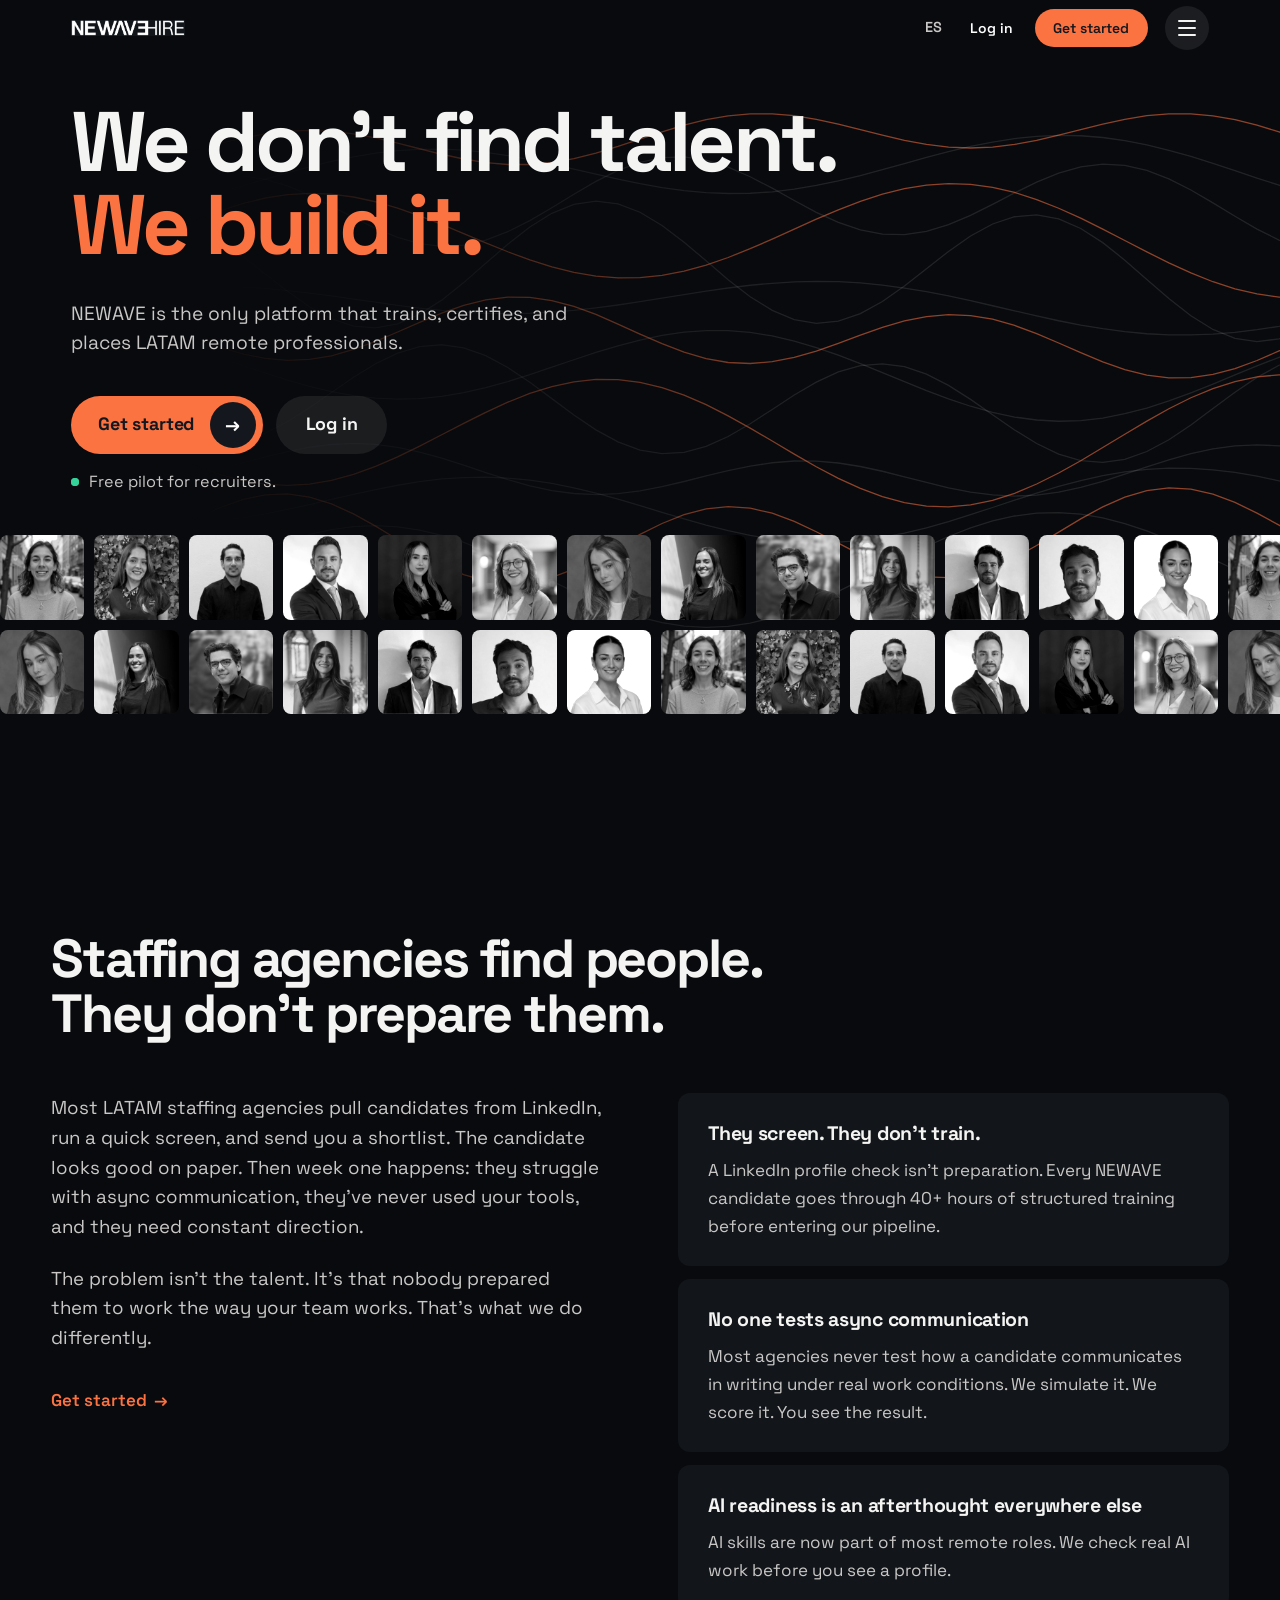
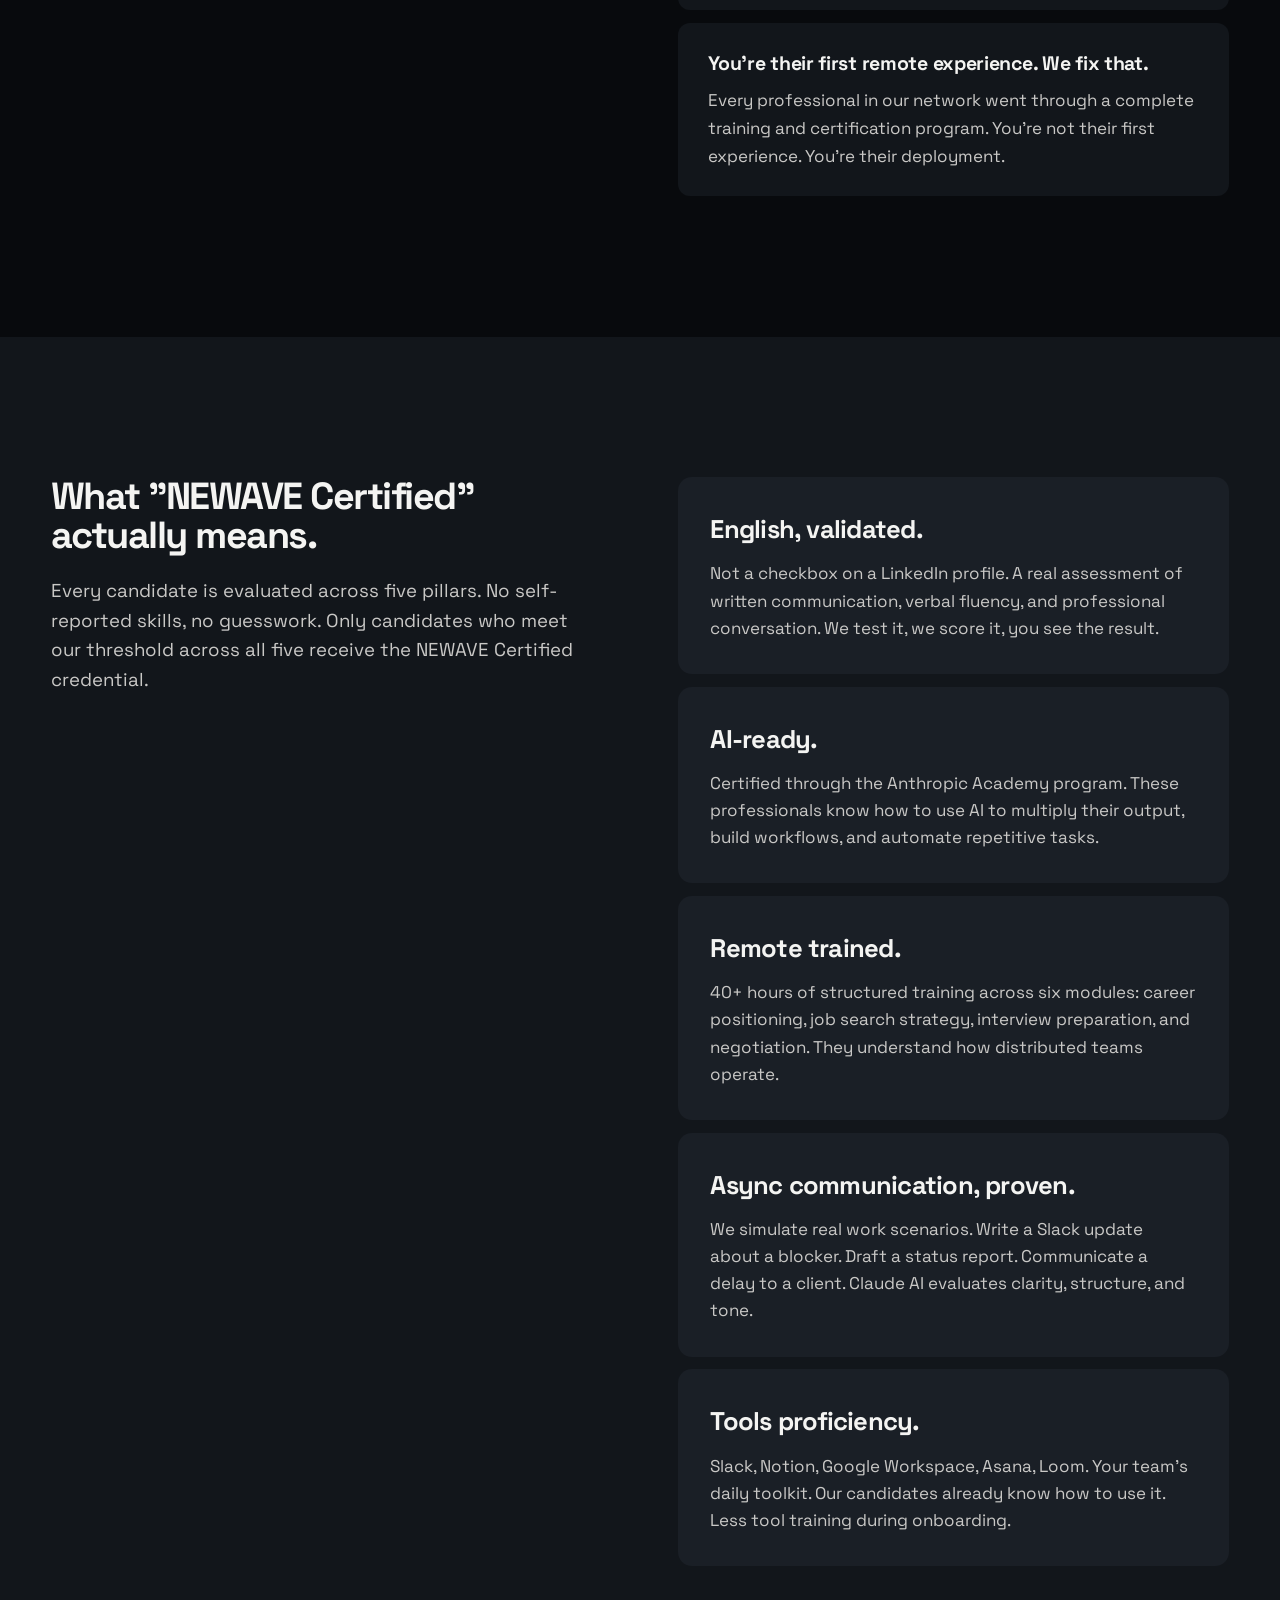
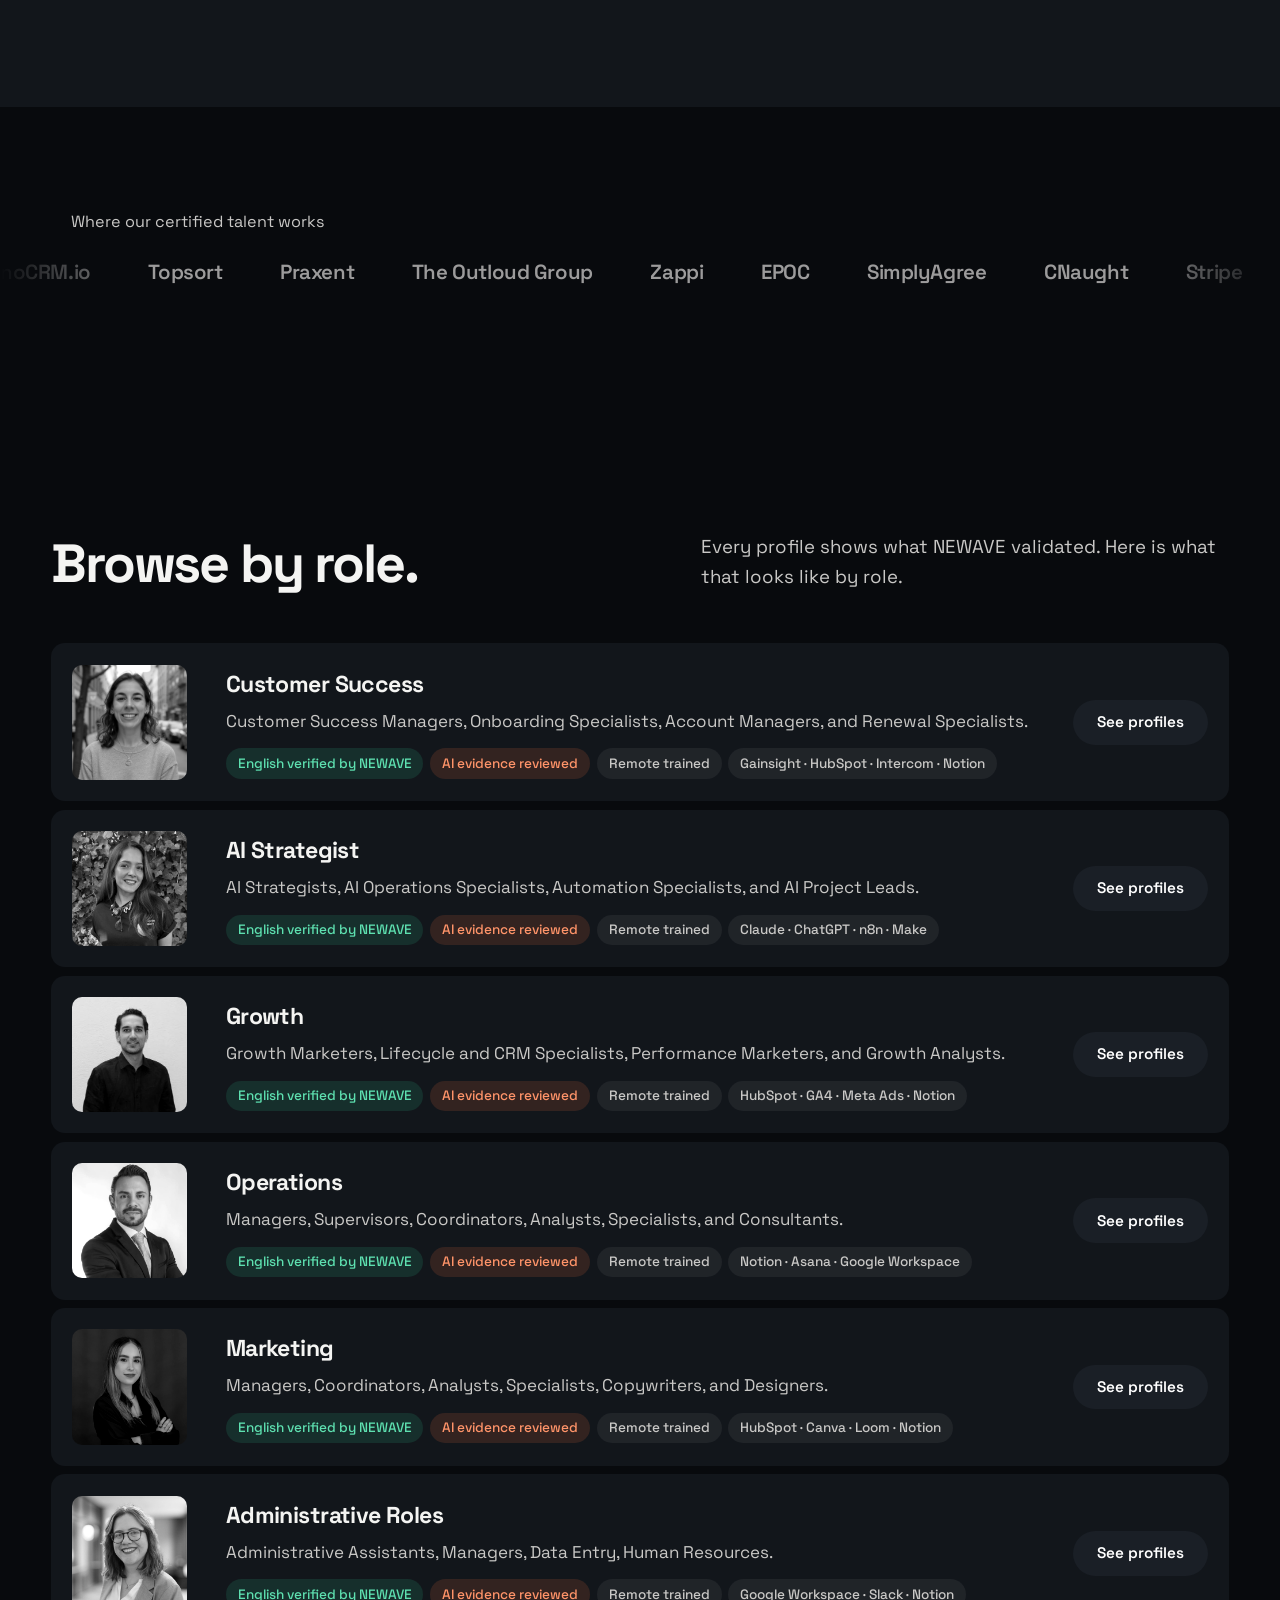
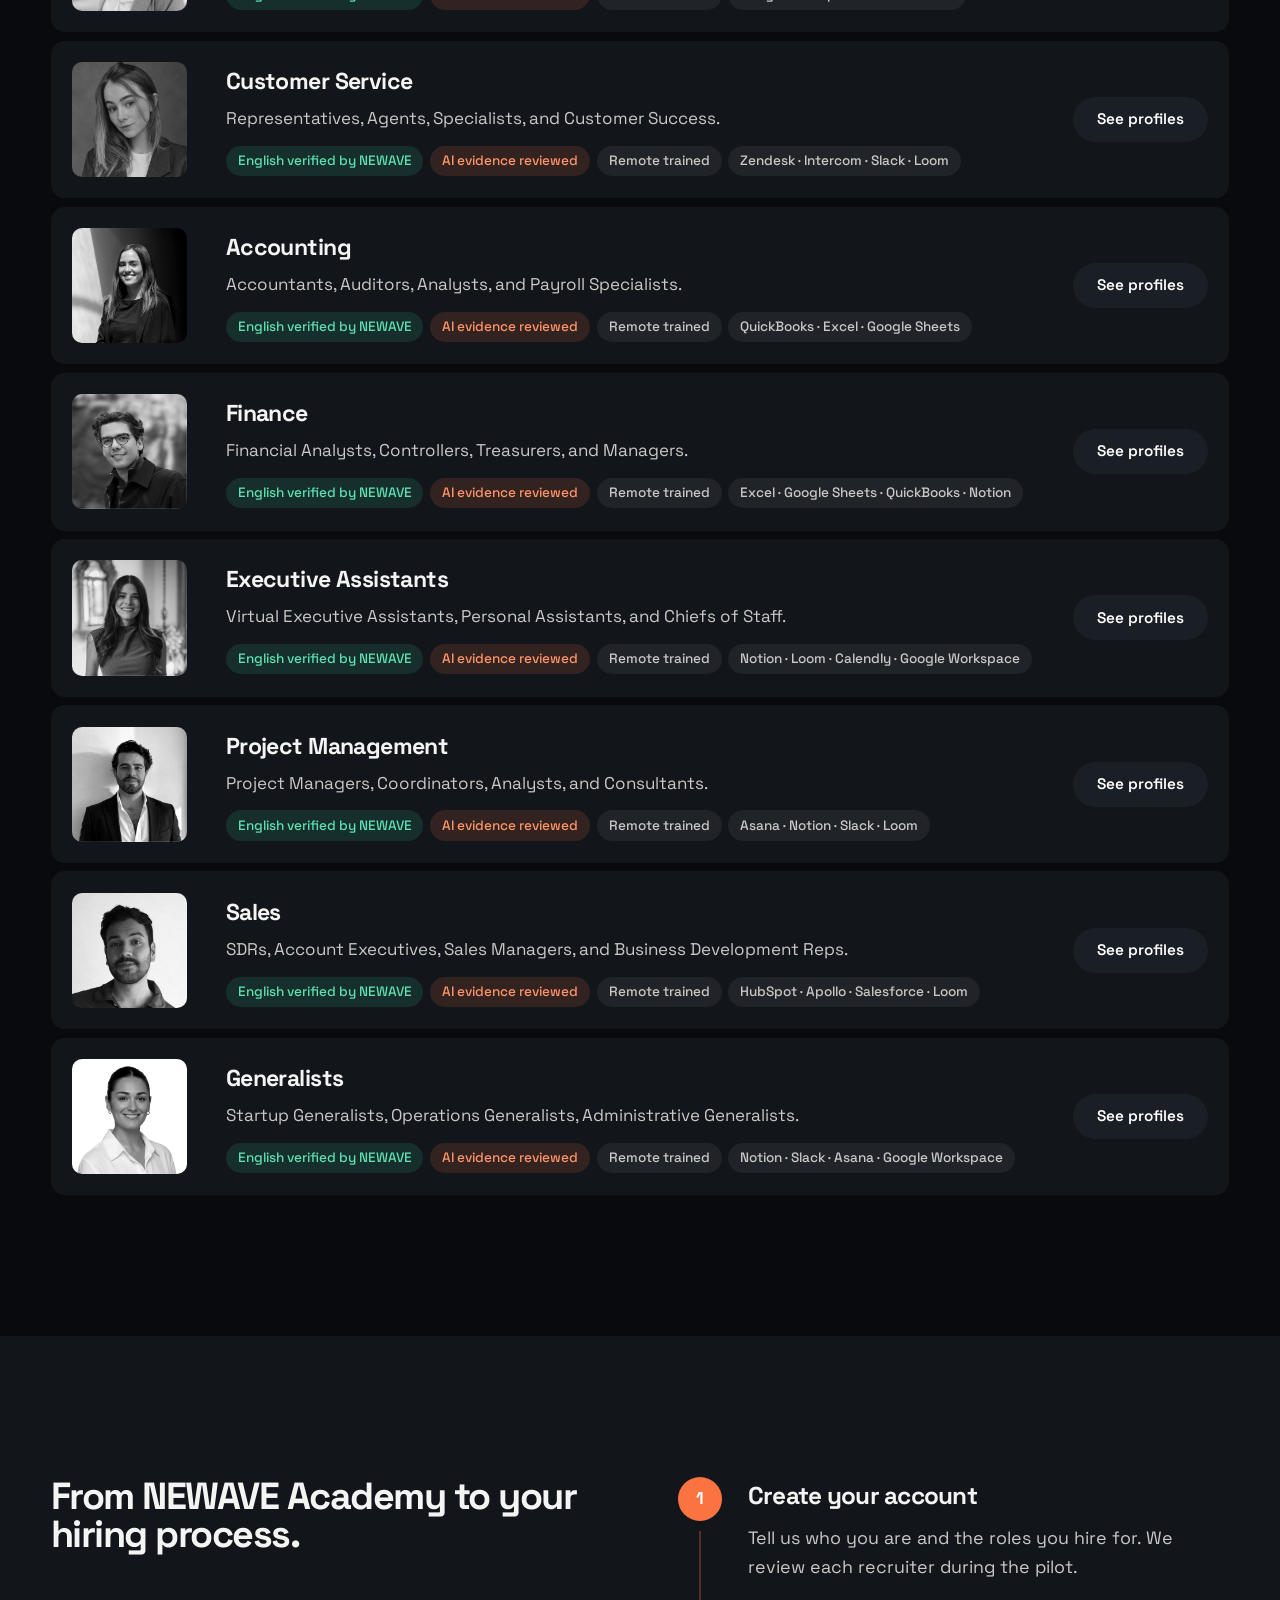
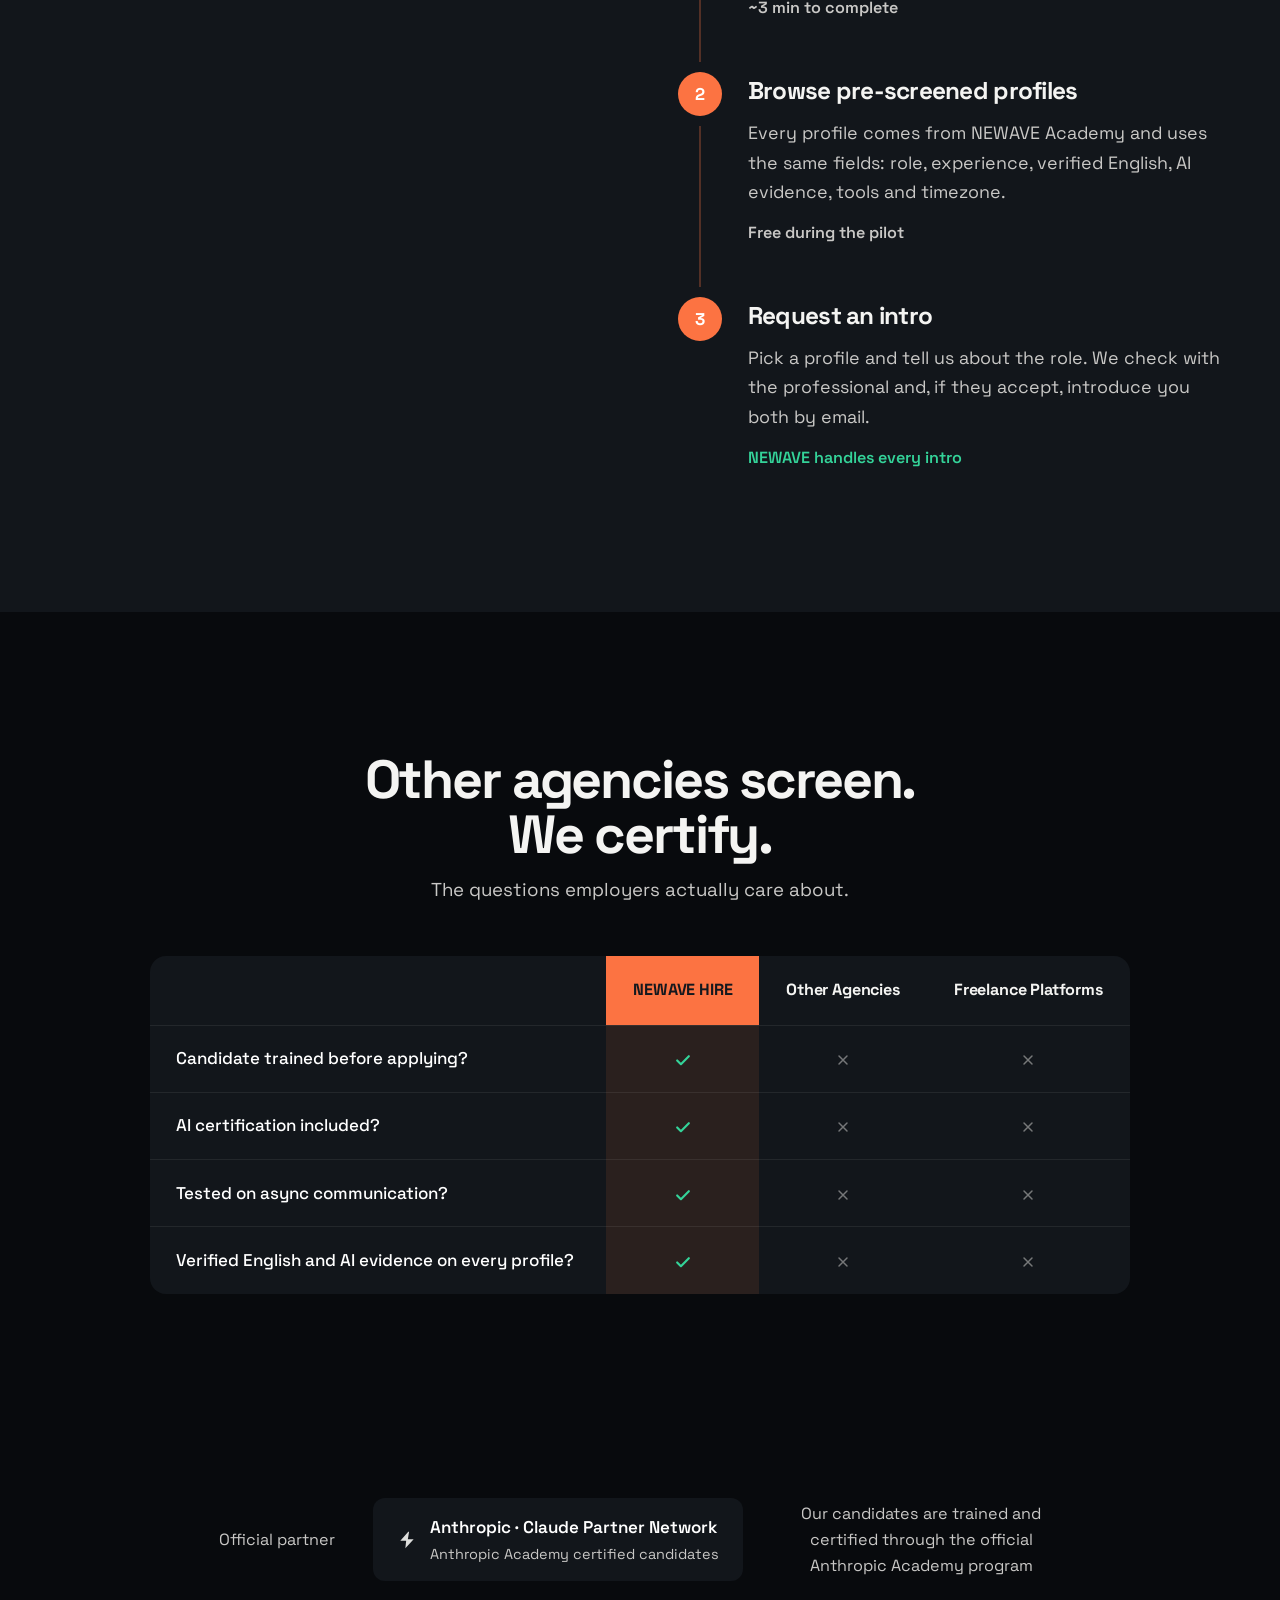
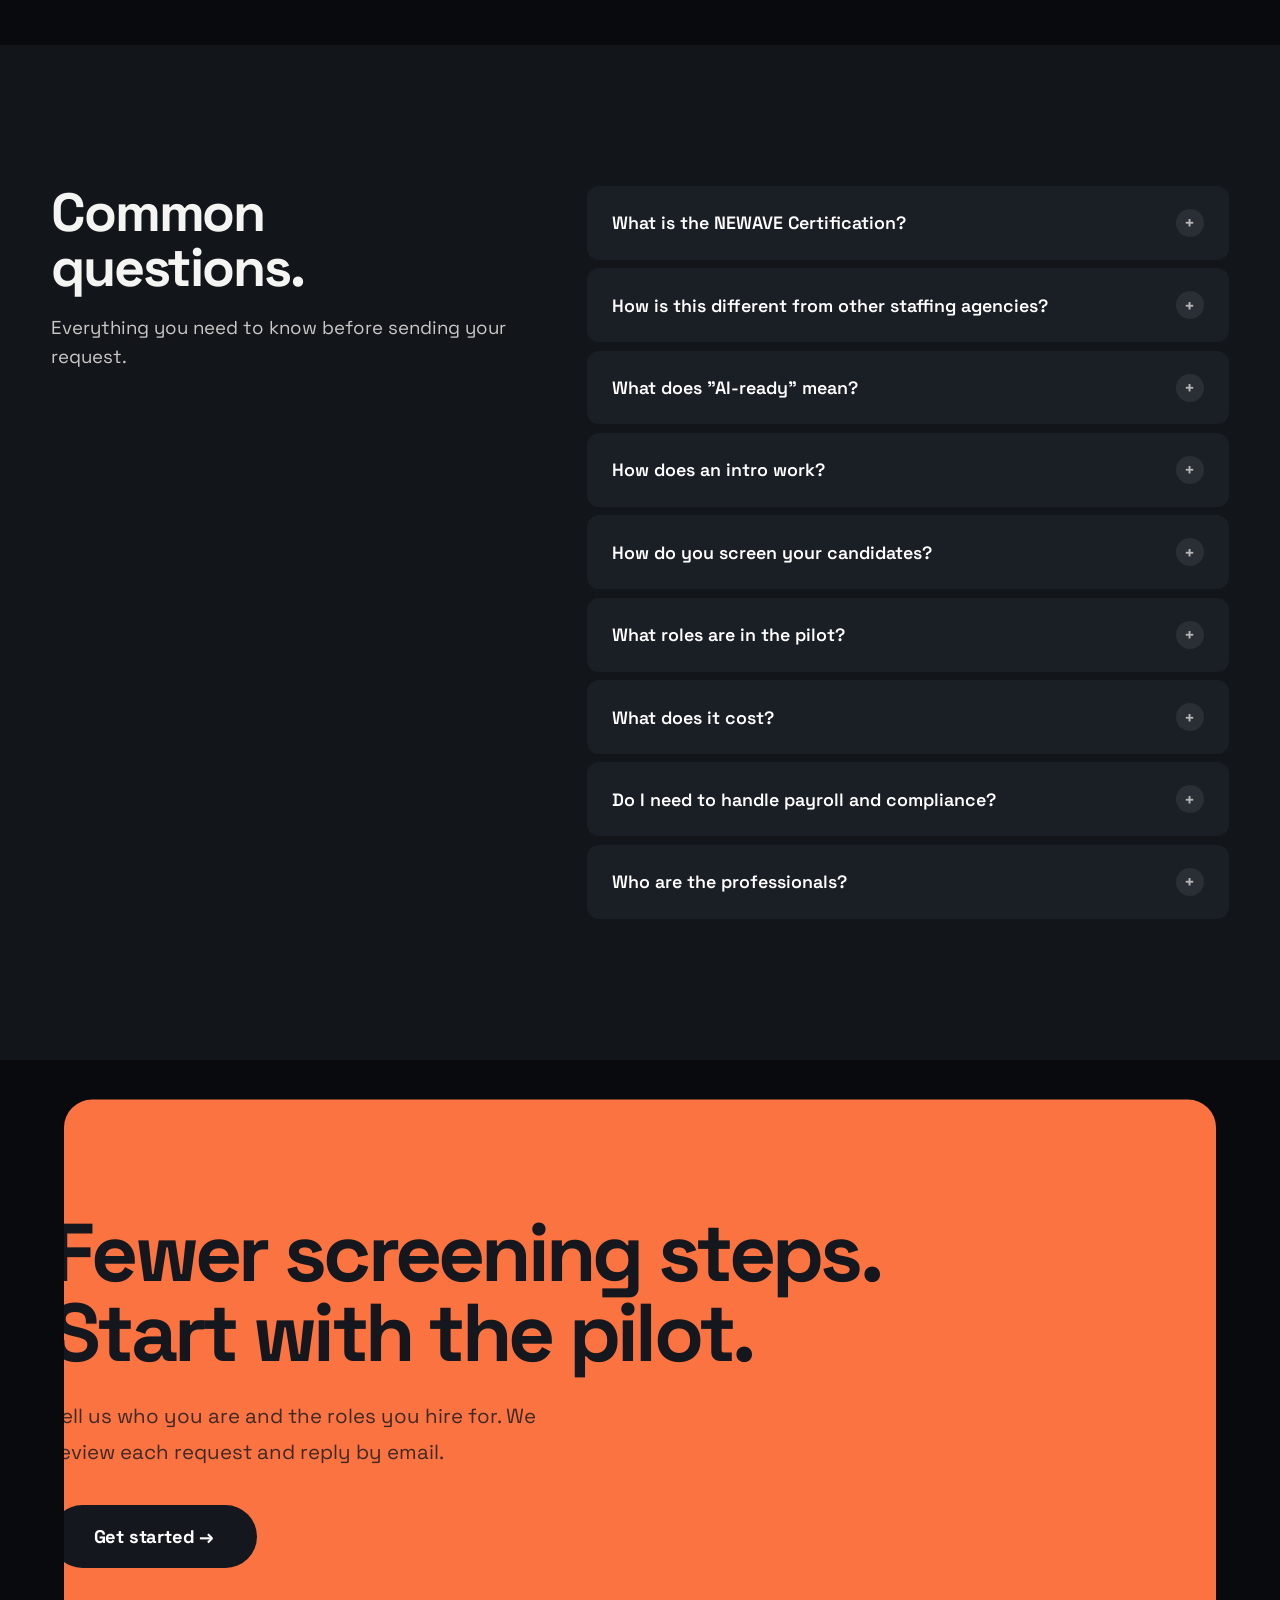
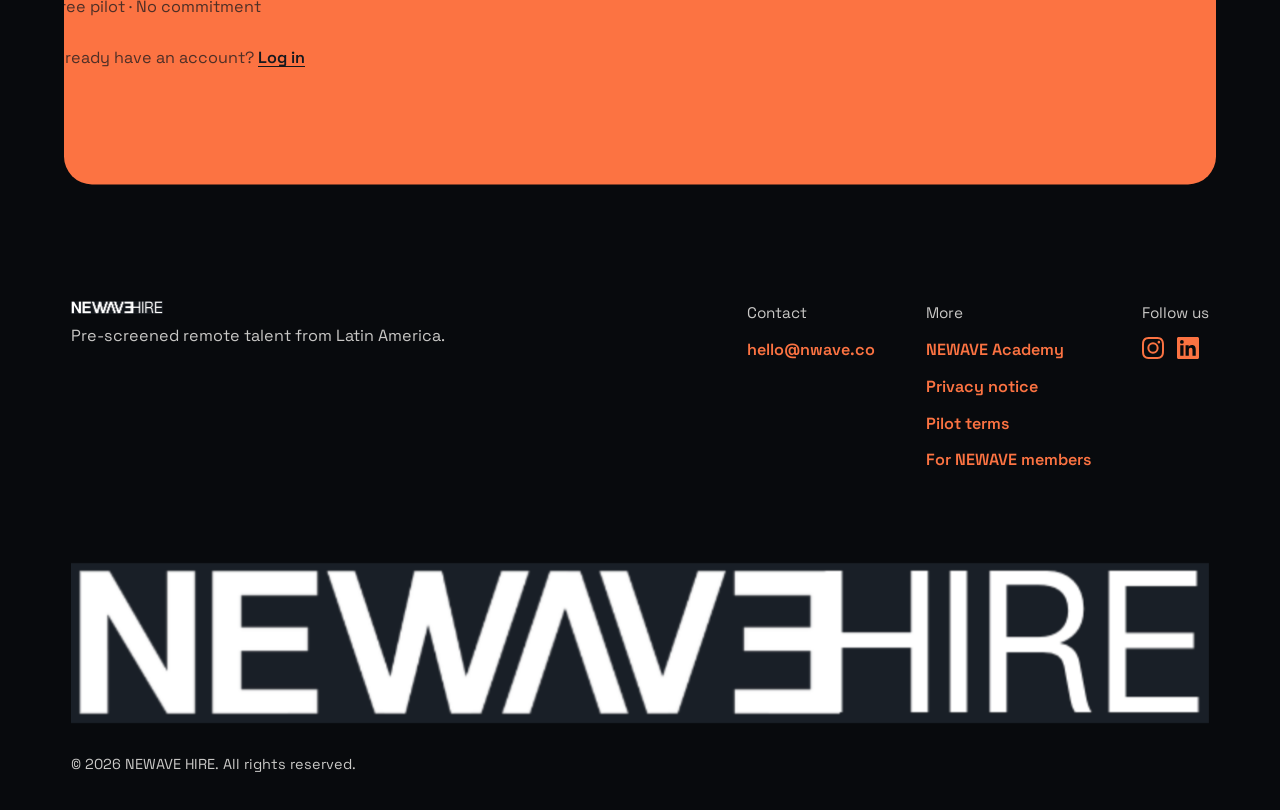
==== index.html @ 56b463b2 "nav: menú hamburguesa con los temas principales de la página - Botón de menú en la barra; despliega " ====
<!DOCTYPE html>
<html lang="en">
<head>
  <meta charset="UTF-8" />
  <meta name="viewport" content="width=device-width, initial-scale=1.0" />
  <title>NEWAVE Hire | Pre-screened remote talent from Latin America</title>
  <meta name="description" content="Browse pre-screened remote professionals from Latin America, trained in NEWAVE Academy, with verified English and real AI skills. Free pilot for recruiters." />
  <link rel="canonical" href="https://newavehire.com/" />
  <link rel="alternate" hreflang="en" href="https://newavehire.com/" />
  <link rel="alternate" hreflang="es" href="https://newavehire.com/index-es.html" />
  <link rel="alternate" hreflang="x-default" href="https://newavehire.com/" />
  <meta property="og:title" content="NEWAVE Hire | Pre-screened remote talent from Latin America" />
  <meta property="og:description" content="Browse pre-screened remote professionals from Latin America, trained in NEWAVE Academy, with verified English and real AI skills. Free pilot for recruiters." />
  <meta property="og:url" content="https://newavehire.com/" />
  <meta property="og:type" content="website" />
  <!-- TODO-CONFIRM-8: temporary og:image (916x118 logo). Replace with a 1200x630 image when available. -->
  <meta property="og:image" content="https://newavehire.com/images/HIREB1.png" />
  <meta property="og:locale" content="en_US" />
  <meta name="twitter:card" content="summary_large_image" />
  <meta name="twitter:title" content="NEWAVE Hire | Pre-screened remote talent from Latin America" />
  <meta name="twitter:description" content="Browse pre-screened remote professionals from Latin America, trained in NEWAVE Academy, with verified English and real AI skills. Free pilot for recruiters." />
  <meta name="twitter:image" content="https://newavehire.com/images/HIREB1.png" />
  <link rel="preconnect" href="https://fonts.googleapis.com" />
  <link rel="preconnect" href="https://fonts.gstatic.com" crossorigin />
  <link href="https://fonts.googleapis.com/css2?family=Space+Grotesk:wght@400;500;700&family=DM+Mono:wght@400;500&display=swap" rel="stylesheet" />
  <link rel="icon" type="image/png" href="images/NEWAVEISO.png" />
  <link rel="stylesheet" href="styles.css" />
  <style>
    .logo-img { }

    /* ── ROLES GRID ── */
    .roles-section {
      padding: var(--section) clamp(1.25rem, 5vw, 2.5rem);
      background: var(--bg); text-align: center;
    }
    .roles-inner { max-width: var(--max-wide); margin: 0 auto; }
    .roles-section h2 {
      font-size: clamp(2rem, 4.5vw, 3.2rem);
      font-weight: 700; letter-spacing: -0.03em; line-height: 1.1;
      margin-bottom: 0.75rem;
    }
    .roles-sub { color: var(--muted); font-size: 1rem; margin-bottom: 3rem; max-width: 500px; margin-left: auto; margin-right: auto; }
    .roles-grid-cards {
      display: grid; grid-template-columns: repeat(3, 1fr); gap: 1px;
      background: var(--border); border: 1px solid var(--border);
      border-radius: var(--r); overflow: hidden; margin-bottom: 2rem;
    }
    .role-card {
      background: var(--bg-3); padding: 2rem 1.75rem; text-align: left;
      transition: background 0.2s;
    }
    .role-card:hover { background: rgba(252,115,66,0.05); }
    .role-card-icon {
      width: 40px; height: 40px;
      background: rgba(252,115,66,0.1); border-radius: 10px;
      display: flex; align-items: center; justify-content: center;
      color: var(--orange); margin-bottom: 1rem;
    }
    .role-card h3 { font-size: 1rem; font-weight: 700; margin-bottom: 0.4rem; }
    .role-card p { font-size: 0.85rem; color: var(--muted); line-height: 1.6; }

    /* ── PAIN SECTION ── */
    .pain-section {
      padding: var(--section) clamp(1.25rem, 5vw, 2.5rem);
      background: var(--bg);
    }
    .pain-section-inner {
      max-width: var(--max-wide); margin: 0 auto;
      display: grid; grid-template-columns: 1fr 1fr; gap: 5rem; align-items: start;
    }
    .pain-left h2 {
      font-size: clamp(2rem, 4vw, 3rem);
      font-weight: 700; letter-spacing: -0.03em; line-height: 1.1;
      margin-bottom: 1rem;
    }
    .pain-left p { color: var(--muted); font-size: 1rem; line-height: 1.75; margin-bottom: 2rem; }
    .pain-right { display: flex; flex-direction: column; gap: 0; }
    .pain-point {
      display: flex; gap: 1.25rem; align-items: flex-start;
      padding: 1.5rem 0; border-bottom: 1px solid var(--border);
    }
    .pain-point:first-child { border-top: 1px solid var(--border); }
    .pain-point-icon {
      width: 28px; height: 28px; border-radius: 50%; flex-shrink: 0;
      background: rgba(255,60,60,0.1); color: #ff4444;
      display: flex; align-items: center; justify-content: center;
      font-size: 0.75rem; font-weight: 700; margin-top: 2px;
    }
    .pain-point h4 { font-size: 0.95rem; font-weight: 700; margin-bottom: 0.35rem; }
    .pain-point p { font-size: 0.875rem; color: var(--muted); line-height: 1.65; margin: 0; }

    @media (max-width: 768px) {
      .pain-section-inner { grid-template-columns: 1fr; gap: 2.5rem; }
      .pain-section { padding: 3.5rem 1.25rem; }
    }

    /* ── TALENT SECTION ── */
    .talent-section {
      padding: var(--section) clamp(1.25rem, 5vw, 2.5rem) calc(var(--section) / 2);
      background: var(--bg-2);
    }
    .talent-inner { max-width: 860px; margin: 0 auto; }
    .talent-header { text-align: center; margin-bottom: 3rem; }
    .talent-header h2 {
      font-size: clamp(2rem, 4.5vw, 3.2rem);
      font-weight: 700; letter-spacing: -0.03em; line-height: 1.1; margin-bottom: 0.75rem;
    }
    .talent-header p { color: var(--muted); font-size: 1rem; max-width: 480px; margin: 0 auto; }

    .talent-list { display: flex; flex-direction: column; }
    .talent-row {
      display: flex; align-items: center; gap: 1.75rem;
      padding: 1.5rem 0; border-bottom: 1px solid var(--border);
      transition: background 0.2s;
    }
    .talent-row:first-child { border-top: 1px solid var(--border); }
    .talent-thumb {
      width: 88px; height: 88px; border-radius: 12px; object-fit: cover;
      flex-shrink: 0; background: var(--bg-3);
      border: 1px solid var(--border);
    }
    .talent-thumb-placeholder {
      width: 88px; height: 88px; border-radius: 12px; flex-shrink: 0;
      background: var(--bg-3); border: 1px solid var(--border);
      display: flex; align-items: center; justify-content: center; color: var(--subtle);
    }
    .talent-text { flex: 1; }
    .talent-text h3 { font-size: 1.1rem; font-weight: 700; margin-bottom: 0.3rem; }
    .talent-text p { font-size: 0.875rem; color: var(--muted); line-height: 1.6; }
    .talent-btn {
      flex-shrink: 0;
      font-size: 0.82rem; font-weight: 600; font-family: var(--sans);
      padding: 0.6rem 1.4rem; border-radius: 980px;
      border: 1px solid var(--border); color: var(--white); background: transparent;
      cursor: pointer; transition: border-color 0.2s, background 0.2s;
      text-decoration: none;
    }
    .talent-btn:hover { border-color: var(--orange); color: var(--orange); }

    /* ── TIMELINE ── */
    .timeline-section {
      padding: var(--section) clamp(1.25rem, 5vw, 2.5rem);
      background: var(--bg-2);
    }
    .timeline-inner { max-width: var(--max-wide); margin: 0 auto; }
    .timeline-header { text-align: center; margin-bottom: 3.5rem; }
    .timeline-header h2 {
      font-size: clamp(2rem, 4.5vw, 3.2rem);
      font-weight: 700; letter-spacing: -0.03em; line-height: 1.1; margin-bottom: 0.75rem;
    }
    .timeline-header p { color: var(--muted); font-size: 1rem; }

    .timeline-chart { position: relative; }
    .tl-axis, .tl-row, .tl-bottom-axis {
      display: flex; align-items: center; gap: 2rem;
    }
    .tl-label-col {
      width: 160px; flex-shrink: 0; display: flex; align-items: center;
    }
    .tl-bars-col { flex: 1; position: relative; }
    .tl-logo { height: 20px; width: auto; }
    .tl-logo-mobile { display: none; }
    .tl-logo-full { display: block; }
    .tl-label-text { font-size: 1rem; font-weight: 600; color: var(--muted); }

    .tl-days {
      display: flex; justify-content: space-between;
      font-family: var(--mono); font-size: 0.68rem; color: var(--subtle);
      padding-bottom: 0.5rem;
    }
    .tl-grid {
      position: absolute; top: 0; left: 0; right: 0; bottom: 0;
      display: flex; justify-content: space-between; pointer-events: none;
    }
    .tl-gridline {
      width: 1px; background: var(--border); height: 100%;
    }

    .tl-row { padding: 1.5rem 0; border-top: 1px solid var(--border); }
    .tl-bar-track {
      position: relative; height: 40px;
      background: rgba(255,255,255,0.03); border-radius: 6px;
    }
    .tl-bar {
      position: absolute; left: 0; top: 0; height: 100%;
      border-radius: 6px; transition: width 1s cubic-bezier(0.16,1,0.3,1);
    }
    .tl-bar-hire { background: var(--orange); opacity: 0.9; }
    .tl-bar-inhouse { background: rgba(183,182,182,0.2); }

    .tl-dot {
      position: absolute; top: 50%; transform: translate(-50%, -50%);
      width: 16px; height: 16px; border-radius: 50%;
      display: flex; align-items: center; justify-content: center;
    }
    .tl-dot-hire { background: var(--orange); box-shadow: 0 0 0 4px rgba(252,115,66,0.2); }
    .tl-dot-inhouse { background: var(--muted); box-shadow: 0 0 0 4px rgba(183,182,182,0.15); }

    .tl-tooltip {
      position: absolute; left: 50%; transform: translateX(-50%);
      background: var(--bg-3); border: 1px solid var(--border);
      color: var(--white); font-size: 0.72rem; font-weight: 600;
      white-space: nowrap; padding: 0.35rem 0.75rem; border-radius: 6px;
    }
    .tl-tooltip-top { bottom: calc(100% + 10px); }
    .tl-tooltip-bottom { top: calc(100% + 10px); }
    .tl-tooltip-top::after {
      content: ''; position: absolute; top: 100%; left: 50%; transform: translateX(-50%);
      border: 5px solid transparent; border-top-color: var(--border);
    }
    .tl-tooltip-bottom::before {
      content: ''; position: absolute; bottom: 100%; left: 50%; transform: translateX(-50%);
      border: 5px solid transparent; border-bottom-color: var(--border);
    }

    .tl-bottom-axis { padding-top: 0.5rem; border-top: 1px solid var(--border); }
    .tl-days-bottom { padding-top: 0.5rem; padding-bottom: 0; }
    .tl-footnote {
      font-family: var(--mono); font-size: 0.68rem; color: var(--subtle);
      text-align: center; margin-top: 2rem; line-height: 1.7; max-width: 560px;
      margin-left: auto; margin-right: auto;
    }

    @media (max-width: 768px) {
      .tl-label-col { width: 76px; }
      .tl-logo-full { display: none; }
      .tl-logo-mobile { display: block; font-size: 0.78rem; font-weight: 700; color: var(--white); letter-spacing: 0.02em; }
      .tl-label-text { font-size: 0.78rem; }
      .tl-axis, .tl-row, .tl-bottom-axis { gap: 0.75rem; }
      .tl-days { font-size: 0.6rem; }
      .tl-bar-track { height: 28px; }
      .timeline-section { padding: 3.5rem 1.25rem; }
      /* hide middle day labels — keep only Day 1 and last */
      .tl-days span:not(:first-child):not(:last-child) { display: none; }
    }

    /* ── COMPARISON ── */
    .comparison-section {
      padding: var(--section) clamp(1.25rem, 5vw, 2.5rem);
      background: var(--bg); text-align: center;
    }
    .comparison-inner { max-width: 900px; margin: 0 auto; }
    .comparison-section h2 {
      font-size: clamp(2rem, 4.5vw, 3.2rem);
      font-weight: 700; letter-spacing: -0.03em; line-height: 1.1; margin-bottom: 0.75rem;
    }
    .comparison-sub { color: var(--muted); font-size: 1rem; margin-bottom: 3rem; }
    .comparison-table {
      width: 100%; border-collapse: collapse;
      border: 1px solid var(--border); border-radius: var(--r); overflow: hidden;
    }
    .comparison-table th {
      padding: 1.1rem 1.5rem; font-size: 0.82rem; font-weight: 700;
      letter-spacing: -0.01em; text-align: center;
      border-bottom: 1px solid var(--border);
    }
    .comparison-table th:first-child { text-align: left; color: var(--muted); font-weight: 500; }
    .comparison-table th.col-hire {
      background: rgba(252,115,66,0.08); color: var(--orange);
      border-left: 1px solid rgba(252,115,66,0.2);
      border-right: 1px solid rgba(252,115,66,0.2);
    }
    .comparison-table td {
      padding: 1rem 1.5rem; font-size: 0.9rem;
      border-bottom: 1px solid var(--border); text-align: center;
      color: var(--muted);
    }
    .comparison-table td:first-child { text-align: left; color: var(--white); font-weight: 500; }
    .comparison-table td.col-hire {
      background: rgba(252,115,66,0.04);
      border-left: 1px solid rgba(252,115,66,0.2);
      border-right: 1px solid rgba(252,115,66,0.2);
      color: var(--white);
    }
    .comparison-table tr:last-child td { border-bottom: none; }
    .check-yes { color: #34d399; font-size: 1.1rem; }
    .check-no  { color: var(--subtle); font-size: 1.1rem; }

    /* ── HOW IT WORKS ── */
    .how-section-dark {
      padding: calc(var(--section) / 2) clamp(1.25rem, 5vw, 2.5rem) var(--section);
      background: var(--bg-2);
    }
    .how-section-dark .how-inner { max-width: 560px; margin: 0 auto; }
    .how-section-dark h2 {
      font-size: clamp(2rem, 4.5vw, 3rem);
      font-weight: 700; letter-spacing: -0.03em; line-height: 1.1; margin-bottom: 0.6rem;
    }
    .how-section-dark .how-sub {
      font-family: var(--mono); font-size: 0.75rem;
      color: var(--subtle); margin-bottom: 3rem; letter-spacing: 0.06em;
    }

    /* ── FAQ ── */
    .faq-section {
      padding: var(--section) clamp(1.25rem, 5vw, 2.5rem);
      background: var(--bg);
    }
    .faq-inner { max-width: 680px; margin: 0 auto; }
    .faq-header { text-align: center; margin-bottom: 3rem; }
    .faq-header h2 {
      font-size: clamp(2rem, 4.5vw, 3rem);
      font-weight: 700; letter-spacing: -0.03em; line-height: 1.1; margin-bottom: 0.75rem;
    }
    .faq-header p { color: var(--muted); font-size: 1rem; }
    .faq-list { display: flex; flex-direction: column; }
    .faq-item {
      border-bottom: 1px solid var(--border);
      padding: 0;
    }
    .faq-item:first-child { border-top: 1px solid var(--border); }
    .faq-q {
      width: 100%; background: none; border: none; color: var(--white);
      font-family: var(--sans); font-size: 1rem; font-weight: 600;
      text-align: left; padding: 1.35rem 0; cursor: pointer;
      display: flex; justify-content: space-between; align-items: center; gap: 1rem;
      transition: color 0.2s;
    }
    .faq-q:hover { color: var(--orange); }
    .faq-icon {
      width: 22px; height: 22px; flex-shrink: 0;
      border: 1px solid var(--border); border-radius: 50%;
      display: flex; align-items: center; justify-content: center;
      font-size: 0.9rem; color: var(--muted); transition: transform 0.25s, border-color 0.25s;
    }
    .faq-item.open .faq-icon { transform: rotate(45deg); border-color: var(--orange); color: var(--orange); }
    .faq-a {
      font-size: 0.95rem; color: var(--muted); line-height: 1.75;
      max-height: 0; overflow: hidden; transition: max-height 0.35s ease, padding 0.25s ease;
    }
    .faq-item.open .faq-a { max-height: 300px; padding-bottom: 1.35rem; }

    /* ── CERTIFICATION SECTION ── */
    .cert-section {
      padding: var(--section) clamp(1.25rem, 5vw, 2.5rem);
      background: var(--bg);
    }
    .cert-inner { max-width: var(--max-wide); margin: 0 auto; }
    .cert-header { text-align: center; margin-bottom: 3.5rem; }
    .cert-header h2 { font-size: clamp(2rem, 4.5vw, 3.2rem); font-weight: 700; letter-spacing: -0.03em; line-height: 1.1; margin-bottom: 0.75rem; }
    .cert-header p { color: var(--muted); font-size: 1rem; max-width: 580px; margin: 0 auto; }
    .cert-pillars {
      display: grid; grid-template-columns: repeat(5, 1fr); gap: 1px;
      background: var(--border); border: 1px solid var(--border);
      border-radius: var(--r); overflow: hidden;
    }
    .cert-pillar { background: var(--bg-2); padding: 2rem 1.5rem; text-align: left; transition: background 0.2s; }
    .cert-pillar:hover { background: rgba(252,115,66,0.05); }
    .cert-pillar-num {
      font-family: var(--mono); font-size: 0.65rem; letter-spacing: 0.12em;
      color: var(--orange); margin-bottom: 1rem; display: block;
    }
    .cert-pillar h3 { font-size: 1rem; font-weight: 700; margin-bottom: 0.5rem; }
    .cert-pillar p { font-size: 0.82rem; color: var(--muted); line-height: 1.6; }

    /* ── CERT BADGES ── */
    .cert-badges { display: flex; flex-wrap: wrap; gap: 0.35rem; margin-top: 0.6rem; }
    .cert-badge {
      font-family: var(--mono); font-size: 0.62rem; letter-spacing: 0.05em;
      padding: 0.18rem 0.55rem; border-radius: 980px;
      border: 1px solid var(--border); color: var(--subtle);
    }
    .cert-badge-en { border-color: rgba(52,211,153,0.35); color: #34d399; }
    .cert-badge-ai { border-color: rgba(252,115,66,0.35); color: var(--orange); }

    /* ── ANTHROPIC PARTNER ── */
    .partner-section {
      padding: 2.5rem clamp(1.25rem, 5vw, 2.5rem);
      background: var(--bg-2);
      border-top: 1px solid var(--border);
      border-bottom: 1px solid var(--border);
    }
    .partner-inner {
      max-width: var(--max-wide); margin: 0 auto;
      display: flex; align-items: center; justify-content: center;
      gap: 2rem; flex-wrap: wrap;
    }
    .partner-label { font-family: var(--mono); font-size: 0.65rem; letter-spacing: 0.12em; color: var(--subtle); text-transform: uppercase; }
    .partner-divider { width: 1px; height: 24px; background: var(--border); }
    .partner-badge {
      display: flex; align-items: center; gap: 0.75rem;
      padding: 0.6rem 1.25rem; border-radius: var(--r-sm);
      border: 1px solid var(--border); background: var(--bg-3);
      transition: border-color 0.2s;
    }
    .partner-badge:hover { border-color: rgba(255,255,255,0.2); }
    .partner-badge-text { font-size: 0.82rem; font-weight: 600; color: var(--white); }
    .partner-badge-sub { font-family: var(--mono); font-size: 0.6rem; color: var(--subtle); display: block; margin-top: 0.1rem; }

    /* ── RESPONSIVE ── */
    @media (max-width: 1024px) {
      .talent-grid { grid-template-columns: repeat(3, 1fr); }
    }
    @media (max-width: 768px) {
      .roles-grid-cards { grid-template-columns: 1fr 1fr; }
      .talent-grid { grid-template-columns: repeat(2, 1fr); }
      .comparison-table { min-width: 560px; }
      .hero h1 { font-size: 5.5vw !important; }
      h1 span { white-space: nowrap; }
      .comparison-table th, .comparison-table td { padding: 0.8rem 0.65rem; font-size: 0.8rem; }
      .faq-section { padding: 3.5rem 1.25rem; }
      .how-section-dark { padding: 3.5rem 1.25rem; }
      .roles-section { padding: 3.5rem 1.25rem; }
      .talent-section { padding: 3.5rem 1.25rem; }
      .talent-btn { display: none; }
      .talent-thumb-placeholder, .talent-thumb { width: 60px; height: 60px; border-radius: 10px; }
      .talent-row { gap: 1rem; padding: 1.25rem 0; }
      .talent-text h3 { font-size: 0.95rem; }
      .talent-text p { font-size: 0.8rem; }
      .comparison-section { padding: 3.5rem 1.25rem; }
      .roles-section h2 { font-size: 1.75rem; }
      .faq-q { font-size: 0.95rem; }
    }
    @media (max-width: 768px) {
      .cert-pillars { grid-template-columns: 1fr 1fr; }
      .cert-pillar:last-child { grid-column: 1 / -1; }
      .cert-section { padding: 3.5rem 1.25rem; }
      .partner-inner { gap: 1rem; flex-direction: column; text-align: center; }
      .partner-divider { width: 40px; height: 1px; }
    }
    @media (max-width: 480px) {
      .roles-grid-cards { grid-template-columns: 1fr; }
      .talent-grid { grid-template-columns: repeat(2, 1fr); }
      .cert-pillars { grid-template-columns: 1fr; }
      .cert-pillar:last-child { grid-column: auto; }
    }

    .nav-login { font-size: 0.82rem; font-weight: 600; color: var(--white); padding: 0.45rem 0.5rem; transition: opacity 0.2s; }
    .nav-login:hover { opacity: 0.7; }
    .nav-login, .nav-right .nav-cta { white-space: nowrap; }
    @media (max-width: 480px) { .nav-login { display: none; } }
  </style>
  <link rel="stylesheet" href="landing.css" />
  <noscript><style>[data-animate]{opacity:1 !important;transform:none !important}</style></noscript>
</head>
<body>

  <!-- NAV -->
  <nav class="nav">
    <a href="/" class="logo">
      <img src="images/nwhirelogofooter.png" alt="NEWAVƎ HIRE" class="logo-img" width="1476" height="208" />
    </a>
    <div class="nav-right">
      <a href="index-es.html" class="lang-toggle">ES</a>
      <!-- TODO-CONFIRM-9: URL de inicio de sesión de la app. /login/ es temporal y hoy no existe. -->
      <a href="/login/" class="nav-login">Log in</a>
      <a href="/start/" class="nav-cta">Get started</a>
      <button type="button" class="menu-btn" aria-expanded="false" aria-controls="site-menu" aria-label="Menu" data-close-label="Close menu"><span></span><span></span><span></span></button>
    </div>
  </nav>

  <!-- MENÚ -->
  <div class="menu-panel" id="site-menu" aria-hidden="true">
    <nav class="menu-inner" aria-label="Menu">
      <ul class="menu-links">
        <li><a href="#certification">Certification<span aria-hidden="true">→</span></a></li>
        <li><a href="#roles">Roles<span aria-hidden="true">→</span></a></li>
        <li><a href="#how">How it works<span aria-hidden="true">→</span></a></li>
        <li><a href="#comparison">Comparison<span aria-hidden="true">→</span></a></li>
        <li><a href="#faq">FAQ<span aria-hidden="true">→</span></a></li>
      </ul>
      <div class="menu-actions">
        <a href="/start/" class="hero-btn hero-btn-main">Get started<span class="hero-btn-arrow" aria-hidden="true">→</span></a>
        <a href="/login/" class="hero-btn hero-btn-alt">Log in</a>
      </div>
    </nav>
  </div>
  <div class="menu-backdrop" aria-hidden="true"></div>

  <!-- HERO -->
  <section class="hero">
    <svg class="hero-waves" aria-hidden="true" focusable="false" viewBox="0 0 1200 560" preserveAspectRatio="xMidYMid slice"><g class="waves-a"><path class="w-o" d="M0,90.0 L20,96.6 L40,102.7 L60,107.7 L80,111.2 L100,113.0 L120,113.0 L140,111.3 L160,108.0 L180,103.7 L200,98.7 L220,93.6 L240,88.9 L260,85.2 L280,82.8 L300,82.0 L320,82.8 L340,85.2 L360,88.9 L380,93.6 L400,98.7 L420,103.7 L440,108.0 L460,111.3 L480,113.0 L500,113.0 L520,111.2 L540,107.7 L560,102.7 L580,96.6 L600,90.0 L620,83.4 L640,77.3 L660,72.3 L680,68.8 L700,67.0 L720,67.0 L740,68.7 L760,72.0 L780,76.3 L800,81.3 L820,86.4 L840,91.1 L860,94.8 L880,97.2 L900,98.0 L920,97.2 L940,94.8 L960,91.1 L980,86.4 L1000,81.3 L1020,76.3 L1040,72.0 L1060,68.7 L1080,67.0 L1100,67.0 L1120,68.8 L1140,72.3 L1160,77.3 L1180,83.4 L1200,90.0 L1220,96.6 L1240,102.7 L1260,107.7 L1280,111.2 L1300,113.0 L1320,113.0 L1340,111.3 L1360,108.0 L1380,103.7 L1400,98.7 L1420,93.6 L1440,88.9 L1460,85.2 L1480,82.8 L1500,82.0 L1520,82.8 L1540,85.2 L1560,88.9 L1580,93.6 L1600,98.7 L1620,103.7 L1640,108.0 L1660,111.3 L1680,113.0 L1700,113.0 L1720,111.2 L1740,107.7 L1760,102.7 L1780,96.6 L1800,90.0 L1820,83.4 L1840,77.3 L1860,72.3 L1880,68.8 L1900,67.0 L1920,67.0 L1940,68.7 L1960,72.0 L1980,76.3 L2000,81.3 L2020,86.4 L2040,91.1 L2060,94.8 L2080,97.2 L2100,98.0 L2120,97.2 L2140,94.8 L2160,91.1 L2180,86.4 L2200,81.3 L2220,76.3 L2240,72.0 L2260,68.7 L2280,67.0 L2300,67.0 L2320,68.8 L2340,72.3 L2360,77.3 L2380,83.4 L2400,90.0"/><path class="w-w" d="M0,189.0 L20,193.2 L40,193.9 L60,190.9 L80,184.7 L100,175.9 L120,165.5 L140,154.3 L160,143.6 L180,134.4 L200,127.6 L220,123.8 L240,123.4 L260,126.4 L280,132.4 L300,140.8 L320,150.8 L340,161.2 L360,171.0 L380,179.2 L400,184.8 L420,187.3 L440,186.2 L460,181.7 L480,174.0 L500,163.9 L520,152.2 L540,140.0 L560,128.3 L580,118.4 L600,111.0 L620,106.8 L640,106.1 L660,109.1 L680,115.3 L700,124.1 L720,134.5 L740,145.7 L760,156.4 L780,165.6 L800,172.4 L820,176.2 L840,176.6 L860,173.6 L880,167.6 L900,159.2 L920,149.2 L940,138.8 L960,129.0 L980,120.8 L1000,115.2 L1020,112.7 L1040,113.8 L1060,118.3 L1080,126.0 L1100,136.1 L1120,147.8 L1140,160.0 L1160,171.7 L1180,181.6 L1200,189.0 L1220,193.2 L1240,193.9 L1260,190.9 L1280,184.7 L1300,175.9 L1320,165.5 L1340,154.3 L1360,143.6 L1380,134.4 L1400,127.6 L1420,123.8 L1440,123.4 L1460,126.4 L1480,132.4 L1500,140.8 L1520,150.8 L1540,161.2 L1560,171.0 L1580,179.2 L1600,184.8 L1620,187.3 L1640,186.2 L1660,181.7 L1680,174.0 L1700,163.9 L1720,152.2 L1740,140.0 L1760,128.3 L1780,118.4 L1800,111.0 L1820,106.8 L1840,106.1 L1860,109.1 L1880,115.3 L1900,124.1 L1920,134.5 L1940,145.7 L1960,156.4 L1980,165.6 L2000,172.4 L2020,176.2 L2040,176.6 L2060,173.6 L2080,167.6 L2100,159.2 L2120,149.2 L2140,138.8 L2160,129.0 L2180,120.8 L2200,115.2 L2220,112.7 L2240,113.8 L2260,118.3 L2280,126.0 L2300,136.1 L2320,147.8 L2340,160.0 L2360,171.7 L2380,181.6 L2400,189.0"/><path class="w-w" d="M0,263.7 L20,251.7 L40,236.5 L60,219.6 L80,202.5 L100,187.0 L120,174.6 L140,166.3 L160,162.9 L180,164.8 L200,171.6 L220,182.6 L240,196.7 L260,212.4 L280,228.1 L300,242.1 L320,253.0 L340,259.6 L360,261.2 L380,257.6 L400,248.9 L420,236.1 L440,220.2 L460,202.7 L480,185.4 L500,169.7 L520,157.3 L540,149.2 L560,146.3 L580,148.7 L600,156.3 L620,168.3 L640,183.5 L660,200.4 L680,217.5 L700,233.0 L720,245.4 L740,253.7 L760,257.1 L780,255.2 L800,248.4 L820,237.4 L840,223.3 L860,207.6 L880,191.9 L900,177.9 L920,167.0 L940,160.4 L960,158.8 L980,162.4 L1000,171.1 L1020,183.9 L1040,199.8 L1060,217.3 L1080,234.6 L1100,250.3 L1120,262.7 L1140,270.8 L1160,273.7 L1180,271.3 L1200,263.7 L1220,251.7 L1240,236.5 L1260,219.6 L1280,202.5 L1300,187.0 L1320,174.6 L1340,166.3 L1360,162.9 L1380,164.8 L1400,171.6 L1420,182.6 L1440,196.7 L1460,212.4 L1480,228.1 L1500,242.1 L1520,253.0 L1540,259.6 L1560,261.2 L1580,257.6 L1600,248.9 L1620,236.1 L1640,220.2 L1660,202.7 L1680,185.4 L1700,169.7 L1720,157.3 L1740,149.2 L1760,146.3 L1780,148.7 L1800,156.3 L1820,168.3 L1840,183.5 L1860,200.4 L1880,217.5 L1900,233.0 L1920,245.4 L1940,253.7 L1960,257.1 L1980,255.2 L2000,248.4 L2020,237.4 L2040,223.3 L2060,207.6 L2080,191.9 L2100,177.9 L2120,167.0 L2140,160.4 L2160,158.8 L2180,162.4 L2200,171.1 L2220,183.9 L2240,199.8 L2260,217.3 L2280,234.6 L2300,250.3 L2320,262.7 L2340,270.8 L2360,273.7 L2380,271.3 L2400,263.7"/><path class="w-o" d="M0,273.1 L20,264.4 L40,256.7 L60,250.9 L80,247.3 L100,246.4 L120,248.0 L140,251.9 L160,257.7 L180,264.7 L200,272.1 L220,279.1 L240,285.0 L260,289.0 L280,290.7 L300,289.9 L320,286.6 L340,280.9 L360,273.5 L380,265.0 L400,256.2 L420,247.9 L440,240.9 L460,235.9 L480,233.4 L500,233.6 L520,236.5 L540,241.8 L560,249.1 L580,257.8 L600,266.9 L620,275.6 L640,283.3 L660,289.1 L680,292.7 L700,293.6 L720,292.0 L740,288.1 L760,282.3 L780,275.3 L800,267.9 L820,260.9 L840,255.0 L860,251.0 L880,249.3 L900,250.1 L920,253.4 L940,259.1 L960,266.5 L980,275.0 L1000,283.8 L1020,292.1 L1040,299.1 L1060,304.1 L1080,306.6 L1100,306.4 L1120,303.5 L1140,298.2 L1160,290.9 L1180,282.2 L1200,273.1 L1220,264.4 L1240,256.7 L1260,250.9 L1280,247.3 L1300,246.4 L1320,248.0 L1340,251.9 L1360,257.7 L1380,264.7 L1400,272.1 L1420,279.1 L1440,285.0 L1460,289.0 L1480,290.7 L1500,289.9 L1520,286.6 L1540,280.9 L1560,273.5 L1580,265.0 L1600,256.2 L1620,247.9 L1640,240.9 L1660,235.9 L1680,233.4 L1700,233.6 L1720,236.5 L1740,241.8 L1760,249.1 L1780,257.8 L1800,266.9 L1820,275.6 L1840,283.3 L1860,289.1 L1880,292.7 L1900,293.6 L1920,292.0 L1940,288.1 L1960,282.3 L1980,275.3 L2000,267.9 L2020,260.9 L2040,255.0 L2060,251.0 L2080,249.3 L2100,250.1 L2120,253.4 L2140,259.1 L2160,266.5 L2180,275.0 L2200,283.8 L2220,292.1 L2240,299.1 L2260,304.1 L2280,306.6 L2300,306.4 L2320,303.5 L2340,298.2 L2360,290.9 L2380,282.2 L2400,273.1"/><path class="w-w" d="M0,287.8 L20,284.6 L40,285.8 L60,291.1 L80,300.1 L100,311.7 L120,324.7 L140,337.8 L160,349.5 L180,358.7 L200,364.5 L220,366.1 L240,363.5 L260,356.7 L280,346.5 L300,333.8 L320,319.9 L340,306.1 L360,293.8 L380,284.2 L400,278.2 L420,276.6 L440,279.4 L460,286.5 L480,297.2 L500,310.6 L520,325.5 L540,340.3 L560,353.8 L580,364.8 L600,372.2 L620,375.4 L640,374.2 L660,368.9 L680,359.9 L700,348.3 L720,335.3 L740,322.2 L760,310.5 L780,301.3 L800,295.5 L820,293.9 L840,296.5 L860,303.3 L880,313.5 L900,326.2 L920,340.1 L940,353.9 L960,366.2 L980,375.8 L1000,381.8 L1020,383.4 L1040,380.6 L1060,373.5 L1080,362.8 L1100,349.4 L1120,334.5 L1140,319.7 L1160,306.2 L1180,295.2 L1200,287.8 L1220,284.6 L1240,285.8 L1260,291.1 L1280,300.1 L1300,311.7 L1320,324.7 L1340,337.8 L1360,349.5 L1380,358.7 L1400,364.5 L1420,366.1 L1440,363.5 L1460,356.7 L1480,346.5 L1500,333.8 L1520,319.9 L1540,306.1 L1560,293.8 L1580,284.2 L1600,278.2 L1620,276.6 L1640,279.4 L1660,286.5 L1680,297.2 L1700,310.6 L1720,325.5 L1740,340.3 L1760,353.8 L1780,364.8 L1800,372.2 L1820,375.4 L1840,374.2 L1860,368.9 L1880,359.9 L1900,348.3 L1920,335.3 L1940,322.2 L1960,310.5 L1980,301.3 L2000,295.5 L2020,293.9 L2040,296.5 L2060,303.3 L2080,313.5 L2100,326.2 L2120,340.1 L2140,353.9 L2160,366.2 L2180,375.8 L2200,381.8 L2220,383.4 L2240,380.6 L2260,373.5 L2280,362.8 L2300,349.4 L2320,334.5 L2340,319.7 L2360,306.2 L2380,295.2 L2400,287.8"/><path class="w-w" d="M0,370.8 L20,374.6 L40,379.3 L60,384.3 L80,389.2 L100,393.3 L120,396.3 L140,397.9 L160,397.8 L180,396.1 L200,392.9 L220,388.6 L240,383.5 L260,378.4 L280,373.6 L300,369.6 L320,367.1 L340,366.1 L360,367.0 L380,369.7 L400,374.0 L420,379.5 L440,385.9 L460,392.6 L480,399.0 L500,404.6 L520,408.9 L540,411.6 L560,412.6 L580,411.7 L600,409.2 L620,405.4 L640,400.7 L660,395.7 L680,390.8 L700,386.7 L720,383.7 L740,382.1 L760,382.2 L780,383.9 L800,387.1 L820,391.4 L840,396.5 L860,401.6 L880,406.4 L900,410.4 L920,412.9 L940,413.9 L960,413.0 L980,410.3 L1000,406.0 L1020,400.5 L1040,394.1 L1060,387.4 L1080,381.0 L1100,375.4 L1120,371.1 L1140,368.4 L1160,367.4 L1180,368.3 L1200,370.8 L1220,374.6 L1240,379.3 L1260,384.3 L1280,389.2 L1300,393.3 L1320,396.3 L1340,397.9 L1360,397.8 L1380,396.1 L1400,392.9 L1420,388.6 L1440,383.5 L1460,378.4 L1480,373.6 L1500,369.6 L1520,367.1 L1540,366.1 L1560,367.0 L1580,369.7 L1600,374.0 L1620,379.5 L1640,385.9 L1660,392.6 L1680,399.0 L1700,404.6 L1720,408.9 L1740,411.6 L1760,412.6 L1780,411.7 L1800,409.2 L1820,405.4 L1840,400.7 L1860,395.7 L1880,390.8 L1900,386.7 L1920,383.7 L1940,382.1 L1960,382.2 L1980,383.9 L2000,387.1 L2020,391.4 L2040,396.5 L2060,401.6 L2080,406.4 L2100,410.4 L2120,412.9 L2140,413.9 L2160,413.0 L2180,410.3 L2200,406.0 L2220,400.5 L2240,394.1 L2260,387.4 L2280,381.0 L2300,375.4 L2320,371.1 L2340,368.4 L2360,367.4 L2380,368.3 L2400,370.8"/><path class="w-o" d="M0,451.3 L20,461.2 L40,469.2 L60,474.5 L80,476.5 L100,475.1 L120,470.5 L140,463.1 L160,453.7 L180,443.3 L200,433.0 L220,423.9 L240,416.9 L260,412.8 L280,412.0 L300,414.9 L320,421.1 L340,430.1 L360,441.2 L380,453.3 L400,465.4 L420,476.3 L440,485.2 L460,491.0 L480,493.5 L500,492.4 L520,487.8 L540,480.3 L560,470.6 L580,459.7 L600,448.7 L620,438.8 L640,430.8 L660,425.5 L680,423.5 L700,424.9 L720,429.5 L740,436.9 L760,446.3 L780,456.7 L800,467.0 L820,476.1 L840,483.1 L860,487.2 L880,488.0 L900,485.1 L920,478.9 L940,469.9 L960,458.8 L980,446.7 L1000,434.6 L1020,423.7 L1040,414.8 L1060,409.0 L1080,406.5 L1100,407.6 L1120,412.2 L1140,419.7 L1160,429.4 L1180,440.3 L1200,451.3 L1220,461.2 L1240,469.2 L1260,474.5 L1280,476.5 L1300,475.1 L1320,470.5 L1340,463.1 L1360,453.7 L1380,443.3 L1400,433.0 L1420,423.9 L1440,416.9 L1460,412.8 L1480,412.0 L1500,414.9 L1520,421.1 L1540,430.1 L1560,441.2 L1580,453.3 L1600,465.4 L1620,476.3 L1640,485.2 L1660,491.0 L1680,493.5 L1700,492.4 L1720,487.8 L1740,480.3 L1760,470.6 L1780,459.7 L1800,448.7 L1820,438.8 L1840,430.8 L1860,425.5 L1880,423.5 L1900,424.9 L1920,429.5 L1940,436.9 L1960,446.3 L1980,456.7 L2000,467.0 L2020,476.1 L2040,483.1 L2060,487.2 L2080,488.0 L2100,485.1 L2120,478.9 L2140,469.9 L2160,458.8 L2180,446.7 L2200,434.6 L2220,423.7 L2240,414.8 L2260,409.0 L2280,406.5 L2300,407.6 L2320,412.2 L2340,419.7 L2360,429.4 L2380,440.3 L2400,451.3"/></g><g class="waves-b"><path class="w-w" d="M0,137.9 L20,143.3 L40,147.9 L60,151.4 L80,153.7 L100,154.9 L120,154.7 L140,153.4 L160,150.8 L180,147.2 L200,142.8 L220,137.7 L240,132.1 L260,126.3 L280,120.6 L300,115.2 L320,110.2 L340,106.0 L360,102.7 L380,100.4 L400,99.2 L420,99.0 L440,100.0 L460,102.0 L480,104.9 L500,108.5 L520,112.7 L540,117.2 L560,121.8 L580,126.3 L600,130.4 L620,133.9 L640,136.7 L660,138.5 L680,139.3 L700,139.1 L720,137.8 L740,135.4 L760,132.0 L780,127.8 L800,123.0 L820,117.7 L840,112.1 L860,106.6 L880,101.4 L900,96.6 L920,92.6 L940,89.5 L960,87.4 L980,86.5 L1000,86.9 L1020,88.5 L1040,91.3 L1060,95.2 L1080,100.1 L1100,105.7 L1120,112.0 L1140,118.6 L1160,125.3 L1180,131.8 L1200,137.9 L1220,143.3 L1240,147.9 L1260,151.4 L1280,153.7 L1300,154.9 L1320,154.7 L1340,153.4 L1360,150.8 L1380,147.2 L1400,142.8 L1420,137.7 L1440,132.1 L1460,126.3 L1480,120.6 L1500,115.2 L1520,110.2 L1540,106.0 L1560,102.7 L1580,100.4 L1600,99.2 L1620,99.0 L1640,100.0 L1660,102.0 L1680,104.9 L1700,108.5 L1720,112.7 L1740,117.2 L1760,121.8 L1780,126.3 L1800,130.4 L1820,133.9 L1840,136.7 L1860,138.5 L1880,139.3 L1900,139.1 L1920,137.8 L1940,135.4 L1960,132.0 L1980,127.8 L2000,123.0 L2020,117.7 L2040,112.1 L2060,106.6 L2080,101.4 L2100,96.6 L2120,92.6 L2140,89.5 L2160,87.4 L2180,86.5 L2200,86.9 L2220,88.5 L2240,91.3 L2260,95.2 L2280,100.1 L2300,105.7 L2320,112.0 L2340,118.6 L2360,125.3 L2380,131.8 L2400,137.9"/><path class="w-o" d="M0,234.0 L20,232.7 L40,229.3 L60,224.1 L80,217.4 L100,209.3 L120,200.3 L140,190.6 L160,180.9 L180,171.4 L200,162.6 L220,154.7 L240,148.3 L260,143.4 L280,140.4 L300,139.2 L320,139.9 L340,142.5 L360,146.8 L380,152.6 L400,159.6 L420,167.4 L440,175.7 L460,184.1 L480,192.2 L500,199.6 L520,205.9 L540,210.9 L560,214.3 L580,215.9 L600,215.7 L620,213.6 L640,209.7 L660,204.3 L680,197.4 L700,189.4 L720,180.7 L740,171.6 L760,162.6 L780,154.1 L800,146.4 L820,139.9 L840,134.9 L860,131.7 L880,130.4 L900,131.1 L920,133.8 L940,138.4 L960,144.8 L980,152.7 L1000,161.7 L1020,171.6 L1040,182.0 L1060,192.3 L1080,202.3 L1100,211.4 L1120,219.4 L1140,225.8 L1160,230.5 L1180,233.3 L1200,234.0 L1220,232.7 L1240,229.3 L1260,224.1 L1280,217.4 L1300,209.3 L1320,200.3 L1340,190.6 L1360,180.9 L1380,171.4 L1400,162.6 L1420,154.7 L1440,148.3 L1460,143.4 L1480,140.4 L1500,139.2 L1520,139.9 L1540,142.5 L1560,146.8 L1580,152.6 L1600,159.6 L1620,167.4 L1640,175.7 L1660,184.1 L1680,192.2 L1700,199.6 L1720,205.9 L1740,210.9 L1760,214.3 L1780,215.9 L1800,215.7 L1820,213.6 L1840,209.7 L1860,204.3 L1880,197.4 L1900,189.4 L1920,180.7 L1940,171.6 L1960,162.6 L1980,154.1 L2000,146.4 L2020,139.9 L2040,134.9 L2060,131.7 L2080,130.4 L2100,131.1 L2120,133.8 L2140,138.4 L2160,144.8 L2180,152.7 L2200,161.7 L2220,171.6 L2240,182.0 L2260,192.3 L2280,202.3 L2300,211.4 L2320,219.4 L2340,225.8 L2360,230.5 L2380,233.3 L2400,234.0"/><path class="w-w" d="M0,256.2 L20,252.2 L40,248.0 L60,243.6 L80,239.4 L100,235.4 L120,231.8 L140,228.8 L160,226.4 L180,224.8 L200,223.8 L220,223.7 L240,224.3 L260,225.5 L280,227.4 L300,229.7 L320,232.3 L340,235.1 L360,238.0 L380,240.8 L400,243.3 L420,245.4 L440,247.0 L460,248.0 L480,248.3 L500,248.0 L520,247.0 L540,245.3 L560,243.1 L580,240.5 L600,237.5 L620,234.3 L640,231.1 L660,227.9 L680,225.1 L700,222.6 L720,220.8 L740,219.5 L760,219.0 L780,219.3 L800,220.5 L820,222.4 L840,225.1 L860,228.4 L880,232.3 L900,236.6 L920,241.2 L940,245.8 L960,250.4 L980,254.8 L1000,258.7 L1020,262.0 L1040,264.7 L1060,266.6 L1080,267.6 L1100,267.7 L1120,266.9 L1140,265.3 L1160,262.9 L1180,259.9 L1200,256.2 L1220,252.2 L1240,248.0 L1260,243.6 L1280,239.4 L1300,235.4 L1320,231.8 L1340,228.8 L1360,226.4 L1380,224.8 L1400,223.8 L1420,223.7 L1440,224.3 L1460,225.5 L1480,227.4 L1500,229.7 L1520,232.3 L1540,235.1 L1560,238.0 L1580,240.8 L1600,243.3 L1620,245.4 L1640,247.0 L1660,248.0 L1680,248.3 L1700,248.0 L1720,247.0 L1740,245.3 L1760,243.1 L1780,240.5 L1800,237.5 L1820,234.3 L1840,231.1 L1860,227.9 L1880,225.1 L1900,222.6 L1920,220.8 L1940,219.5 L1960,219.0 L1980,219.3 L2000,220.5 L2020,222.4 L2040,225.1 L2060,228.4 L2080,232.3 L2100,236.6 L2120,241.2 L2140,245.8 L2160,250.4 L2180,254.8 L2200,258.7 L2220,262.0 L2240,264.7 L2260,266.6 L2280,267.6 L2300,267.7 L2320,266.9 L2340,265.3 L2360,262.9 L2380,259.9 L2400,256.2"/><path class="w-w" d="M0,280.9 L20,274.8 L40,269.8 L60,266.3 L80,264.3 L100,263.8 L120,265.0 L140,267.5 L160,271.4 L180,276.5 L200,282.4 L220,288.9 L240,295.6 L260,302.4 L280,308.7 L300,314.4 L320,319.2 L340,322.8 L360,325.1 L380,326.0 L400,325.4 L420,323.4 L440,320.0 L460,315.5 L480,310.0 L500,303.7 L520,297.0 L540,290.2 L560,283.6 L580,277.5 L600,272.3 L620,268.1 L640,265.1 L660,263.7 L680,263.7 L700,265.4 L720,268.6 L740,273.2 L760,279.1 L780,286.0 L800,293.7 L820,301.8 L840,310.1 L860,318.2 L880,325.7 L900,332.4 L920,338.0 L940,342.2 L960,344.9 L980,346.0 L1000,345.4 L1020,343.1 L1040,339.2 L1060,334.0 L1080,327.6 L1100,320.2 L1120,312.3 L1140,304.0 L1160,295.8 L1180,288.0 L1200,280.9 L1220,274.8 L1240,269.8 L1260,266.3 L1280,264.3 L1300,263.8 L1320,265.0 L1340,267.5 L1360,271.4 L1380,276.5 L1400,282.4 L1420,288.9 L1440,295.6 L1460,302.4 L1480,308.7 L1500,314.4 L1520,319.2 L1540,322.8 L1560,325.1 L1580,326.0 L1600,325.4 L1620,323.4 L1640,320.0 L1660,315.5 L1680,310.0 L1700,303.7 L1720,297.0 L1740,290.2 L1760,283.6 L1780,277.5 L1800,272.3 L1820,268.1 L1840,265.1 L1860,263.7 L1880,263.7 L1900,265.4 L1920,268.6 L1940,273.2 L1960,279.1 L1980,286.0 L2000,293.7 L2020,301.8 L2040,310.1 L2060,318.2 L2080,325.7 L2100,332.4 L2120,338.0 L2140,342.2 L2160,344.9 L2180,346.0 L2200,345.4 L2220,343.1 L2240,339.2 L2260,334.0 L2280,327.6 L2300,320.2 L2320,312.3 L2340,304.0 L2360,295.8 L2380,288.0 L2400,280.9"/><path class="w-o" d="M0,304.3 L20,307.2 L40,312.1 L60,319.1 L80,327.6 L100,337.3 L120,347.7 L140,358.4 L160,369.0 L180,378.8 L200,387.4 L220,394.6 L240,399.9 L260,403.2 L280,404.2 L300,403.0 L320,399.6 L340,394.2 L360,387.0 L380,378.3 L400,368.6 L420,358.3 L440,347.9 L460,337.9 L480,328.7 L500,320.8 L520,314.5 L540,310.2 L560,308.0 L580,308.2 L600,310.7 L620,315.5 L640,322.3 L660,331.0 L680,341.1 L700,352.3 L720,364.0 L740,375.9 L760,387.3 L780,397.8 L800,407.0 L820,414.5 L840,419.9 L860,423.1 L880,423.7 L900,422.0 L920,417.8 L940,411.4 L960,403.0 L980,393.0 L1000,381.9 L1020,369.9 L1040,357.8 L1060,345.9 L1080,334.7 L1100,324.7 L1120,316.4 L1140,310.0 L1160,305.7 L1180,303.9 L1200,304.3 L1220,307.2 L1240,312.1 L1260,319.1 L1280,327.6 L1300,337.3 L1320,347.7 L1340,358.4 L1360,369.0 L1380,378.8 L1400,387.4 L1420,394.6 L1440,399.9 L1460,403.2 L1480,404.2 L1500,403.0 L1520,399.6 L1540,394.2 L1560,387.0 L1580,378.3 L1600,368.6 L1620,358.3 L1640,347.9 L1660,337.9 L1680,328.7 L1700,320.8 L1720,314.5 L1740,310.2 L1760,308.0 L1780,308.2 L1800,310.7 L1820,315.5 L1840,322.3 L1860,331.0 L1880,341.1 L1900,352.3 L1920,364.0 L1940,375.9 L1960,387.3 L1980,397.8 L2000,407.0 L2020,414.5 L2040,419.9 L2060,423.1 L2080,423.7 L2100,422.0 L2120,417.8 L2140,411.4 L2160,403.0 L2180,393.0 L2200,381.9 L2220,369.9 L2240,357.8 L2260,345.9 L2280,334.7 L2300,324.7 L2320,316.4 L2340,310.0 L2360,305.7 L2380,303.9 L2400,304.3"/><path class="w-w" d="M0,404.9 L20,410.0 L40,415.3 L60,420.5 L80,425.4 L100,429.6 L120,433.2 L140,435.8 L160,437.4 L180,438.0 L200,437.4 L220,435.9 L240,433.4 L260,430.0 L280,426.1 L300,421.6 L320,417.0 L340,412.4 L360,408.0 L380,404.1 L400,400.8 L420,398.4 L440,397.1 L460,396.7 L480,397.6 L500,399.5 L520,402.5 L540,406.5 L560,411.3 L580,416.8 L600,422.6 L620,428.7 L640,434.6 L660,440.3 L680,445.3 L700,449.6 L720,452.9 L740,455.1 L760,456.1 L780,455.8 L800,454.3 L820,451.5 L840,447.6 L860,442.7 L880,437.1 L900,430.8 L920,424.3 L940,417.7 L960,411.2 L980,405.2 L1000,399.9 L1020,395.4 L1040,392.0 L1060,389.7 L1080,388.6 L1100,388.7 L1120,390.1 L1140,392.5 L1160,395.9 L1180,400.1 L1200,404.9 L1220,410.0 L1240,415.3 L1260,420.5 L1280,425.4 L1300,429.6 L1320,433.2 L1340,435.8 L1360,437.4 L1380,438.0 L1400,437.4 L1420,435.9 L1440,433.4 L1460,430.0 L1480,426.1 L1500,421.6 L1520,417.0 L1540,412.4 L1560,408.0 L1580,404.1 L1600,400.8 L1620,398.4 L1640,397.1 L1660,396.7 L1680,397.6 L1700,399.5 L1720,402.5 L1740,406.5 L1760,411.3 L1780,416.8 L1800,422.6 L1820,428.7 L1840,434.6 L1860,440.3 L1880,445.3 L1900,449.6 L1920,452.9 L1940,455.1 L1960,456.1 L1980,455.8 L2000,454.3 L2020,451.5 L2040,447.6 L2060,442.7 L2080,437.1 L2100,430.8 L2120,424.3 L2140,417.7 L2160,411.2 L2180,405.2 L2200,399.9 L2220,395.4 L2240,392.0 L2260,389.7 L2280,388.6 L2300,388.7 L2320,390.1 L2340,392.5 L2360,395.9 L2380,400.1 L2400,404.9"/><path class="w-w" d="M0,504.7 L20,510.4 L40,514.4 L60,516.7 L80,517.0 L100,515.5 L120,512.3 L140,507.4 L160,501.1 L180,493.8 L200,485.8 L220,477.4 L240,469.2 L260,461.3 L280,454.4 L300,448.6 L320,444.3 L340,441.6 L360,440.8 L380,441.9 L400,444.9 L420,449.7 L440,456.0 L460,463.7 L480,472.3 L500,481.7 L520,491.2 L540,500.6 L560,509.5 L580,517.3 L600,523.9 L620,528.8 L640,531.9 L660,533.1 L680,532.2 L700,529.2 L720,524.4 L740,517.7 L760,509.6 L780,500.4 L800,490.4 L820,480.0 L840,469.6 L860,459.7 L880,450.6 L900,442.8 L920,436.5 L940,432.0 L960,429.4 L980,428.9 L1000,430.3 L1020,433.7 L1040,438.9 L1060,445.6 L1080,453.5 L1100,462.2 L1120,471.4 L1140,480.6 L1160,489.5 L1180,497.7 L1200,504.7 L1220,510.4 L1240,514.4 L1260,516.7 L1280,517.0 L1300,515.5 L1320,512.3 L1340,507.4 L1360,501.1 L1380,493.8 L1400,485.8 L1420,477.4 L1440,469.2 L1460,461.3 L1480,454.4 L1500,448.6 L1520,444.3 L1540,441.6 L1560,440.8 L1580,441.9 L1600,444.9 L1620,449.7 L1640,456.0 L1660,463.7 L1680,472.3 L1700,481.7 L1720,491.2 L1740,500.6 L1760,509.5 L1780,517.3 L1800,523.9 L1820,528.8 L1840,531.9 L1860,533.1 L1880,532.2 L1900,529.2 L1920,524.4 L1940,517.7 L1960,509.6 L1980,500.4 L2000,490.4 L2020,480.0 L2040,469.6 L2060,459.7 L2080,450.6 L2100,442.8 L2120,436.5 L2140,432.0 L2160,429.4 L2180,428.9 L2200,430.3 L2220,433.7 L2240,438.9 L2260,445.6 L2280,453.5 L2300,462.2 L2320,471.4 L2340,480.6 L2360,489.5 L2380,497.7 L2400,504.7"/></g></svg>
    <div class="hero-content">
      <h1 data-animate data-delay="1">
        <span class="h1-line">We don't find talent.</span> <br>
        <span class="h1-accent">We build it.</span>
      </h1>
      <!-- TODO-CONFIRM-3: "the only platform" claim. Proposed replacement, apply only after Santiago confirms: "Every professional here trained in NEWAVE Academy. Browse pre-screened profiles with verified English and real AI skills, request an intro, and our team connects you." -->
      <p class="hero-sub" data-animate data-delay="2">
        NEWAVE is the only platform that trains, certifies, and places LATAM remote professionals.
      </p>
      <div class="hero-actions" data-animate data-delay="3">
        <a href="/start/" class="hero-btn hero-btn-main">Get started<span class="hero-btn-arrow" aria-hidden="true">→</span></a>
        <a href="/login/" class="hero-btn hero-btn-alt">Log in</a>
      </div>
      <p class="hero-note" data-animate data-delay="4"><span class="live-dot" aria-hidden="true"></span>Free pilot for recruiters.</p>
    </div>
    <div class="hero-band" data-animate data-delay="4">
      <div class="band-track">
        <div class="band-group">
          <figure class="band-tile"><img src="images/band/customer-success.jpg" alt="Customer Success" width="480" height="480" decoding="async" /><figcaption>Customer Success</figcaption></figure>
          <figure class="band-tile"><img src="images/band/diana.jpg" alt="AI Strategist" width="480" height="480" decoding="async" /><figcaption>AI Strategist</figcaption></figure>
          <figure class="band-tile"><img src="images/band/growth.jpg" alt="Growth" width="480" height="480" decoding="async" /><figcaption>Growth</figcaption></figure>
          <figure class="band-tile"><img src="images/band/operations.jpg" alt="Operations" width="480" height="480" decoding="async" /><figcaption>Operations</figcaption></figure>
          <figure class="band-tile"><img src="images/band/pamela.jpg" alt="Marketing" width="480" height="480" decoding="async" /><figcaption>Marketing</figcaption></figure>
          <figure class="band-tile"><img src="images/band/customer1.jpg" alt="Administrative Roles" width="480" height="480" decoding="async" /><figcaption>Administrative Roles</figcaption></figure>
          <figure class="band-tile"><img src="images/band/customer-service.jpg" alt="Customer Service" width="480" height="480" decoding="async" /><figcaption>Customer Service</figcaption></figure>
          <figure class="band-tile"><img src="images/band/accounting1.jpg" alt="Accounting" width="480" height="480" decoding="async" /><figcaption>Accounting</figcaption></figure>
          <figure class="band-tile"><img src="images/band/finance.jpg" alt="Finance" width="480" height="480" decoding="async" /><figcaption>Finance</figcaption></figure>
          <figure class="band-tile"><img src="images/band/ximena.jpg" alt="Executive Assistants" width="480" height="480" decoding="async" /><figcaption>Executive Assistants</figcaption></figure>
          <figure class="band-tile"><img src="images/band/pm.jpg" alt="Project Management" width="480" height="480" decoding="async" /><figcaption>Project Management</figcaption></figure>
          <figure class="band-tile"><img src="images/band/sales.jpg" alt="Sales" width="480" height="480" decoding="async" /><figcaption>Sales</figcaption></figure>
          <figure class="band-tile"><img src="images/band/generalist.jpg" alt="Generalists" width="480" height="480" decoding="async" /><figcaption>Generalists</figcaption></figure>
        </div>
        <div class="band-group" aria-hidden="true">
          <figure class="band-tile"><img src="images/band/customer-success.jpg" alt="" width="480" height="480" decoding="async" /><figcaption>Customer Success</figcaption></figure>
          <figure class="band-tile"><img src="images/band/diana.jpg" alt="" width="480" height="480" decoding="async" /><figcaption>AI Strategist</figcaption></figure>
          <figure class="band-tile"><img src="images/band/growth.jpg" alt="" width="480" height="480" decoding="async" /><figcaption>Growth</figcaption></figure>
          <figure class="band-tile"><img src="images/band/operations.jpg" alt="" width="480" height="480" decoding="async" /><figcaption>Operations</figcaption></figure>
          <figure class="band-tile"><img src="images/band/pamela.jpg" alt="" width="480" height="480" decoding="async" /><figcaption>Marketing</figcaption></figure>
          <figure class="band-tile"><img src="images/band/customer1.jpg" alt="" width="480" height="480" decoding="async" /><figcaption>Administrative Roles</figcaption></figure>
          <figure class="band-tile"><img src="images/band/customer-service.jpg" alt="" width="480" height="480" decoding="async" /><figcaption>Customer Service</figcaption></figure>
          <figure class="band-tile"><img src="images/band/accounting1.jpg" alt="" width="480" height="480" decoding="async" /><figcaption>Accounting</figcaption></figure>
          <figure class="band-tile"><img src="images/band/finance.jpg" alt="" width="480" height="480" decoding="async" /><figcaption>Finance</figcaption></figure>
          <figure class="band-tile"><img src="images/band/ximena.jpg" alt="" width="480" height="480" decoding="async" /><figcaption>Executive Assistants</figcaption></figure>
          <figure class="band-tile"><img src="images/band/pm.jpg" alt="" width="480" height="480" decoding="async" /><figcaption>Project Management</figcaption></figure>
          <figure class="band-tile"><img src="images/band/sales.jpg" alt="" width="480" height="480" decoding="async" /><figcaption>Sales</figcaption></figure>
          <figure class="band-tile"><img src="images/band/generalist.jpg" alt="" width="480" height="480" decoding="async" /><figcaption>Generalists</figcaption></figure>
        </div>
        <div class="band-group" aria-hidden="true">
          <figure class="band-tile"><img src="images/band/customer-success.jpg" alt="" width="480" height="480" decoding="async" /><figcaption>Customer Success</figcaption></figure>
          <figure class="band-tile"><img src="images/band/diana.jpg" alt="" width="480" height="480" decoding="async" /><figcaption>AI Strategist</figcaption></figure>
          <figure class="band-tile"><img src="images/band/growth.jpg" alt="" width="480" height="480" decoding="async" /><figcaption>Growth</figcaption></figure>
          <figure class="band-tile"><img src="images/band/operations.jpg" alt="" width="480" height="480" decoding="async" /><figcaption>Operations</figcaption></figure>
          <figure class="band-tile"><img src="images/band/pamela.jpg" alt="" width="480" height="480" decoding="async" /><figcaption>Marketing</figcaption></figure>
          <figure class="band-tile"><img src="images/band/customer1.jpg" alt="" width="480" height="480" decoding="async" /><figcaption>Administrative Roles</figcaption></figure>
          <figure class="band-tile"><img src="images/band/customer-service.jpg" alt="" width="480" height="480" decoding="async" /><figcaption>Customer Service</figcaption></figure>
          <figure class="band-tile"><img src="images/band/accounting1.jpg" alt="" width="480" height="480" decoding="async" /><figcaption>Accounting</figcaption></figure>
          <figure class="band-tile"><img src="images/band/finance.jpg" alt="" width="480" height="480" decoding="async" /><figcaption>Finance</figcaption></figure>
          <figure class="band-tile"><img src="images/band/ximena.jpg" alt="" width="480" height="480" decoding="async" /><figcaption>Executive Assistants</figcaption></figure>
          <figure class="band-tile"><img src="images/band/pm.jpg" alt="" width="480" height="480" decoding="async" /><figcaption>Project Management</figcaption></figure>
          <figure class="band-tile"><img src="images/band/sales.jpg" alt="" width="480" height="480" decoding="async" /><figcaption>Sales</figcaption></figure>
          <figure class="band-tile"><img src="images/band/generalist.jpg" alt="" width="480" height="480" decoding="async" /><figcaption>Generalists</figcaption></figure>
        </div>
        <div class="band-group" aria-hidden="true">
          <figure class="band-tile"><img src="images/band/customer-success.jpg" alt="" width="480" height="480" decoding="async" /><figcaption>Customer Success</figcaption></figure>
          <figure class="band-tile"><img src="images/band/diana.jpg" alt="" width="480" height="480" decoding="async" /><figcaption>AI Strategist</figcaption></figure>
          <figure class="band-tile"><img src="images/band/growth.jpg" alt="" width="480" height="480" decoding="async" /><figcaption>Growth</figcaption></figure>
          <figure class="band-tile"><img src="images/band/operations.jpg" alt="" width="480" height="480" decoding="async" /><figcaption>Operations</figcaption></figure>
          <figure class="band-tile"><img src="images/band/pamela.jpg" alt="" width="480" height="480" decoding="async" /><figcaption>Marketing</figcaption></figure>
          <figure class="band-tile"><img src="images/band/customer1.jpg" alt="" width="480" height="480" decoding="async" /><figcaption>Administrative Roles</figcaption></figure>
          <figure class="band-tile"><img src="images/band/customer-service.jpg" alt="" width="480" height="480" decoding="async" /><figcaption>Customer Service</figcaption></figure>
          <figure class="band-tile"><img src="images/band/accounting1.jpg" alt="" width="480" height="480" decoding="async" /><figcaption>Accounting</figcaption></figure>
          <figure class="band-tile"><img src="images/band/finance.jpg" alt="" width="480" height="480" decoding="async" /><figcaption>Finance</figcaption></figure>
          <figure class="band-tile"><img src="images/band/ximena.jpg" alt="" width="480" height="480" decoding="async" /><figcaption>Executive Assistants</figcaption></figure>
          <figure class="band-tile"><img src="images/band/pm.jpg" alt="" width="480" height="480" decoding="async" /><figcaption>Project Management</figcaption></figure>
          <figure class="band-tile"><img src="images/band/sales.jpg" alt="" width="480" height="480" decoding="async" /><figcaption>Sales</figcaption></figure>
          <figure class="band-tile"><img src="images/band/generalist.jpg" alt="" width="480" height="480" decoding="async" /><figcaption>Generalists</figcaption></figure>
        </div>
      </div>
    </div>
    <div class="hero-band band-alt" aria-hidden="true" data-animate data-delay="4">
      <div class="band-track">
        <div class="band-group">
          <figure class="band-tile"><img src="images/band/customer-service.jpg" alt="" width="480" height="480" decoding="async" /><figcaption>Customer Service</figcaption></figure>
          <figure class="band-tile"><img src="images/band/accounting1.jpg" alt="" width="480" height="480" decoding="async" /><figcaption>Accounting</figcaption></figure>
          <figure class="band-tile"><img src="images/band/finance.jpg" alt="" width="480" height="480" decoding="async" /><figcaption>Finance</figcaption></figure>
          <figure class="band-tile"><img src="images/band/ximena.jpg" alt="" width="480" height="480" decoding="async" /><figcaption>Executive Assistants</figcaption></figure>
          <figure class="band-tile"><img src="images/band/pm.jpg" alt="" width="480" height="480" decoding="async" /><figcaption>Project Management</figcaption></figure>
          <figure class="band-tile"><img src="images/band/sales.jpg" alt="" width="480" height="480" decoding="async" /><figcaption>Sales</figcaption></figure>
          <figure class="band-tile"><img src="images/band/generalist.jpg" alt="" width="480" height="480" decoding="async" /><figcaption>Generalists</figcaption></figure>
          <figure class="band-tile"><img src="images/band/customer-success.jpg" alt="" width="480" height="480" decoding="async" /><figcaption>Customer Success</figcaption></figure>
          <figure class="band-tile"><img src="images/band/diana.jpg" alt="" width="480" height="480" decoding="async" /><figcaption>AI Strategist</figcaption></figure>
          <figure class="band-tile"><img src="images/band/growth.jpg" alt="" width="480" height="480" decoding="async" /><figcaption>Growth</figcaption></figure>
          <figure class="band-tile"><img src="images/band/operations.jpg" alt="" width="480" height="480" decoding="async" /><figcaption>Operations</figcaption></figure>
          <figure class="band-tile"><img src="images/band/pamela.jpg" alt="" width="480" height="480" decoding="async" /><figcaption>Marketing</figcaption></figure>
          <figure class="band-tile"><img src="images/band/customer1.jpg" alt="" width="480" height="480" decoding="async" /><figcaption>Administrative Roles</figcaption></figure>
        </div>
        <div class="band-group" aria-hidden="true">
          <figure class="band-tile"><img src="images/band/customer-service.jpg" alt="" width="480" height="480" decoding="async" /><figcaption>Customer Service</figcaption></figure>
          <figure class="band-tile"><img src="images/band/accounting1.jpg" alt="" width="480" height="480" decoding="async" /><figcaption>Accounting</figcaption></figure>
          <figure class="band-tile"><img src="images/band/finance.jpg" alt="" width="480" height="480" decoding="async" /><figcaption>Finance</figcaption></figure>
          <figure class="band-tile"><img src="images/band/ximena.jpg" alt="" width="480" height="480" decoding="async" /><figcaption>Executive Assistants</figcaption></figure>
          <figure class="band-tile"><img src="images/band/pm.jpg" alt="" width="480" height="480" decoding="async" /><figcaption>Project Management</figcaption></figure>
          <figure class="band-tile"><img src="images/band/sales.jpg" alt="" width="480" height="480" decoding="async" /><figcaption>Sales</figcaption></figure>
          <figure class="band-tile"><img src="images/band/generalist.jpg" alt="" width="480" height="480" decoding="async" /><figcaption>Generalists</figcaption></figure>
          <figure class="band-tile"><img src="images/band/customer-success.jpg" alt="" width="480" height="480" decoding="async" /><figcaption>Customer Success</figcaption></figure>
          <figure class="band-tile"><img src="images/band/diana.jpg" alt="" width="480" height="480" decoding="async" /><figcaption>AI Strategist</figcaption></figure>
          <figure class="band-tile"><img src="images/band/growth.jpg" alt="" width="480" height="480" decoding="async" /><figcaption>Growth</figcaption></figure>
          <figure class="band-tile"><img src="images/band/operations.jpg" alt="" width="480" height="480" decoding="async" /><figcaption>Operations</figcaption></figure>
          <figure class="band-tile"><img src="images/band/pamela.jpg" alt="" width="480" height="480" decoding="async" /><figcaption>Marketing</figcaption></figure>
          <figure class="band-tile"><img src="images/band/customer1.jpg" alt="" width="480" height="480" decoding="async" /><figcaption>Administrative Roles</figcaption></figure>
        </div>
        <div class="band-group" aria-hidden="true">
          <figure class="band-tile"><img src="images/band/customer-service.jpg" alt="" width="480" height="480" decoding="async" /><figcaption>Customer Service</figcaption></figure>
          <figure class="band-tile"><img src="images/band/accounting1.jpg" alt="" width="480" height="480" decoding="async" /><figcaption>Accounting</figcaption></figure>
          <figure class="band-tile"><img src="images/band/finance.jpg" alt="" width="480" height="480" decoding="async" /><figcaption>Finance</figcaption></figure>
          <figure class="band-tile"><img src="images/band/ximena.jpg" alt="" width="480" height="480" decoding="async" /><figcaption>Executive Assistants</figcaption></figure>
          <figure class="band-tile"><img src="images/band/pm.jpg" alt="" width="480" height="480" decoding="async" /><figcaption>Project Management</figcaption></figure>
          <figure class="band-tile"><img src="images/band/sales.jpg" alt="" width="480" height="480" decoding="async" /><figcaption>Sales</figcaption></figure>
          <figure class="band-tile"><img src="images/band/generalist.jpg" alt="" width="480" height="480" decoding="async" /><figcaption>Generalists</figcaption></figure>
          <figure class="band-tile"><img src="images/band/customer-success.jpg" alt="" width="480" height="480" decoding="async" /><figcaption>Customer Success</figcaption></figure>
          <figure class="band-tile"><img src="images/band/diana.jpg" alt="" width="480" height="480" decoding="async" /><figcaption>AI Strategist</figcaption></figure>
          <figure class="band-tile"><img src="images/band/growth.jpg" alt="" width="480" height="480" decoding="async" /><figcaption>Growth</figcaption></figure>
          <figure class="band-tile"><img src="images/band/operations.jpg" alt="" width="480" height="480" decoding="async" /><figcaption>Operations</figcaption></figure>
          <figure class="band-tile"><img src="images/band/pamela.jpg" alt="" width="480" height="480" decoding="async" /><figcaption>Marketing</figcaption></figure>
          <figure class="band-tile"><img src="images/band/customer1.jpg" alt="" width="480" height="480" decoding="async" /><figcaption>Administrative Roles</figcaption></figure>
        </div>
        <div class="band-group">
          <figure class="band-tile"><img src="images/band/customer-service.jpg" alt="" width="480" height="480" decoding="async" /><figcaption>Customer Service</figcaption></figure>
          <figure class="band-tile"><img src="images/band/accounting1.jpg" alt="" width="480" height="480" decoding="async" /><figcaption>Accounting</figcaption></figure>
          <figure class="band-tile"><img src="images/band/finance.jpg" alt="" width="480" height="480" decoding="async" /><figcaption>Finance</figcaption></figure>
          <figure class="band-tile"><img src="images/band/ximena.jpg" alt="" width="480" height="480" decoding="async" /><figcaption>Executive Assistants</figcaption></figure>
          <figure class="band-tile"><img src="images/band/pm.jpg" alt="" width="480" height="480" decoding="async" /><figcaption>Project Management</figcaption></figure>
          <figure class="band-tile"><img src="images/band/sales.jpg" alt="" width="480" height="480" decoding="async" /><figcaption>Sales</figcaption></figure>
          <figure class="band-tile"><img src="images/band/generalist.jpg" alt="" width="480" height="480" decoding="async" /><figcaption>Generalists</figcaption></figure>
          <figure class="band-tile"><img src="images/band/customer-success.jpg" alt="" width="480" height="480" decoding="async" /><figcaption>Customer Success</figcaption></figure>
          <figure class="band-tile"><img src="images/band/diana.jpg" alt="" width="480" height="480" decoding="async" /><figcaption>AI Strategist</figcaption></figure>
          <figure class="band-tile"><img src="images/band/growth.jpg" alt="" width="480" height="480" decoding="async" /><figcaption>Growth</figcaption></figure>
          <figure class="band-tile"><img src="images/band/operations.jpg" alt="" width="480" height="480" decoding="async" /><figcaption>Operations</figcaption></figure>
          <figure class="band-tile"><img src="images/band/pamela.jpg" alt="" width="480" height="480" decoding="async" /><figcaption>Marketing</figcaption></figure>
          <figure class="band-tile"><img src="images/band/customer1.jpg" alt="" width="480" height="480" decoding="async" /><figcaption>Administrative Roles</figcaption></figure>
        </div>
        <div class="band-group" aria-hidden="true">
          <figure class="band-tile"><img src="images/band/customer-service.jpg" alt="" width="480" height="480" decoding="async" /><figcaption>Customer Service</figcaption></figure>
          <figure class="band-tile"><img src="images/band/accounting1.jpg" alt="" width="480" height="480" decoding="async" /><figcaption>Accounting</figcaption></figure>
          <figure class="band-tile"><img src="images/band/finance.jpg" alt="" width="480" height="480" decoding="async" /><figcaption>Finance</figcaption></figure>
          <figure class="band-tile"><img src="images/band/ximena.jpg" alt="" width="480" height="480" decoding="async" /><figcaption>Executive Assistants</figcaption></figure>
          <figure class="band-tile"><img src="images/band/pm.jpg" alt="" width="480" height="480" decoding="async" /><figcaption>Project Management</figcaption></figure>
          <figure class="band-tile"><img src="images/band/sales.jpg" alt="" width="480" height="480" decoding="async" /><figcaption>Sales</figcaption></figure>
          <figure class="band-tile"><img src="images/band/generalist.jpg" alt="" width="480" height="480" decoding="async" /><figcaption>Generalists</figcaption></figure>
          <figure class="band-tile"><img src="images/band/customer-success.jpg" alt="" width="480" height="480" decoding="async" /><figcaption>Customer Success</figcaption></figure>
          <figure class="band-tile"><img src="images/band/diana.jpg" alt="" width="480" height="480" decoding="async" /><figcaption>AI Strategist</figcaption></figure>
          <figure class="band-tile"><img src="images/band/growth.jpg" alt="" width="480" height="480" decoding="async" /><figcaption>Growth</figcaption></figure>
          <figure class="band-tile"><img src="images/band/operations.jpg" alt="" width="480" height="480" decoding="async" /><figcaption>Operations</figcaption></figure>
          <figure class="band-tile"><img src="images/band/pamela.jpg" alt="" width="480" height="480" decoding="async" /><figcaption>Marketing</figcaption></figure>
          <figure class="band-tile"><img src="images/band/customer1.jpg" alt="" width="480" height="480" decoding="async" /><figcaption>Administrative Roles</figcaption></figure>
        </div>
        <div class="band-group" aria-hidden="true">
          <figure class="band-tile"><img src="images/band/customer-service.jpg" alt="" width="480" height="480" decoding="async" /><figcaption>Customer Service</figcaption></figure>
          <figure class="band-tile"><img src="images/band/accounting1.jpg" alt="" width="480" height="480" decoding="async" /><figcaption>Accounting</figcaption></figure>
          <figure class="band-tile"><img src="images/band/finance.jpg" alt="" width="480" height="480" decoding="async" /><figcaption>Finance</figcaption></figure>
          <figure class="band-tile"><img src="images/band/ximena.jpg" alt="" width="480" height="480" decoding="async" /><figcaption>Executive Assistants</figcaption></figure>
          <figure class="band-tile"><img src="images/band/pm.jpg" alt="" width="480" height="480" decoding="async" /><figcaption>Project Management</figcaption></figure>
          <figure class="band-tile"><img src="images/band/sales.jpg" alt="" width="480" height="480" decoding="async" /><figcaption>Sales</figcaption></figure>
          <figure class="band-tile"><img src="images/band/generalist.jpg" alt="" width="480" height="480" decoding="async" /><figcaption>Generalists</figcaption></figure>
          <figure class="band-tile"><img src="images/band/customer-success.jpg" alt="" width="480" height="480" decoding="async" /><figcaption>Customer Success</figcaption></figure>
          <figure class="band-tile"><img src="images/band/diana.jpg" alt="" width="480" height="480" decoding="async" /><figcaption>AI Strategist</figcaption></figure>
          <figure class="band-tile"><img src="images/band/growth.jpg" alt="" width="480" height="480" decoding="async" /><figcaption>Growth</figcaption></figure>
          <figure class="band-tile"><img src="images/band/operations.jpg" alt="" width="480" height="480" decoding="async" /><figcaption>Operations</figcaption></figure>
          <figure class="band-tile"><img src="images/band/pamela.jpg" alt="" width="480" height="480" decoding="async" /><figcaption>Marketing</figcaption></figure>
          <figure class="band-tile"><img src="images/band/customer1.jpg" alt="" width="480" height="480" decoding="async" /><figcaption>Administrative Roles</figcaption></figure>
        </div>
      </div>
    </div>
  </section>

  <!-- PAIN POINTS -->
  <section class="pain-section">
    <div class="pain-section-inner">
      <div class="pain-left" data-animate>
        <h2>Staffing agencies find people. <br>They don't prepare them.</h2>
        <p>Most LATAM staffing agencies pull candidates from LinkedIn, run a quick screen, and send you a shortlist. The candidate looks good on paper. Then week one happens: they struggle with async communication, they've never used your tools, and they need constant direction.</p>
        <p>The problem isn't the talent. It's that nobody prepared them to work the way your team works. That's what we do differently.</p>
        <a href="/start/" class="btn-ghost">Get started</a>
      </div>
      <div class="pain-right">
        <div class="pain-point" data-animate data-delay="1">
          <div>
            <h4>They screen. They don't train.</h4>
            <p>A LinkedIn profile check isn't preparation. Every NEWAVE candidate goes through 40+ hours of structured training before entering our pipeline.</p>
          </div>
        </div>
        <div class="pain-point" data-animate data-delay="2">
          <div>
            <h4>No one tests async communication</h4>
            <p>Most agencies never test how a candidate communicates in writing under real work conditions. We simulate it. We score it. You see the result.</p>
          </div>
        </div>
        <div class="pain-point" data-animate data-delay="3">
          <div>
            <h4>AI readiness is an afterthought everywhere else</h4>
            <p>AI skills are now part of most remote roles. We check real AI work before you see a profile.</p>
          </div>
        </div>
        <div class="pain-point" data-animate data-delay="4">
          <div>
            <h4>You're their first remote experience. We fix that.</h4>
            <p>Every professional in our network went through a complete training and certification program. You're not their first experience. You're their deployment.</p>
          </div>
        </div>
      </div>
    </div>
  </section>

  <!-- CERTIFICATION SECTION -->
  <section class="cert-section" id="certification">
    <div class="cert-inner">
      <div class="cert-header" data-animate>
        <h2>What "NEWAVE Certified" <br>actually means.</h2>
        <p>Every candidate is evaluated across five pillars. No self-reported skills, no guesswork. Only candidates who meet our threshold across all five receive the NEWAVE Certified credential.</p>
      </div>
      <div class="cert-pillars">
        <div class="cert-pillar" data-animate>
          <h3>English, validated.</h3>
          <p>Not a checkbox on a LinkedIn profile. A real assessment of written communication, verbal fluency, and professional conversation. We test it, we score it, you see the result.</p>
        </div>
        <div class="cert-pillar" data-animate data-delay="1">
          <!-- TODO-CONFIRM-2: confirm the Anthropic Academy wording in this pillar is accurate. -->
          <h3>AI-ready.</h3>
          <p>Certified through the Anthropic Academy program. These professionals know how to use AI to multiply their output, build workflows, and automate repetitive tasks.</p>
        </div>
        <div class="cert-pillar" data-animate data-delay="2">
          <h3>Remote trained.</h3>
          <p>40+ hours of structured training across six modules: career positioning, job search strategy, interview preparation, and negotiation. They understand how distributed teams operate.</p>
        </div>
        <div class="cert-pillar" data-animate data-delay="3">
          <h3>Async communication, proven.</h3>
          <p>We simulate real work scenarios. Write a Slack update about a blocker. Draft a status report. Communicate a delay to a client. Claude AI evaluates clarity, structure, and tone.</p>
        </div>
        <div class="cert-pillar" data-animate data-delay="4">
          <h3>Tools proficiency.</h3>
          <p>Slack, Notion, Google Workspace, Asana, Loom. Your team's daily toolkit. Our candidates already know how to use it. Less tool training during onboarding.</p>
        </div>
      </div>
    </div>
  </section>

  <!-- EMPRESAS -->
  <!-- TODO-CONFIRM-1: confirm each company below is verified and allowed to be shown. If not, remove the whole strip. -->
  <div class="logos-strip">
    <p class="logos-label">Where our certified talent works</p>
    <div class="logos-viewport">
      <div class="logos-track">
        <div class="logos-group">
          <span class="logo-name">noCRM.io</span>
          <span class="logo-name">Topsort</span>
          <span class="logo-name">Praxent</span>
          <span class="logo-name">The Outloud Group</span>
          <span class="logo-name">Zappi</span>
          <span class="logo-name">EPOC</span>
          <span class="logo-name">SimplyAgree</span>
          <span class="logo-name">CNaught</span>
          <span class="logo-name">Stripe</span>
          <span class="logo-name">Pulse Protocol</span>
          <span class="logo-name">BairesDev</span>
        </div>
        <div class="logos-group" aria-hidden="true">
          <span class="logo-name">noCRM.io</span>
          <span class="logo-name">Topsort</span>
          <span class="logo-name">Praxent</span>
          <span class="logo-name">The Outloud Group</span>
          <span class="logo-name">Zappi</span>
          <span class="logo-name">EPOC</span>
          <span class="logo-name">SimplyAgree</span>
          <span class="logo-name">CNaught</span>
          <span class="logo-name">Stripe</span>
          <span class="logo-name">Pulse Protocol</span>
          <span class="logo-name">BairesDev</span>
        </div>
      </div>
    </div>
  </div>

  <!-- TALENT SHOWCASE -->
  <section class="talent-section" id="roles">
    <div class="talent-inner">
      <div class="talent-header" data-animate>
        <h2>Browse by role.</h2>
        <p>Every profile shows what NEWAVE validated. Here is what that looks like by role.</p>
      </div>
      <div class="talent-list">
        <!-- TODO-CONFIRM-4: every role photo below appears to show a real person. Confirm consent for each, not only pamela/diana/ximena. -->

        <div class="talent-row" data-animate>
          <img src="images/customer-success.jpg" alt="Customer Success" class="talent-thumb" width="593" height="593" loading="lazy" decoding="async" />
          <div class="talent-text">
            <h3>Customer Success</h3>
            <p>Customer Success Managers, Onboarding Specialists, Account Managers, and Renewal Specialists.</p>
            <div class="cert-badges">
              <span class="cert-badge cert-badge-en">English verified by NEWAVE</span>
              <span class="cert-badge cert-badge-ai">AI evidence reviewed</span>
              <span class="cert-badge">Remote trained</span>
              <span class="cert-badge">Gainsight · HubSpot · Intercom · Notion</span>
            </div>
          </div>
          <a href="/start/" class="talent-btn">See profiles</a>
        </div>

        <div class="talent-row" data-animate data-delay="1">
          <img src="images/diana.jpg" alt="AI Strategist" class="talent-thumb" width="800" height="800" loading="lazy" decoding="async" />
          <div class="talent-text">
            <h3>AI Strategist</h3>
            <p>AI Strategists, AI Operations Specialists, Automation Specialists, and AI Project Leads.</p>
            <div class="cert-badges">
              <span class="cert-badge cert-badge-en">English verified by NEWAVE</span>
              <span class="cert-badge cert-badge-ai">AI evidence reviewed</span>
              <span class="cert-badge">Remote trained</span>
              <span class="cert-badge">Claude · ChatGPT · n8n · Make</span>
            </div>
          </div>
          <a href="/start/" class="talent-btn">See profiles</a>
        </div>

        <div class="talent-row" data-animate data-delay="2">
          <img src="images/growth.jpg" alt="Growth" class="talent-thumb" width="339" height="339" loading="lazy" decoding="async" />
          <div class="talent-text">
            <h3>Growth</h3>
            <p>Growth Marketers, Lifecycle and CRM Specialists, Performance Marketers, and Growth Analysts.</p>
            <div class="cert-badges">
              <span class="cert-badge cert-badge-en">English verified by NEWAVE</span>
              <span class="cert-badge cert-badge-ai">AI evidence reviewed</span>
              <span class="cert-badge">Remote trained</span>
              <span class="cert-badge">HubSpot · GA4 · Meta Ads · Notion</span>
            </div>
          </div>
          <a href="/start/" class="talent-btn">See profiles</a>
        </div>

        <div class="talent-row" data-animate data-delay="3">
          <img src="images/operations.jpeg" alt="Operations" class="talent-thumb" width="800" height="800" loading="lazy" decoding="async" />
          <div class="talent-text">
            <h3>Operations</h3>
            <p>Managers, Supervisors, Coordinators, Analysts, Specialists, and Consultants.</p>
            <div class="cert-badges">
              <span class="cert-badge cert-badge-en">English verified by NEWAVE</span>
              <span class="cert-badge cert-badge-ai">AI evidence reviewed</span>
              <span class="cert-badge">Remote trained</span>
              <span class="cert-badge">Notion · Asana · Google Workspace</span>
            </div>
          </div>
          <a href="/start/" class="talent-btn">See profiles</a>
        </div>

        <div class="talent-row" data-animate data-delay="1">
          <!-- TODO-CONFIRM-4: if this is a real person, confirm consent. Do not swap the image. -->
          <img src="images/pamela.jpg" alt="Marketing" class="talent-thumb" width="800" height="800" loading="lazy" decoding="async" />
          <div class="talent-text">
            <h3>Marketing</h3>
            <p>Managers, Coordinators, Analysts, Specialists, Copywriters, and Designers.</p>
            <div class="cert-badges">
              <span class="cert-badge cert-badge-en">English verified by NEWAVE</span>
              <span class="cert-badge cert-badge-ai">AI evidence reviewed</span>
              <span class="cert-badge">Remote trained</span>
              <span class="cert-badge">HubSpot · Canva · Loom · Notion</span>
            </div>
          </div>
          <a href="/start/" class="talent-btn">See profiles</a>
        </div>

        <div class="talent-row" data-animate data-delay="2">
          <img src="images/customer1.jpeg" alt="Administrative Roles" class="talent-thumb" width="800" height="800" loading="lazy" decoding="async" />
          <div class="talent-text">
            <h3>Administrative Roles</h3>
            <p>Administrative Assistants, Managers, Data Entry, Human Resources.</p>
            <div class="cert-badges">
              <span class="cert-badge cert-badge-en">English verified by NEWAVE</span>
              <span class="cert-badge cert-badge-ai">AI evidence reviewed</span>
              <span class="cert-badge">Remote trained</span>
              <span class="cert-badge">Google Workspace · Slack · Notion</span>
            </div>
          </div>
          <a href="/start/" class="talent-btn">See profiles</a>
        </div>

        <div class="talent-row" data-animate data-delay="3">
          <img src="images/customer-service.jpg" alt="Customer Service" class="talent-thumb" width="400" height="400" loading="lazy" decoding="async" />
          <div class="talent-text">
            <h3>Customer Service</h3>
            <p>Representatives, Agents, Specialists, and Customer Success.</p>
            <div class="cert-badges">
              <span class="cert-badge cert-badge-en">English verified by NEWAVE</span>
              <span class="cert-badge cert-badge-ai">AI evidence reviewed</span>
              <span class="cert-badge">Remote trained</span>
              <span class="cert-badge">Zendesk · Intercom · Slack · Loom</span>
            </div>
          </div>
          <a href="/start/" class="talent-btn">See profiles</a>
        </div>

        <div class="talent-row" data-animate data-delay="1">
          <img src="images/accounting1.jpeg" alt="Accounting" class="talent-thumb" width="800" height="800" loading="lazy" decoding="async" />
          <div class="talent-text">
            <h3>Accounting</h3>
            <p>Accountants, Auditors, Analysts, and Payroll Specialists.</p>
            <div class="cert-badges">
              <span class="cert-badge cert-badge-en">English verified by NEWAVE</span>
              <span class="cert-badge cert-badge-ai">AI evidence reviewed</span>
              <span class="cert-badge">Remote trained</span>
              <span class="cert-badge">QuickBooks · Excel · Google Sheets</span>
            </div>
          </div>
          <a href="/start/" class="talent-btn">See profiles</a>
        </div>

        <div class="talent-row" data-animate data-delay="2">
          <img src="images/finance.jpeg" alt="Finance" class="talent-thumb" width="800" height="800" loading="lazy" decoding="async" />
          <div class="talent-text">
            <h3>Finance</h3>
            <p>Financial Analysts, Controllers, Treasurers, and Managers.</p>
            <div class="cert-badges">
              <span class="cert-badge cert-badge-en">English verified by NEWAVE</span>
              <span class="cert-badge cert-badge-ai">AI evidence reviewed</span>
              <span class="cert-badge">Remote trained</span>
              <span class="cert-badge">Excel · Google Sheets · QuickBooks · Notion</span>
            </div>
          </div>
          <a href="/start/" class="talent-btn">See profiles</a>
        </div>

        <div class="talent-row" data-animate data-delay="3">
          <!-- TODO-CONFIRM-4: if this is a real person, confirm consent. Do not swap the image. -->
          <img src="images/ximena.jpg" alt="Executive Assistants" class="talent-thumb" width="800" height="800" loading="lazy" decoding="async" />
          <div class="talent-text">
            <h3>Executive Assistants</h3>
            <p>Virtual Executive Assistants, Personal Assistants, and Chiefs of Staff.</p>
            <div class="cert-badges">
              <span class="cert-badge cert-badge-en">English verified by NEWAVE</span>
              <span class="cert-badge cert-badge-ai">AI evidence reviewed</span>
              <span class="cert-badge">Remote trained</span>
              <span class="cert-badge">Notion · Loom · Calendly · Google Workspace</span>
            </div>
          </div>
          <a href="/start/" class="talent-btn">See profiles</a>
        </div>

        <div class="talent-row" data-animate data-delay="1">
          <img src="images/pm.jpeg" alt="Project Management" class="talent-thumb" width="800" height="800" loading="lazy" decoding="async" />
          <div class="talent-text">
            <h3>Project Management</h3>
            <p>Project Managers, Coordinators, Analysts, and Consultants.</p>
            <div class="cert-badges">
              <span class="cert-badge cert-badge-en">English verified by NEWAVE</span>
              <span class="cert-badge cert-badge-ai">AI evidence reviewed</span>
              <span class="cert-badge">Remote trained</span>
              <span class="cert-badge">Asana · Notion · Slack · Loom</span>
            </div>
          </div>
          <a href="/start/" class="talent-btn">See profiles</a>
        </div>

        <div class="talent-row" data-animate data-delay="2">
          <img src="images/sales.jpg" alt="Sales" class="talent-thumb" width="800" height="800" loading="lazy" decoding="async" />
          <div class="talent-text">
            <h3>Sales</h3>
            <p>SDRs, Account Executives, Sales Managers, and Business Development Reps.</p>
            <div class="cert-badges">
              <span class="cert-badge cert-badge-en">English verified by NEWAVE</span>
              <span class="cert-badge cert-badge-ai">AI evidence reviewed</span>
              <span class="cert-badge">Remote trained</span>
              <span class="cert-badge">HubSpot · Apollo · Salesforce · Loom</span>
            </div>
          </div>
          <a href="/start/" class="talent-btn">See profiles</a>
        </div>

        <div class="talent-row" data-animate data-delay="3">
          <img src="images/generalist.jpeg" alt="Generalists" class="talent-thumb" width="400" height="400" loading="lazy" decoding="async" />
          <div class="talent-text">
            <h3>Generalists</h3>
            <p>Startup Generalists, Operations Generalists, Administrative Generalists.</p>
            <div class="cert-badges">
              <span class="cert-badge cert-badge-en">English verified by NEWAVE</span>
              <span class="cert-badge cert-badge-ai">AI evidence reviewed</span>
              <span class="cert-badge">Remote trained</span>
              <span class="cert-badge">Notion · Slack · Asana · Google Workspace</span>
            </div>
          </div>
          <a href="/start/" class="talent-btn">See profiles</a>
        </div>

      </div>
    </div>
  </section>

  <!-- HOW IT WORKS -->
  <section class="how-section-dark" id="how">
    <div class="how-inner">
      <h2 data-animate data-delay="1">From NEWAVE Academy <br>to your hiring process.</h2>

      <div class="how-steps">
        <div class="how-step" data-animate data-delay="2">
          <div class="step-indicator">
            <div class="step-num">1</div>
            <div class="step-line"></div>
          </div>
          <div class="step-content">
            <h3>Create your account</h3>
            <p>Tell us who you are and the roles you hire for. We review each recruiter during the pilot.</p>
            <span class="step-note step-note-time">~3 min to complete</span>
          </div>
        </div>

        <div class="how-step" data-animate data-delay="3">
          <div class="step-indicator">
            <div class="step-num">2</div>
            <div class="step-line"></div>
          </div>
          <div class="step-content">
            <h3>Browse pre-screened profiles</h3>
            <p>Every profile comes from NEWAVE Academy and uses the same fields: role, experience, verified English, AI evidence, tools and timezone.</p>
            <span class="step-note step-note-time">Free during the pilot</span>
          </div>
        </div>

        <div class="how-step how-step-last" data-animate data-delay="4">
          <div class="step-indicator">
            <div class="step-num">3</div>
          </div>
          <div class="step-content">
            <h3>Request an intro</h3>
            <p>Pick a profile and tell us about the role. We check with the professional and, if they accept, introduce you both by email.</p>
            <span class="step-note step-note-check">NEWAVE handles every intro</span>
          </div>
        </div>
      </div>
    </div>
  </section>

  <!-- COMPARISON -->
  <section class="comparison-section" id="comparison">
    <div class="comparison-inner">
      <h2 data-animate data-delay="1">Other agencies screen. <br>We certify.</h2>
      <p class="comparison-sub" data-animate data-delay="2">The questions employers actually care about.</p>
      <div style="overflow-x: auto;">
        <table class="comparison-table" data-animate data-delay="3">
          <thead>
            <tr>
              <th></th>
              <th class="col-hire">NEWAVE HIRE</th>
              <th>Other Agencies</th>
              <th>Freelance Platforms</th>
            </tr>
          </thead>
          <tbody>
            <tr>
              <td>Candidate trained before applying?</td>
              <td class="col-hire"><span class="check-yes" role="img" aria-label="Yes"><svg width="20" height="20" viewBox="0 0 24 24" fill="none" aria-hidden="true"><path d="M5 12.5l4.5 4.5L19 7.5" stroke="currentColor" stroke-width="2.6" stroke-linecap="round" stroke-linejoin="round"/></svg></span></td>
              <td><span class="check-no" role="img" aria-label="No"><svg width="16" height="16" viewBox="0 0 24 24" fill="none" aria-hidden="true"><path d="M6 6l12 12M18 6L6 18" stroke="currentColor" stroke-width="2.2" stroke-linecap="round"/></svg></span></td>
              <td><span class="check-no" role="img" aria-label="No"><svg width="16" height="16" viewBox="0 0 24 24" fill="none" aria-hidden="true"><path d="M6 6l12 12M18 6L6 18" stroke="currentColor" stroke-width="2.2" stroke-linecap="round"/></svg></span></td>
            </tr>
            <tr>
              <td>AI certification included?</td>
              <td class="col-hire"><span class="check-yes" role="img" aria-label="Yes"><svg width="20" height="20" viewBox="0 0 24 24" fill="none" aria-hidden="true"><path d="M5 12.5l4.5 4.5L19 7.5" stroke="currentColor" stroke-width="2.6" stroke-linecap="round" stroke-linejoin="round"/></svg></span></td>
              <td><span class="check-no" role="img" aria-label="No"><svg width="16" height="16" viewBox="0 0 24 24" fill="none" aria-hidden="true"><path d="M6 6l12 12M18 6L6 18" stroke="currentColor" stroke-width="2.2" stroke-linecap="round"/></svg></span></td>
              <td><span class="check-no" role="img" aria-label="No"><svg width="16" height="16" viewBox="0 0 24 24" fill="none" aria-hidden="true"><path d="M6 6l12 12M18 6L6 18" stroke="currentColor" stroke-width="2.2" stroke-linecap="round"/></svg></span></td>
            </tr>
            <tr>
              <td>Tested on async communication?</td>
              <td class="col-hire"><span class="check-yes" role="img" aria-label="Yes"><svg width="20" height="20" viewBox="0 0 24 24" fill="none" aria-hidden="true"><path d="M5 12.5l4.5 4.5L19 7.5" stroke="currentColor" stroke-width="2.6" stroke-linecap="round" stroke-linejoin="round"/></svg></span></td>
              <td><span class="check-no" role="img" aria-label="No"><svg width="16" height="16" viewBox="0 0 24 24" fill="none" aria-hidden="true"><path d="M6 6l12 12M18 6L6 18" stroke="currentColor" stroke-width="2.2" stroke-linecap="round"/></svg></span></td>
              <td><span class="check-no" role="img" aria-label="No"><svg width="16" height="16" viewBox="0 0 24 24" fill="none" aria-hidden="true"><path d="M6 6l12 12M18 6L6 18" stroke="currentColor" stroke-width="2.2" stroke-linecap="round"/></svg></span></td>
            </tr>
            <tr>
              <td>Verified English and AI evidence on every profile?</td>
              <td class="col-hire"><span class="check-yes" role="img" aria-label="Yes"><svg width="20" height="20" viewBox="0 0 24 24" fill="none" aria-hidden="true"><path d="M5 12.5l4.5 4.5L19 7.5" stroke="currentColor" stroke-width="2.6" stroke-linecap="round" stroke-linejoin="round"/></svg></span></td>
              <td><span class="check-no" role="img" aria-label="No"><svg width="16" height="16" viewBox="0 0 24 24" fill="none" aria-hidden="true"><path d="M6 6l12 12M18 6L6 18" stroke="currentColor" stroke-width="2.2" stroke-linecap="round"/></svg></span></td>
              <td><span class="check-no" role="img" aria-label="No"><svg width="16" height="16" viewBox="0 0 24 24" fill="none" aria-hidden="true"><path d="M6 6l12 12M18 6L6 18" stroke="currentColor" stroke-width="2.2" stroke-linecap="round"/></svg></span></td>
            </tr>
          </tbody>
        </table>
      </div>
    </div>
  </section>

  <!-- ANTHROPIC PARTNER -->
  <!-- TODO-CONFIRM-2: confirm the Anthropic partnership wording ("Official partner", "Claude Partner Network", "Anthropic Academy certified") is accurate before keeping this block. -->
  <section class="partner-section">
    <div class="partner-inner">
      <span class="partner-label">Official partner</span>
      <div class="partner-divider"></div>
      <div class="partner-badge" data-animate>
        <svg width="20" height="20" viewBox="0 0 24 24" fill="none"><path d="M13.5 2L4 13h7l-1 9 10-11h-7l1.5-9z" fill="currentColor" opacity="0.9"/></svg>
        <div>
          <span class="partner-badge-text">Anthropic · Claude Partner Network</span>
          <span class="partner-badge-sub">Anthropic Academy certified candidates</span>
        </div>
      </div>
      <div class="partner-divider"></div>
      <span class="partner-label" style="max-width: 280px; text-align: center;">Our candidates are trained and certified through the official Anthropic Academy program</span>
    </div>
  </section>

  <!-- FAQ -->
  <section class="faq-section" id="faq">
    <div class="faq-inner">
      <div class="faq-header" data-animate>
        <h2>Common questions.</h2>
        <p>Everything you need to know before sending your request.</p>
      </div>
      <div class="faq-list">

        <div class="faq-item">
          <button class="faq-q">
            What is the NEWAVE Certification?
            <span class="faq-icon">+</span>
          </button>
          <div class="faq-a">Every candidate in our pipeline completes a structured training program and passes a five-pillar evaluation: English proficiency, AI readiness, remote-work training, async communication, and tools proficiency. Only candidates who meet our threshold across all five pillars receive the NEWAVE Certified credential.</div>
        </div>

        <div class="faq-item">
          <button class="faq-q">
            How is this different from other staffing agencies?
            <span class="faq-icon">+</span>
          </button>
          <div class="faq-a">Most agencies source candidates and screen for skills. Every NEWAVE profile comes from NEWAVE Academy, where members train for remote work, and we validate English and AI skills before a recruiter sees the profile.</div>
        </div>

        <!-- TODO-CONFIRM-2: answer below mentions the Anthropic Academy program. -->
        <div class="faq-item">
          <button class="faq-q">
            What does "AI-ready" mean?
            <span class="faq-icon">+</span>
          </button>
          <div class="faq-a">Our candidates have completed certifications through the Anthropic Academy program. They know how to use AI tools to automate tasks, build workflows, and increase their productivity. For employers, this means hiring someone who operates at a different level from day one.</div>
        </div>

        <div class="faq-item">
          <button class="faq-q">
            How does an intro work?
            <span class="faq-icon">+</span>
          </button>
          <div class="faq-a">You request contact from a profile and tell us about the role. We check with the professional. If they accept, we introduce you both by email. Recruiters do not contact candidates directly.</div>
        </div>

        <div class="faq-item">
          <button class="faq-q">
            How do you screen your candidates?
            <span class="faq-icon">+</span>
          </button>
          <div class="faq-a">Every candidate in our network goes through our full coaching program, where we train them on how to work remotely at a professional level, communication, async workflows, time management, and client expectations. By the time they reach you, they're not just qualified for the role, they're already the ideal remote professional for your company.</div>
        </div>

        <div class="faq-item">
          <button class="faq-q">
            What roles are in the pilot?
            <span class="faq-icon">+</span>
          </button>
          <div class="faq-a">Business and operations roles, including Customer Success, AI Strategy, Growth, Operations, Sales, Executive Assistants, Project Management and Finance. If you need another role, tell us in the form.</div>
        </div>

        <div class="faq-item">
          <button class="faq-q">
            What does it cost?
            <span class="faq-icon">+</span>
          </button>
          <div class="faq-a">The pilot is free for recruiters and companies. Candidates never pay.</div>
        </div>


        <div class="faq-item">
          <button class="faq-q">
            Do I need to handle payroll and compliance?
            <span class="faq-icon">+</span>
          </button>
          <div class="faq-a">Hiring terms, payroll and compliance are agreed between you and the professional. NEWAVE makes the intro.</div>
        </div>

        <div class="faq-item">
          <button class="faq-q">
            Who are the professionals?
            <span class="faq-icon">+</span>
          </button>
          <div class="faq-a">Members of NEWAVE Academy who asked to be considered and agreed to share their profile. Names are visible. Contact details stay with NEWAVE until an intro.</div>
        </div>

      </div>
    </div>
  </section>

  <!-- FORMULARIO -->
  <section class="form-section cta-field" id="contact">
    <div class="form-inner">
      <div class="form-head">
        <h2 data-animate data-delay="1">Fewer screening steps. <br>Start with the pilot.</h2>
        <p data-animate data-delay="2">Tell us who you are and the roles you hire for. We review each request and reply by email.</p>
        <a href="/start/" class="btn-primary btn-large" data-animate data-delay="3">Get started →</a>
        <span class="form-note">Free pilot · No commitment</span>
        <span class="form-note">Already have an account? <a href="/login/" class="footer-email">Log in</a></span>
      </div>
    </div>
  </section>

  <!-- FOOTER -->
  <footer class="footer">
    <div class="footer-inner">
      <div class="footer-top">
        <div class="footer-brand">
          <img src="images/nwhirelogofooter.png" alt="NEWAVƎ HIRE" class="footer-logo-img" width="1476" height="208" loading="lazy" decoding="async" />
          <p class="footer-tag">Pre-screened remote talent from Latin America.</p>
        </div>
        <div class="footer-links">
          <div class="footer-col">
            <span class="footer-col-label">Contact</span>
            <!-- TODO-CONFIRM-5: confirm contact address. -->
            <a href="mailto:hello@nwave.co" class="footer-email">hello@nwave.co</a>
          </div>
          <div class="footer-col">
            <span class="footer-col-label">More</span>
            <a href="https://newaveacademy.com" target="_blank" rel="noopener" class="footer-email">NEWAVE Academy</a>
            <a href="/privacy/" class="footer-email">Privacy notice</a>
            <a href="/terms/" class="footer-email">Pilot terms</a>
            <a href="/aiready/" class="footer-email">For NEWAVE members</a>
          </div>
          <div class="footer-col">
            <span class="footer-col-label">Follow us</span>
            <div class="footer-social-icons">
              <a href="https://www.instagram.com/newave.academy/" target="_blank" rel="noopener" class="footer-social-icon" aria-label="Instagram">
                <svg width="22" height="22" viewBox="0 0 24 24" fill="currentColor"><path d="M12 2.163c3.204 0 3.584.012 4.85.07 3.252.148 4.771 1.691 4.919 4.919.058 1.265.069 1.645.069 4.849 0 3.205-.012 3.584-.069 4.849-.149 3.225-1.664 4.771-4.919 4.919-1.266.058-1.644.07-4.85.07-3.204 0-3.584-.012-4.849-.07-3.26-.149-4.771-1.699-4.919-4.92-.058-1.265-.07-1.644-.07-4.849 0-3.204.013-3.583.07-4.849.149-3.227 1.664-4.771 4.919-4.919 1.266-.057 1.645-.069 4.849-.069zM12 0C8.741 0 8.333.014 7.053.072 2.695.272.273 2.69.073 7.052.014 8.333 0 8.741 0 12c0 3.259.014 3.668.072 4.948.2 4.358 2.618 6.78 6.98 6.98C8.333 23.986 8.741 24 12 24c3.259 0 3.668-.014 4.948-.072 4.354-.2 6.782-2.618 6.979-6.98.059-1.28.073-1.689.073-4.948 0-3.259-.014-3.667-.072-4.947-.196-4.354-2.617-6.78-6.979-6.98C15.668.014 15.259 0 12 0zm0 5.838a6.162 6.162 0 1 0 0 12.324 6.162 6.162 0 0 0 0-12.324zM12 16a4 4 0 1 1 0-8 4 4 0 0 1 0 8zm6.406-11.845a1.44 1.44 0 1 0 0 2.881 1.44 1.44 0 0 0 0-2.881z"/></svg>
              </a>
              <a href="https://www.linkedin.com/company/newave-group" target="_blank" rel="noopener" class="footer-social-icon" aria-label="LinkedIn">
                <svg width="22" height="22" viewBox="0 0 24 24" fill="currentColor"><path d="M20.447 20.452h-3.554v-5.569c0-1.328-.027-3.037-1.852-3.037-1.853 0-2.136 1.445-2.136 2.939v5.667H9.351V9h3.414v1.561h.046c.477-.9 1.637-1.85 3.37-1.85 3.601 0 4.267 2.37 4.267 5.455v6.286zM5.337 7.433a2.062 2.062 0 0 1-2.063-2.065 2.064 2.064 0 1 1 2.063 2.065zm1.782 13.019H3.555V9h3.564v11.452zM22.225 0H1.771C.792 0 0 .774 0 1.729v20.542C0 23.227.792 24 1.771 24h20.451C23.2 24 24 23.227 24 22.271V1.729C24 .774 23.2 0 22.222 0h.003z"/></svg>
              </a>
            </div>
          </div>
        </div>
      </div>
      <img src="images/nwhirelogofooter.png" alt="" aria-hidden="true" class="footer-giant" width="1476" height="208" loading="lazy" decoding="async" />
      <div class="footer-bottom">
        <span class="copyright">© 2026 NEWAVE HIRE. All rights reserved.</span>
      </div>
    </div>
  </footer>

  <script>

    /* Nav scroll hide */
    let lastY = 0;
    window.addEventListener('scroll', () => {
      const nav = document.querySelector('.nav');
      const y = window.scrollY;
      nav.style.transform = y > lastY && y > 80 ? 'translateY(-100%)' : 'translateY(0)';
      lastY = y;
    });

    /* Scroll animations */
    const observer = new IntersectionObserver((entries) => {
      entries.forEach(el => {
        if (el.isIntersecting) { el.target.classList.add('visible'); observer.unobserve(el.target); }
      });
    }, { threshold: 0.1 });
    document.querySelectorAll('[data-animate]').forEach(el => observer.observe(el));
    // Salvaguarda: sin IntersectionObserver, mostramos todo en vez de dejarlo invisible
    if (!('IntersectionObserver' in window)) {
      document.querySelectorAll('[data-animate]').forEach(el => el.classList.add('visible'));
    }

    /* FAQ accordion */
    document.querySelectorAll('.faq-q').forEach(btn => {
      btn.addEventListener('click', () => {
        const item = btn.parentElement;
        const isOpen = item.classList.contains('open');
        document.querySelectorAll('.faq-item').forEach(i => i.classList.remove('open'));
        if (!isOpen) item.classList.add('open');
      });
    });


  </script>

  <script src="landing.js" defer></script>
</body>
</html>
---- styles.css ----
/* ============================================================
   NEWAVE ACADEMY — styles.css v11
   Apple-inspired minimal dark · Mobile-first · Conversion-optimized
   ============================================================ */

*, *::before, *::after { box-sizing: border-box; margin: 0; padding: 0; -webkit-tap-highlight-color: transparent; }

:root {
  --brand-black:  #14181E;
  --brand-gray:   #B7B6B6;
  --brand-orange: #FC7342;
  --brand-white:  #ffffff;

  --bg:        #080a0d;
  --bg-2:      #12161b;
  --bg-3:      #1a1f26;
  --white:     var(--brand-white);
  --muted:     var(--brand-gray);
  --subtle:    rgba(183, 182, 182, 0.4);
  --orange:    var(--brand-orange);
  --orange-h:  #d95b28;
  --border:    rgba(183, 182, 182, 0.1);
  --sans:      'Helvena', 'Space Grotesk', -apple-system, BlinkMacSystemFont, sans-serif;
  --mono:      'Alice Mono', 'DM Mono', monospace;
  --r:         18px;
  --r-sm:      10px;
  --max:       680px;
  --max-wide:  1020px;
  --section:   clamp(5rem, 10vw, 9rem);
}

html { scroll-behavior: smooth; font-size: 17px; -webkit-text-size-adjust: 100%; text-size-adjust: 100%; overflow-x: hidden; }

body {
  font-family: var(--sans);
  background: var(--bg);
  color: var(--white);
  line-height: 1.6;
  -webkit-font-smoothing: antialiased;
  -moz-osx-font-smoothing: grayscale;
  overflow-x: hidden;
}

img { max-width: 100%; display: block; }
a   { text-decoration: none; color: inherit; }

/* ── BRAND LIGHT THEME ── */
.theme-light {
  --bg:        var(--brand-white);
  --bg-2:      #f5f5f9;
  --bg-3:      var(--brand-white);
  --white:     var(--brand-black);
  --muted:     rgba(20, 24, 30, 0.65);
  --subtle:    rgba(20, 24, 30, 0.45);
  --border:    rgba(20, 24, 30, 0.12);
  color: var(--white);
  background: var(--bg);
}

.theme-light .btn-primary {
  background: var(--brand-black); color: var(--brand-white);
}
.theme-light .btn-primary:hover {
  background: #000; box-shadow: 0 4px 20px rgba(0,0,0,0.15);
}

.theme-light .btn-pricing {
  border-color: rgba(20, 24, 30, 0.2);
  color: var(--brand-black);
}
.theme-light .btn-pricing:hover {
  background: rgba(20, 24, 30, 0.04); border-color: rgba(20, 24, 30, 0.5);
}
.theme-light .btn-pricing-featured {
  background: var(--orange); border-color: var(--orange); color: var(--brand-white);
}

/* ── ANIMATION ── */
[data-animate] {
  opacity: 0;
  transform: translateY(28px);
  transition: opacity 0.72s cubic-bezier(0.16,1,0.3,1), transform 0.72s cubic-bezier(0.16,1,0.3,1);
}
[data-animate].visible {
  opacity: 1;
  transform: translateY(0);
}
[data-animate][data-delay="1"] { transition-delay: 0.08s; }
[data-animate][data-delay="2"] { transition-delay: 0.16s; }
[data-animate][data-delay="3"] { transition-delay: 0.24s; }
[data-animate][data-delay="4"] { transition-delay: 0.32s; }

/* ── MONO LABEL ── */
.mono-tag {
  display: inline-block;
  font-family: var(--mono);
  font-size: 0.78rem;
  font-weight: 600;
  letter-spacing: 0.16em;
  text-transform: uppercase;
  color: var(--orange);
  margin-bottom: 1.1rem;
}
.mono-tag.dark { color: var(--subtle); }

/* ── NAV ── */
.nav {
  position: fixed; top: 0; left: 0; right: 0; z-index: 100;
  display: flex; align-items: center; justify-content: space-between;
  padding: 0 clamp(1.25rem, 5vw, 3rem);
  height: 56px;
  background: rgba(8,8,8,0.72);
  backdrop-filter: saturate(180%) blur(20px);
  -webkit-backdrop-filter: saturate(180%) blur(20px);
  border-bottom: 1px solid var(--border);
  transition: transform 0.35s ease;
}
.logo-img { height: 16px; width: auto; }
.nav-right { display: flex; align-items: center; gap: 0.75rem; }

.lang-toggle {
  font-family: var(--mono); font-size: 0.65rem; letter-spacing: 0.14em;
  background: none; border: none; color: var(--subtle);
  padding: 0.3rem 0.4rem; cursor: pointer; transition: color 0.2s;
}
.lang-toggle:hover { color: var(--white); }

.nav-cta {
  font-weight: 600; font-size: 0.82rem;
  background: var(--orange); color: #fff;
  padding: 0.45rem 1.1rem; border-radius: 20px;
  transition: background 0.2s, transform 0.15s;
}
.nav-cta:hover { background: var(--orange-h); transform: translateY(-1px); }

/* ── BUTTONS ── */
.btn-primary {
  display: inline-flex; align-items: center; justify-content: center;
  background: var(--white); color: #000;
  font-weight: 700; font-size: 1rem; letter-spacing: -0.01em;
  padding: 0.9rem 2.2rem; border-radius: 980px;
  transition: background 0.2s, transform 0.15s, box-shadow 0.2s;
  box-shadow: 0 1px 3px rgba(0,0,0,0.3);
}
.btn-primary:hover { background: rgba(245,245,247,0.88); transform: translateY(-1px); box-shadow: 0 4px 20px rgba(255,255,255,0.12); }
.btn-large { font-size: 1.075rem; padding: 1rem 2.5rem; }

.btn-ghost {
  display: inline-flex; align-items: center; gap: 0.4rem;
  font-size: 1rem; font-weight: 600; color: var(--orange);
  transition: gap 0.2s;
}
.btn-ghost:hover { gap: 0.65rem; }
.btn-ghost::after { content: '→'; }

/* ── HERO ── */
.hero {
  position: relative;
  min-height: 100svh;
  display: flex; align-items: center; justify-content: center;
  padding: 7rem 1.5rem 5rem;
  text-align: center;
  overflow: hidden;
  background: radial-gradient(circle at 50% 0%, var(--bg-3), var(--bg) 80%);
}
.hero::before {
  content: '';
  position: absolute; inset: 0;
  background:
    radial-gradient(ellipse 70% 50% at 50% 10%, rgba(252,115,66,0.14) 0%, transparent 65%),
    radial-gradient(ellipse 50% 30% at 20% 90%, rgba(252,115,66,0.04) 0%, transparent 60%);
  pointer-events: none;
}
.hero-eyebrow {
  display: inline-flex; align-items: center; gap: 0.5rem;
  font-family: var(--mono); font-size: 0.72rem; letter-spacing: 0.14em;
  color: var(--orange); margin-bottom: 1.75rem;
  border: 1px solid rgba(252,115,66,0.25);
  padding: 0.35rem 0.9rem; border-radius: 20px;
  background: rgba(252,115,66,0.06);
}
.hero-corner-isotipo {
  position: absolute;
  bottom: 0;
  left: 0;
  width: clamp(200px, 28vw, 380px);
  height: auto;
  opacity: 0.08;
  z-index: 5;
  transform: translate(-45%, 45%);
  filter: brightness(0) invert(1);
  pointer-events: none;
  transition: opacity 0.4s ease;
}
.hero-corner-isotipo.hidden { opacity: 0; }
.hero-content {
  position: relative; z-index: 10;
  max-width: 760px;
  display: flex; flex-direction: column; align-items: center; gap: 0;
}
.hero h1 {
  font-size: clamp(2rem, 5.5vw, 3.7rem);
  font-weight: 700; line-height: 1.04;
  letter-spacing: -0.04em;
  margin-bottom: 1.35rem;
}
.h1-accent { color: var(--orange); display: block; }
.hero-sub {
  color: var(--muted); font-size: clamp(1.05rem, 2.5vw, 1.25rem);
  max-width: 800px; line-height: 1.65;
  margin-bottom: 2.5rem;
}
.hero-actions { display: flex; align-items: center; gap: 1.25rem; flex-wrap: wrap; justify-content: center; margin-bottom: 2.5rem; }
.proof-dot { width: 6px; height: 6px; border-radius: 50%; background: var(--orange); flex-shrink: 0; }

/* ── PAIN STRIP ── */
.pain-strip {
  background: var(--white);
  padding: 0.85rem 1.5rem;
  overflow: hidden;
}
.pain-inner {
  max-width: 900px; margin: 0 auto;
  display: flex; align-items: center; justify-content: center;
  gap: 1.25rem; flex-wrap: wrap;
}
.pain-item { font-family: var(--mono); font-size: 0.75rem; font-weight: 500; letter-spacing: 0.05em; color: var(--brand-black); white-space: nowrap; }
.pain-sep  { color: rgba(0,0,0,0.15); }

/* ── SECTION BASE ── */
.section {
  padding: var(--section) clamp(1.25rem, 5vw, 2.5rem);
}

/* ── WHY ── */
.why-section {
  padding: var(--section) clamp(1.25rem, 5vw, 2.5rem);
  background: var(--bg-2);
  text-align: center;
}
.why-inner { max-width: var(--max-wide); margin: 0 auto; }
.section-label { margin-bottom: 0.75rem; }
.why-section h2 {
  font-size: clamp(2.4rem, 6vw, 4rem);
  font-weight: 700; line-height: 1.05; letter-spacing: -0.03em;
  margin-bottom: 3.5rem;
}
.why-grid {
  display: grid;
  grid-template-columns: repeat(4, 1fr);
  gap: 1px;
  border: 1px solid var(--border);
  border-radius: var(--r);
  overflow: hidden;
  background: var(--border);
}
.why-card {
  background: var(--bg-3);
  padding: 2.25rem 2rem;
  text-align: left;
  transition: transform 0.3s ease;
}
.why-card:hover { transform: scale(1.02); }
.why-icon {
  width: 44px; height: 44px;
  background: rgba(252,115,66,0.1);
  border-radius: 10px;
  display: flex; align-items: center; justify-content: center;
  color: var(--orange); margin-bottom: 1.25rem;
}
.why-card h3 { font-size: 1.05rem; font-weight: 700; margin-bottom: 0.55rem; letter-spacing: -0.01em; }
.why-card p  { font-size: 0.9rem; color: var(--muted); line-height: 1.65; }

/* ── VIDEO ── */
.video-section {
  padding: var(--section) clamp(1.25rem, 5vw, 2.5rem);
  background: var(--bg);
  text-align: center;
}
.video-inner { max-width: 900px; margin: 0 auto; }
.video-inner h2 {
  font-size: clamp(1.8rem, 4vw, 2.75rem);
  font-weight: 700; letter-spacing: -0.03em;
  margin-bottom: 0.75rem;
}
.video-sub {
  color: var(--muted); font-size: 1.05rem; margin-bottom: 2.5rem;
}
.video-wrapper {
  position: relative; width: 100%; padding-bottom: 56.25%;
  border-radius: var(--r); overflow: hidden;
  background: #000;
  box-shadow: 0 40px 80px rgba(0,0,0,0.7), 0 0 0 1px var(--border);
}
.video-wrapper iframe { position: absolute; top: 0; left: 0; width: 100%; height: 100%; border: 0; }

/* ── METHODOLOGY ── */
.methodology {
  padding: var(--section) clamp(1.25rem, 5vw, 2.5rem);
  background-color: var(--bg);
  background-image: linear-gradient(to bottom, rgba(255, 255, 255, 0.88), rgba(255, 255, 255, 0.97)), url('images/hero-new-2.png');
  background-size: cover;
  background-position: center;
}
.method-inner { max-width: var(--max); margin: 0 auto; }
.method-inner h2 {
  font-size: clamp(2rem, 4.5vw, 3rem);
  font-weight: 700; line-height: 1.1; letter-spacing: -0.03em;
  margin-bottom: 2.5rem;
}
.method-list { list-style: none; display: flex; flex-direction: column; gap: 0; }
.method-list li {
  display: flex; align-items: center; gap: 1rem;
  padding: 1.1rem 0;
  border-bottom: 1px solid var(--border);
  font-size: 1rem; font-weight: 500;
  transition: color 0.2s;
}
.method-list li:first-child { border-top: 1px solid var(--border); }
.method-list li:hover { color: var(--orange); }
.check { color: var(--orange); font-size: 0.9rem; flex-shrink: 0; }
.method-ai { border-top: none !important; margin-top: 0.5rem; }
.method-ai .check { font-size: 1.4rem; }
.method-ai span:last-child { color: var(--orange); font-weight: 700; font-style: italic; }

/* ── TESTIMONIALS ── */
.testimonials-section {
  padding: var(--section) 0;
  background: var(--bg);
  overflow: hidden;
  text-align: center;
}
.testimonials-header {
  padding: 0 clamp(1.25rem, 5vw, 2.5rem);
  margin-bottom: 3rem;
}
.testimonials-section h2 {
  font-size: clamp(2rem, 5vw, 3.25rem);
  font-weight: 700; letter-spacing: -0.03em; line-height: 1.1;
}

/* Desktop grid / Mobile carousel */
.testimonials-grid {
  display: flex; gap: 1.25rem;
  padding: 0 clamp(1.25rem, 5vw, 2.5rem); margin-bottom: 2.5rem;
  overflow-x: auto; scroll-snap-type: x mandatory;
  background: transparent; border: none; scrollbar-width: none;
  -webkit-overflow-scrolling: touch;
}
.testimonials-grid::-webkit-scrollbar { display: none; }

.tcard {
  background: var(--bg);
  padding: 1.75rem 1.5rem;
  text-align: left;
  display: flex; flex-direction: column; gap: 0.875rem;
  width: 85vw; min-width: 320px; max-width: 400px; flex-shrink: 0;
  scroll-snap-align: center; border: 1px solid var(--border); border-radius: var(--r);
}
.tcard-quote { font-size: 2rem; line-height: 1; color: var(--orange); font-family: Georgia, serif; opacity: 0.5; }
.tcard p { font-size: 0.875rem; color: var(--muted); line-height: 1.7; flex: 1; }
.tcard-author { display: flex; align-items: center; gap: 0.7rem; margin-top: auto; padding-top: 0.5rem; border-top: 1px solid var(--border); }
.tcard-author div:last-child { display: flex; flex-direction: column; }
.tcard-author strong { font-size: 0.82rem; font-weight: 600; color: var(--white); }
.tcard-author span  { font-size: 0.72rem; color: var(--subtle); }
.avatar-photo { width: 36px; height: 36px; border-radius: 50%; object-fit: cover; flex-shrink: 0; border: 1.5px solid rgba(255,255,255,0.1); }

.testimonials-footer { font-size: 0.925rem; color: var(--subtle); }
.testimonials-footer strong { color: var(--white); font-weight: 600; }

/* ── HOW TO JOIN ── */
.how-section {
  padding: var(--section) clamp(1.25rem, 5vw, 2.5rem);
  background-color: var(--bg);
  background-image: linear-gradient(to bottom, rgba(255, 255, 255, 0.90), rgba(255, 255, 255, 0.98)), url('images/hero-new-2.png');
  background-size: cover; background-position: center;
}
.how-inner { max-width: 560px; margin: 0 auto; }
.how-section h2 {
  font-size: clamp(2rem, 4.5vw, 3rem);
  font-weight: 700; letter-spacing: -0.03em; line-height: 1.1;
  margin-bottom: 0.6rem;
}
.how-sub {
  font-family: var(--mono); font-size: 0.75rem;
  color: var(--subtle); margin-bottom: 3rem;
  letter-spacing: 0.06em;
}
.how-steps { display: flex; flex-direction: column; }
.how-step { display: flex; gap: 1.5rem; }

.step-indicator { display: flex; flex-direction: column; align-items: center; }
.step-num {
  width: 38px; height: 38px; border-radius: 50%; flex-shrink: 0;
  background: var(--orange); color: #fff;
  display: flex; align-items: center; justify-content: center;
  font-weight: 700; font-size: 0.875rem;
  box-shadow: 0 0 0 5px rgba(252,115,66,0.1);
}
.step-line { width: 1px; flex: 1; min-height: 20px; background: var(--border); margin: 8px 0; }
.step-content { padding-bottom: 2.5rem; flex: 1; }
.how-step-last .step-content { padding-bottom: 0; }
.step-content h3 { font-size: 1.15rem; font-weight: 700; letter-spacing: -0.015em; margin-bottom: 0.4rem; }
.step-content p  { font-size: 0.925rem; color: var(--muted); line-height: 1.65; margin-bottom: 0.75rem; }
.step-note { font-family: var(--mono); font-size: 0.7rem; color: var(--orange); letter-spacing: 0.05em; }
.step-note-time { color: var(--subtle); }
.step-note-check { color: #34d399; }

.skool-card {
  background: rgba(255,255,255,0.04);
  border: 1px solid var(--border);
  border-radius: var(--r-sm); padding: 1rem 1.1rem; margin-top: 1rem;
}
.skool-header { display: flex; align-items: center; gap: 0.55rem; margin-bottom: 0.8rem; }
.skool-header span { font-size: 0.8rem; font-weight: 600; color: var(--muted); }
.skool-features { list-style: none; display: flex; flex-direction: column; gap: 0.4rem; }
.skool-features li {
  font-size: 0.85rem; color: var(--muted);
  display: flex; align-items: center; gap: 0.4rem;
}
.skool-features li::before { content: '✓'; color: var(--orange); font-size: 0.75rem; flex-shrink: 0; }

/* ── PRICING ── */
.pricing-section {
  padding: var(--section) clamp(1.25rem, 5vw, 2.5rem);
  background-color: var(--bg);
  text-align: center;
}
.pricing-inner { max-width: 640px; margin: 0 auto; }
.pricing-section h2 {
  font-size: clamp(2rem, 4.5vw, 3rem);
  font-weight: 700; letter-spacing: -0.03em; margin-bottom: 0.75rem;
}
.pricing-sub { color: var(--muted); font-size: 1rem; margin-bottom: 3rem; }
.pricing-grid { display: grid; grid-template-columns: repeat(2, 1fr); gap: 1.25rem; align-items: stretch; }

.pricing-card {
  background: var(--bg-3);
  border: 1px solid var(--border);
  border-radius: var(--r);
  padding: 2rem 1.75rem;
  text-align: left;
  position: relative;
  transition: border-color 0.25s, transform 0.2s;
  display: flex;
  flex-direction: column;
}
.pricing-card .btn-pricing,
.pricing-card .btn-pricing-featured { margin-top: auto; }
.pricing-card:hover { transform: translateY(-3px); }
.pricing-featured {
  border-color: rgba(252,115,66,0.4);
  background: rgba(252,115,66,0.04);
  box-shadow: 0 0 0 1px rgba(252,115,66,0.15), 0 32px 64px rgba(0,0,0,0.4);
}
.pricing-featured:hover { border-color: rgba(252,115,66,0.6); }
.pricing-badge {
  display: block; font-family: var(--mono);
  font-size: 0.6rem; letter-spacing: 0.12em;
  background: var(--orange); color: #fff;
  padding: 0.2rem 0.65rem; border-radius: 4px; margin-bottom: 1.25rem;
  width: fit-content; margin-left: auto; margin-right: auto;
  text-align: center;
}
.pricing-header { margin-bottom: 1.75rem; }
.pricing-header h3  { font-size: 1.15rem; font-weight: 700; letter-spacing: -0.015em; margin-bottom: 0.6rem; }
.price-wrap { display: flex; align-items: baseline; gap: 0.2rem; }
.price-amount { font-size: 2.75rem; font-weight: 700; letter-spacing: -0.04em; }
.price-period { font-size: 0.9rem; color: var(--subtle); }
.pricing-features { list-style: none; display: flex; flex-direction: column; gap: 0.65rem; margin-bottom: 2rem; }
.pricing-features li { display: flex; align-items: flex-start; gap: 0.65rem; font-size: 0.9rem; color: var(--muted); line-height: 1.5; }
.pcheck   { color: var(--subtle); flex-shrink: 0; font-size: 0.8rem; margin-top: 2px; }
.pcheck-o { color: var(--orange); }

.btn-pricing {
  display: block; width: 100%; text-align: center;
  font-weight: 700; font-size: 0.95rem; letter-spacing: -0.01em;
  padding: 0.875rem 1.5rem; border-radius: 980px;
  border: 1px solid var(--border);
  color: var(--white); background: transparent;
  transition: background 0.2s, border-color 0.2s, transform 0.15s;
}
.btn-pricing:hover { background: var(--border); border-color: var(--subtle); transform: translateY(-1px); }
.btn-pricing-featured {
  background: var(--orange); border-color: var(--orange); color: #fff;
  box-shadow: 0 4px 16px rgba(252,115,66,0.3);
}
.btn-pricing-featured:hover { background: var(--orange-h); border-color: var(--orange-h); box-shadow: 0 6px 24px rgba(252,115,66,0.5); }

/* ── CTA SECTION ── */
.cta-section {
  padding: var(--section) clamp(1.25rem, 5vw, 2.5rem);
  background: var(--bg-2);
  text-align: center;
}
.cta-inner { max-width: var(--max); margin: 0 auto; display: flex; flex-direction: column; align-items: center; gap: 1.5rem; }
.cta-section h2 { font-size: clamp(1.8rem, 4.5vw, 3rem); font-weight: 700; line-height: 1.1; letter-spacing: -0.03em; }
.cta-section p { font-size: 1rem; color: var(--muted); max-width: 440px; line-height: 1.75; }
.cta-note { font-family: var(--mono); font-size: 0.68rem; color: var(--subtle); letter-spacing: 0.06em; }

/* ── FOOTER ── */
.footer { background: var(--bg); border-top: 1px solid var(--border); }
.footer-inner { max-width: 1100px; margin: 0 auto; padding: 3.5rem clamp(1.25rem, 5vw, 2.5rem) 2rem; }
.footer-top {
  display: flex; align-items: flex-start; justify-content: space-between;
  gap: 2rem; flex-wrap: wrap;
  padding-bottom: 2rem; border-bottom: 1px solid var(--border);
}
.footer-brand { display: flex; flex-direction: column; gap: 0.5rem; }
.footer-logo-img { height: 13px; width: auto; align-self: flex-start; }
.footer-tag { font-size: 0.82rem; color: var(--subtle); }
.footer-links { display: flex; gap: 3rem; flex-wrap: wrap; }
.footer-col { display: flex; flex-direction: column; gap: 0.65rem; }
.footer-col-label { font-family: var(--mono); font-size: 0.65rem; letter-spacing: 0.12em; text-transform: uppercase; color: var(--subtle); }
.footer-email { color: var(--orange); font-size: 0.875rem; font-weight: 600; transition: opacity 0.2s; }
.footer-email:hover { opacity: 0.7; }
.footer-social-icons { display: flex; gap: 0.75rem; align-items: center; }
.footer-social-icon { color: var(--orange); display: flex; align-items: center; transition: opacity 0.2s; }
.footer-social-icon:hover { opacity: 0.7; }
.footer-bottom { display: flex; align-items: center; justify-content: space-between; padding-top: 1.75rem; flex-wrap: wrap; gap: 1rem; }
.copyright { font-family: var(--mono); font-size: 0.68rem; color: var(--subtle); }
.footer-isotipo { width: 32px; height: 32px; color: var(--border); }
.footer-isotipo-img { width: 34px; height: 34px; object-fit: contain; opacity: 0.4; mix-blend-mode: screen; }
.footer-wordmark-img { height: 12px; width: auto; object-fit: contain; opacity: 0.85; }

/* ── MARQUESINA DE EMPRESAS ── */
.logos-strip {
  padding: 2rem 0;
  background: var(--bg);
  border-top: 1px solid var(--border);
  border-bottom: 1px solid var(--border);
  overflow: hidden;
}
.logos-label {
  font-family: var(--mono); font-size: 0.65rem;
  letter-spacing: 0.14em; text-transform: uppercase;
  color: var(--subtle); text-align: center;
  margin-bottom: 1.25rem;
  padding: 0 clamp(1.25rem, 5vw, 2.5rem);
}
/* Máscara: los nombres se desvanecen en los bordes en vez de cortarse */
.logos-viewport {
  position: relative;
  -webkit-mask-image: linear-gradient(to right, transparent, #000 12%, #000 88%, transparent);
  mask-image: linear-gradient(to right, transparent, #000 12%, #000 88%, transparent);
}
.logos-track {
  display: flex;
  width: max-content;
  animation: logos-scroll 46s linear infinite;
}
.logos-track:hover { animation-play-state: paused; }
.logos-group {
  display: flex; align-items: center;
  gap: clamp(2rem, 4.5vw, 3.5rem);
  padding-right: clamp(2rem, 4.5vw, 3.5rem);
  flex-shrink: 0;
}
.logo-name {
  font-size: clamp(0.8rem, 1.4vw, 1rem);
  font-weight: 600;
  letter-spacing: -0.02em;
  color: var(--muted);
  white-space: nowrap;
  opacity: 0.75;
  transition: opacity 0.25s, color 0.25s;
}
.logo-name:hover { opacity: 1; color: var(--white); }

@keyframes logos-scroll {
  from { transform: translateX(0); }
  to   { transform: translateX(-50%); }
}

/* Respeta a quien pidió menos movimiento: sin bucle, nombres centrados */
@media (prefers-reduced-motion: reduce) {
  .logos-track { animation: none; width: 100%; justify-content: center; flex-wrap: wrap; }
  .logos-group:last-child { display: none; }
  .logos-group { flex-wrap: wrap; justify-content: center; gap: 1.5rem 2.5rem; padding-right: 0; }
  .logos-viewport { -webkit-mask-image: none; mask-image: none; }
}

/* ── FORMULARIO DE CONTACTO ── */
.form-section {
  padding: var(--section) clamp(1.25rem, 5vw, 2.5rem);
  background: var(--bg-2);
  scroll-margin-top: 80px;
}
.form-inner { max-width: 620px; margin: 0 auto; }
.form-head { text-align: center; display: flex; flex-direction: column; align-items: center; gap: 1.25rem; margin-bottom: 3rem; }
.form-head h2 { font-size: clamp(1.8rem, 4.5vw, 3rem); font-weight: 700; line-height: 1.1; letter-spacing: -0.03em; }
.form-head p { font-size: 1rem; color: var(--muted); max-width: 460px; line-height: 1.75; }

.lead-form { display: flex; flex-direction: column; gap: 1.5rem; }
.form-row { display: grid; grid-template-columns: 1fr 1fr; gap: 1.5rem; }
.form-field { display: flex; flex-direction: column; gap: 0.5rem; }
.form-field label {
  font-family: var(--mono); font-size: 0.68rem; letter-spacing: 0.1em;
  text-transform: uppercase; color: var(--subtle);
}
.form-field .req { color: var(--orange); }

.lead-form input,
.lead-form select,
.lead-form textarea {
  width: 100%;
  font-family: var(--sans);
  font-size: 0.95rem;
  color: var(--white);
  background: var(--bg-3);
  border: 1px solid var(--border);
  border-radius: var(--r-sm);
  padding: 0.85rem 1rem;
  transition: border-color 0.2s, background 0.2s;
  appearance: none;
  -webkit-appearance: none;
}
.lead-form textarea { resize: vertical; min-height: 110px; line-height: 1.6; }
.lead-form input::placeholder,
.lead-form textarea::placeholder { color: var(--subtle); }
.lead-form input:focus,
.lead-form select:focus,
.lead-form textarea:focus {
  outline: none;
  border-color: var(--orange);
  background: var(--bg-3);
}
.lead-form select {
  cursor: pointer;
  background-image: url("data:image/svg+xml,%3Csvg xmlns='http://www.w3.org/2000/svg' width='12' height='8' viewBox='0 0 12 8' fill='none'%3E%3Cpath d='M1 1.5L6 6.5L11 1.5' stroke='%23B7B6B6' stroke-width='1.5' stroke-linecap='round'/%3E%3C/svg%3E");
  background-repeat: no-repeat;
  background-position: right 1rem center;
  padding-right: 2.5rem;
}
.lead-form select option { background: var(--bg-3); color: var(--white); }

.form-submit { margin-top: 0.5rem; width: 100%; justify-content: center; }
.form-submit:disabled { opacity: 0.55; cursor: not-allowed; }
.form-note {
  font-family: var(--mono); font-size: 0.68rem; color: var(--subtle);
  letter-spacing: 0.06em; text-align: center;
}
.form-error {
  font-size: 0.85rem; color: var(--orange); text-align: center;
  display: none;
}
.form-error.visible { display: block; }

/* Estado de éxito */
.form-success { display: none; text-align: center; flex-direction: column; align-items: center; gap: 1rem; padding: 3rem 1rem; }
.form-success.visible { display: flex; }
.form-success-icon {
  width: 52px; height: 52px; border-radius: 50%;
  background: var(--orange); color: var(--brand-white);
  display: flex; align-items: center; justify-content: center;
  font-size: 1.5rem; font-weight: 700;
}
.form-success h3 { font-size: 1.5rem; font-weight: 700; letter-spacing: -0.02em; }
.form-success p { font-size: 0.95rem; color: var(--muted); max-width: 400px; line-height: 1.7; }
.lead-form.hidden { display: none; }

/* Tema claro */
.theme-light .lead-form input,
.theme-light .lead-form select,
.theme-light .lead-form textarea {
  background: var(--brand-white);
  border-color: rgba(20, 24, 30, 0.18);
}
.theme-light .lead-form select option { background: var(--brand-white); color: var(--brand-black); }

@media (max-width: 640px) {
  .form-row { grid-template-columns: 1fr; }
}

/* ── RESPONSIVE ── */
@media (max-width: 1024px) {
  .testimonials-grid { grid-template-columns: repeat(2, 1fr); }
  .why-grid { grid-template-columns: repeat(2, 1fr); }
}

@media (max-width: 768px) {
  :root { --section: 4rem; }

  /* iOS safe area */
  body { padding-bottom: env(safe-area-inset-bottom); }

  /* Nav */
  .nav { padding: 0 1.1rem; height: 52px; }
  .nav-cta { min-height: 44px; display: flex; align-items: center; }

  /* Hero */
  .hero { padding: 3rem 1.25rem 3.5rem; text-align: center; }
  .hero h1 { font-size: 15vw;letter-spacing: -0.05em; }
  .hero-sub { font-size: 0.85rem; }
  .hero-eyebrow {
    font-size: 0.60rem;
    border: none;
    padding: 0;
    border-radius: 0;
    background: none;
    justify-content: center;
    letter-spacing: 0.12em;
  }
  .hero-actions {
    flex-direction: column; gap: 0.75rem;
    align-items: stretch; width: 100%;
  }
  .hero-actions .btn-primary {
    width: 100%; padding: 0.65rem; font-size: 0.85rem;
    border-radius: 14px;
  }
  .btn-ghost { justify-content: center; font-size: 0.95rem; }
    .hero-corner-isotipo { display: none; }

  /* Pain strip */
  .pain-strip { padding: 0.75rem 1rem; }
  .pain-inner { gap: 0.6rem; }
  .pain-sep { display: inline; color: rgba(0,0,0,0.3); }
  .pain-item { font-size: 0.7rem; }

  /* Why */
  .why-section { padding: 3.5rem 1.25rem; }
  .why-section h2 { font-size: clamp(1.9rem, 7vw, 2.5rem); margin-bottom: 2rem; }
  .why-grid { grid-template-columns: 1fr 1fr; }
  .why-card { padding: 1.5rem 1.25rem; }
  .why-card h3 { font-size: 0.95rem; }
  .why-card p { font-size: 0.82rem; }
  .why-icon { width: 36px; height: 36px; margin-bottom: 0.9rem; }

  /* Video */
  .video-section { padding: 3.5rem 1.25rem; }
  .video-inner h2 { font-size: 1.5rem; }
  .video-sub { font-size: 0.9rem; }

  /* Methodology */
  .methodology { padding: 3.5rem 1.25rem; }
  .method-inner h2 { font-size: clamp(1.7rem, 6vw, 2.2rem); margin-bottom: 1.75rem; }
  .method-list li { font-size: 0.95rem; padding: 0.95rem 0; }

  /* Testimonials — swipeable carousel */
  .testimonials-section { padding-bottom: 2.5rem; }
  .testimonials-header { padding: 3.5rem 1.25rem 2rem; }
  .testimonials-grid {
    display: flex;
    flex-wrap: nowrap;
    overflow-x: auto;
    scroll-snap-type: x mandatory;
    -webkit-overflow-scrolling: touch;
    gap: 0.875rem;
    padding: 0.5rem 1.25rem 1.5rem;
    background: transparent;
    border: none;
  }
  .testimonials-grid::-webkit-scrollbar { display: none; }
  .tcard {
    scroll-snap-align: start;
    flex: 0 0 82vw;
    border: 1px solid var(--border);
    border-radius: var(--r);
    background: var(--bg-2);
  }
  .testimonials-footer { padding: 0 1.25rem; font-size: 0.85rem; }

  /* How to join */
  .how-section { padding: 3.5rem 1.25rem; }
  .how-inner { max-width: 100%; }
  .how-inner h2 { font-size: 1.75rem; }
  .how-sub { font-size: 0.9rem; }

  /* Pricing */
  .pricing-section { padding: 3.5rem 1.25rem; }
  .pricing-inner { max-width: 100%; padding: 0; }
  .pricing-grid { grid-template-columns: 1fr; gap: 1rem; }
  .pricing-card { padding: 1.75rem 1.5rem; }
  .pricing-section h2 { font-size: 1.75rem; }
  .price-amount { font-size: 2.75rem; }
  .btn-pricing, .btn-pricing-featured {
    padding: 0.9rem; font-size: 1rem;
    border-radius: 12px;
  }

  /* CTA */
  .cta-section { padding: 4rem 1.25rem; }
  .cta-section h2 { font-size: clamp(1.7rem, 7vw, 2.25rem); }
  .cta-section p { font-size: 0.95rem; }
  .btn-large { width: 100%; padding: 1rem; font-size: 1.05rem; border-radius: 14px; }

  /* Footer */
  .footer-inner { padding: 2.5rem 1.25rem 2rem; }
  .footer-top { flex-direction: column; gap: 1.75rem; align-items: center; text-align: center; }
  .footer-brand { align-items: center; }
  .footer-links { gap: 1.75rem; justify-content: center; }
  .footer-col { align-items: center; }
  .footer-social-icons { justify-content: center; }
  .footer-bottom { flex-direction: column; align-items: center; gap: 0.75rem; text-align: center; }
}

@media (max-width: 420px) {
  .hero h1 { font-size: 15vw;}
  .logo-img { height: 14px; }
  .why-grid { grid-template-columns: 1fr; }
  .tcard { flex: 0 0 88vw; }
  .pricing-card { padding: 1.5rem 1.25rem; }
}
---- landing.css ----
/* ============================================================
   NEWAVE HIRE · landing.css
   Solo lo cargan index.html e index-es.html. No afecta /start/, /empezar/,
   /login/, /privacy/, /terms/ ni /aiready/, que siguen con styles.css.
   ============================================================ */

:root {
  --pad: clamp(1rem, 4vw, 3rem);
  --section: clamp(6rem, 11vw, 10rem);
  --wide: 1240px;
  --ink: #f4f4f2;
  --soft: #c9c8c6;
  --tile: clamp(76px, min(6.6vw, 12.5vh), 108px);
  --edge: max(var(--pad), calc((100vw - var(--wide)) / 2 + var(--pad)));
  --ease: cubic-bezier(0.16, 1, 0.3, 1);
}

body { color: var(--ink); }

/* ── Nav: barra sólida, sin vidrio ni línea ── */
.nav {
  background: var(--bg);
  backdrop-filter: none; -webkit-backdrop-filter: none;
  border-bottom: 0;
  padding: 0 var(--edge);
}
.lang-toggle { font-family: var(--sans); font-size: 0.85rem; letter-spacing: 0; font-weight: 600; color: var(--soft); }
.nav-cta { color: var(--brand-black); transition: background 0.2s, transform 0.2s var(--ease); }
.nav-cta:active { transform: scale(0.96); }

/* ── Botones: planos, con respuesta al tocar ── */
.btn-primary, .btn-primary:hover { box-shadow: none; }
.btn-primary { transition: background 0.2s, transform 0.25s var(--ease); }
.btn-primary:hover { transform: translateY(-2px); }
.btn-primary:active { transform: translateY(0) scale(0.97); }
.btn-ghost { transition: gap 0.25s var(--ease), opacity 0.2s; }
.btn-ghost:active { opacity: 0.7; }
a:focus-visible, button:focus-visible { outline: 2px solid var(--orange); outline-offset: 3px; border-radius: 6px; }

/* ── HERO ── */
.hero {
  display: block;
  min-height: 0;
  padding: calc(56px + clamp(1.5rem, 5vh, 3.75rem)) 0 clamp(3rem, 6vw, 5rem);
  text-align: left;
  background: var(--bg);
}
.hero::before { display: none; }
.hero-content {
  max-width: var(--wide);
  margin: 0 auto;
  padding: 0 var(--pad);
  display: flex;
  flex-direction: column;
  align-items: flex-start;
}
.hero h1 {
  grid-column: 1 / -1;
  font-size: clamp(2.4rem, min(6.6vw, 11.5vh), 6rem);
  line-height: 0.98;
  letter-spacing: -0.045em;
  margin-bottom: clamp(1.5rem, 2.6vw, 2.25rem);
}
.hero h1 .h1-line, .hero h1 .h1-accent { display: inline-block; white-space: nowrap; }
.hero h1 br { display: block; }
.hero-sub {
  margin: 0;
  max-width: 46ch;
  font-size: clamp(1.05rem, 1.5vw, 1.3rem);
  line-height: 1.5;
  color: var(--soft);
}
.hero-actions { margin: clamp(1.75rem, 3vw, 2.25rem) 0 0; justify-content: flex-start; gap: 1.75rem; flex-wrap: wrap; }
.hero-note {
  margin-top: 0.9rem;
  font-size: 0.95rem; color: var(--soft);
}

/* Banda de la comunidad: fotos reales de miembros de NEWAVE Academy, con su rol */
.hero-band {
  margin-top: clamp(1.75rem, 4.5vh, 3rem);
  overflow: hidden;
}
.band-track { display: flex; width: max-content; animation: band-scroll 70s linear infinite; }
.hero-band:hover .band-track { animation-play-state: paused; }
.band-alt { margin-top: 10px; }
.band-alt .band-track { animation-direction: reverse; animation-duration: 80s; }
.band-group { display: flex; gap: 10px; padding-right: 10px; flex-shrink: 0; }
.band-tile { width: var(--tile); margin: 0; }
.band-tile img {
  width: 100%;
  height: auto;
  aspect-ratio: 1;
  object-fit: cover;
  object-position: 50% 28%;
  border-radius: 8px;
  background: var(--bg-3);
  filter: grayscale(1) contrast(1.05);
  transition: transform 0.5s var(--ease);
}
.band-tile:hover img { transform: translateY(-6px); }
.band-tile figcaption { display: none;
  margin-top: 0.65rem;
  font-size: 0.82rem; font-weight: 600; letter-spacing: -0.01em;
  color: var(--soft);
  white-space: nowrap; overflow: hidden; text-overflow: ellipsis;
}
@keyframes band-scroll { to { transform: translateX(-50%); } }

/* Entrada del titular, línea por línea */
.hero h1 .h1-line, .hero h1 .h1-accent { animation: line-in 1s var(--ease) both; }
.hero h1 .h1-accent { animation-delay: 0.14s; }
@keyframes line-in { from { opacity: 0; transform: translateY(0.35em); } }

/* ── Empresas ── */
.logos-strip { border: 0; padding: 1.5rem 0 0; }
.logos-label {
  font-family: var(--sans); text-transform: none; letter-spacing: 0;
  font-size: 0.95rem; color: var(--soft);
  text-align: left; max-width: var(--wide); margin: 0 auto 1.25rem;
  padding: 0 var(--pad);
}
.logo-name { font-size: clamp(1rem, 1.6vw, 1.25rem); opacity: 0.85; }

/* ── Encabezados de sección ── */
.pain-section h2, .cert-header h2, .talent-header h2, .how-section-dark h2,
.comparison-section h2, .faq-header h2 {
  font-size: clamp(2rem, 4.2vw, 3.6rem);
  line-height: 1.02;
  letter-spacing: -0.04em;
}
.cert-header p, .talent-header p, .faq-header p, .comparison-sub, .pain-left p {
  font-size: 1.1rem; color: var(--soft); line-height: 1.6;
}

/* ── El problema: titular a todo lo ancho, texto a la izquierda, puntos a la derecha ── */
.pain-section { padding: var(--section) var(--pad); }
.pain-section-inner {
  max-width: var(--wide);
  grid-template-columns: 1fr 1fr;
  column-gap: clamp(2.5rem, 6vw, 6rem);
  row-gap: 0;
}
.pain-left { display: contents; }
.pain-left h2 { grid-column: 1 / -1; margin-bottom: clamp(2rem, 4vw, 3.5rem); }
.pain-left p { grid-column: 1; margin-bottom: 1.25rem; max-width: 52ch; }
.pain-left .btn-ghost { grid-column: 1; align-self: start; justify-self: start; margin-top: 0.75rem; }
.pain-right { grid-column: 2; grid-row: 2 / span 4; gap: 0.75rem; }
.pain-point, .pain-point:first-child {
  border: 0;
  background: var(--bg-2);
  border-radius: 12px;
  padding: 1.5rem 1.75rem;
  transition: background 0.3s, transform 0.4s var(--ease);
}
.pain-point:hover { background: var(--bg-3); transform: translateX(-4px); }
.pain-point h4 { font-size: 1.15rem; letter-spacing: -0.015em; margin-bottom: 0.4rem; }
.pain-point p { font-size: 1rem; color: var(--soft); }

/* ── Certificación: encabezado fijo a la izquierda, cinco pilares grandes a la derecha ── */
.cert-section { padding: var(--section) var(--pad); background: var(--bg-2); }
.cert-inner {
  max-width: var(--wide);
  display: grid; grid-template-columns: 1fr 1fr;
  gap: clamp(2.5rem, 6vw, 6rem);
  align-items: start;
}
.cert-header { text-align: left; margin: 0; position: sticky; top: 96px; }
.cert-header h2 { font-size: clamp(2rem, 2.95vw, 2.75rem); margin-bottom: 1.25rem; }
.cert-header h2 br, .how-section-dark h2 br { display: none; }
.cert-header p { margin: 0; max-width: 44ch; }
.cert-pillars {
  display: flex; flex-direction: column; gap: 0.75rem;
  background: none; border: 0; border-radius: 0; overflow: visible;
}
.cert-pillar {
  background: var(--bg-3);
  border-radius: 14px;
  padding: clamp(1.5rem, 2.5vw, 2.25rem);
  transition: background 0.3s, transform 0.4s var(--ease);
}
.cert-pillar:hover { background: #20262e; transform: translateY(-3px); }
.cert-pillar h3 { font-size: clamp(1.35rem, 2vw, 1.75rem); letter-spacing: -0.03em; margin-bottom: 0.6rem; transition: color 0.3s; }
.cert-pillar:hover h3 { color: var(--orange); }
.cert-pillar p { font-size: 1rem; color: var(--soft); line-height: 1.6; max-width: 56ch; }

/* ── Roles ── */
.talent-section { padding: var(--section) var(--pad); background: var(--bg); }
.talent-inner { max-width: var(--wide); }
.talent-header { text-align: left; margin-bottom: clamp(2rem, 4vw, 3.5rem); display: grid; grid-template-columns: 1fr 1fr; gap: 2rem; align-items: end; }
.talent-header h2 { margin: 0; }
.talent-header p { margin: 0; max-width: 44ch; justify-self: end; }
.talent-list { gap: 0.5rem; }
.talent-row, .talent-row:first-child {
  border: 0;
  border-radius: 14px;
  padding: 1.25rem;
  gap: clamp(1.25rem, 3vw, 2.25rem);
  background: var(--bg-2);
  transition: background 0.3s;
}
.talent-row:hover { background: var(--bg-3); }
.talent-thumb {
  width: clamp(72px, 9vw, 120px); height: clamp(72px, 9vw, 120px);
  border: 0; border-radius: 10px;
  filter: grayscale(1) contrast(1.05);
  transition: transform 0.5s var(--ease);
}
.talent-row:hover .talent-thumb { transform: scale(1.05); }
.talent-text h3 { font-size: clamp(1.15rem, 1.8vw, 1.45rem); letter-spacing: -0.025em; margin-bottom: 0.3rem; }
.talent-text p { font-size: 1rem; color: var(--soft); }
.cert-badges { gap: 0.4rem; margin-top: 0.8rem; }
.cert-badge {
  font-family: var(--sans); letter-spacing: 0; font-size: 0.8rem; font-weight: 500;
  border: 0; padding: 0.25rem 0.7rem;
  background: rgba(255, 255, 255, 0.06); color: var(--soft);
}
.cert-badge-en { background: rgba(52, 211, 153, 0.13); color: #5ee0b0; }
.cert-badge-ai { background: rgba(252, 115, 66, 0.14); color: #ff9469; }
.talent-btn {
  border: 0; background: var(--bg-3); font-size: 0.9rem;
  transition: background 0.25s, color 0.25s, transform 0.25s var(--ease);
}
.talent-row:hover .talent-btn { background: var(--orange); color: #fff; }
.talent-btn:hover { color: #fff; }
.talent-btn:active { transform: scale(0.96); }

/* ── Cómo funciona: titular a la izquierda, pasos a la derecha ── */
.how-section-dark { padding: var(--section) var(--pad); background: var(--bg-2); }
.how-section-dark .how-inner {
  max-width: var(--wide);
  display: grid; grid-template-columns: 1fr 1fr;
  gap: clamp(2.5rem, 6vw, 6rem);
  align-items: start;
}
.how-section-dark h2 { margin: 0; position: sticky; top: 96px; font-size: clamp(2rem, 2.95vw, 2.75rem); }
.step-num { box-shadow: none; width: 44px; height: 44px; font-size: 1rem; }
.step-line { width: 2px; background: rgba(252, 115, 66, 0.28); margin: 10px 0; }
.step-content { padding-bottom: 3rem; }
.step-content h3 { font-size: clamp(1.25rem, 1.9vw, 1.6rem); letter-spacing: -0.03em; }
.step-content p { font-size: 1.05rem; color: var(--soft); }
.step-note { font-family: var(--sans); letter-spacing: 0; font-size: 0.95rem; font-weight: 600; }
.step-note-time { color: var(--soft); }

/* ── Comparación ── */
.comparison-section { padding: var(--section) var(--pad); }
.comparison-inner { max-width: 980px; }
.comparison-table { border: 0; background: var(--bg-2); border-radius: 16px; }
.comparison-table th { font-size: 0.95rem; padding: 1.25rem 1.5rem; }
.comparison-table td { font-size: 1rem; padding: 1.15rem 1.5rem; }
.comparison-table th.col-hire, .comparison-table td.col-hire { border-left: 0; border-right: 0; }
.comparison-table th.col-hire { background: var(--orange); color: var(--brand-black); }
.comparison-table td.col-hire { background: rgba(252, 115, 66, 0.1); }
.check-yes, .check-no { display: inline-flex; vertical-align: middle; }
.check-no { color: rgba(201, 200, 198, 0.55); }
.comparison-table tr.visible .check-yes { animation: pop 0.5s var(--ease) both; }
@keyframes pop { from { transform: scale(0.4); opacity: 0; } }

/* ── Socio ── */
.partner-section { border: 0; background: var(--bg); padding: clamp(2.5rem, 5vw, 4rem) var(--pad); }
.partner-divider { display: none; }
.partner-inner { gap: clamp(1rem, 3vw, 2.5rem); }
.partner-label { font-family: var(--sans); text-transform: none; letter-spacing: 0; font-size: 0.95rem; color: var(--soft); }
.partner-badge { border: 0; background: var(--bg-2); padding: 0.9rem 1.4rem; border-radius: 12px; }
.partner-badge-text { font-size: 1rem; }
.partner-badge-sub { font-family: var(--sans); font-size: 0.85rem; color: var(--soft); }

/* ── Preguntas: encabezado a la izquierda, lista a la derecha ── */
.faq-section { padding: var(--section) var(--pad); background: var(--bg-2); }
.faq-inner {
  max-width: var(--wide);
  display: grid; grid-template-columns: 5fr 7fr;
  gap: clamp(2.5rem, 6vw, 6rem);
  align-items: start;
}
.faq-header { text-align: left; margin: 0; position: sticky; top: 96px; }
.faq-header h2 { margin-bottom: 1rem; }
.faq-list { gap: 0.5rem; }
.faq-item, .faq-item:first-child { border: 0; background: var(--bg-3); border-radius: 12px; padding: 0 1.5rem; transition: background 0.3s; }
.faq-item:hover, .faq-item.open { background: #20262e; }
.faq-q { font-size: 1.05rem; padding: 1.35rem 0; }
.faq-icon { border: 0; background: rgba(255, 255, 255, 0.07); width: 28px; height: 28px; font-size: 1.05rem; transition: transform 0.35s var(--ease), background 0.25s, color 0.25s; }
.faq-item.open .faq-icon { background: var(--orange); color: #fff; }
.faq-a { font-size: 1rem; color: var(--soft); }
.faq-item.open .faq-a { max-height: 420px; }

/* ── Cierre: un campo de naranja que se abre al llegar ── */
.cta-field {
  background: var(--orange);
  color: var(--brand-black);
  padding: clamp(6rem, 12vw, 11rem) var(--pad);
  clip-path: inset(var(--clip-y, 0px) var(--clip-x, 0px) round var(--clip-r, 0px));
}
.cta-field .form-inner { max-width: var(--wide); }
.cta-field .form-head { align-items: flex-start; text-align: left; margin: 0; gap: 1.5rem; }
.cta-field h2 { font-size: clamp(2.4rem, 6.4vw, 6rem); line-height: 0.98; letter-spacing: -0.045em; color: var(--brand-black); }
.cta-field p { font-size: clamp(1.1rem, 1.6vw, 1.35rem); color: rgba(20, 24, 30, 0.82); max-width: 40ch; }
.cta-field .btn-primary { background: var(--brand-black); color: #fff; margin-top: 0.5rem; }
.cta-field .btn-primary:hover { background: #000; }
.cta-field .form-note { font-family: var(--sans); letter-spacing: 0; font-size: 0.95rem; color: rgba(20, 24, 30, 0.75); text-align: left; }
.cta-field .footer-email { color: var(--brand-black); text-decoration: underline; text-underline-offset: 3px; }

/* ── Pie: el nombre regresa a todo lo ancho ── */
.footer { border-top: 0; }
.footer-inner { max-width: var(--wide); padding: clamp(3.5rem, 6vw, 5rem) var(--pad) 2rem; }
.footer-top { border-bottom: 0; padding-bottom: 0; }
.footer-col-label { font-family: var(--sans); text-transform: none; letter-spacing: 0; font-size: 0.9rem; color: var(--soft); }
.footer-tag { font-size: 0.95rem; color: var(--soft); }
.footer-email { font-size: 0.95rem; }
.footer-giant { width: 100%; height: auto; margin: clamp(3rem, 7vw, 6rem) 0 0; mix-blend-mode: screen; }
.copyright { font-family: var(--sans); font-size: 0.85rem; color: var(--soft); }

/* ── Entradas al hacer scroll (las asigna landing.js) ── */
.rise { opacity: 0; transform: translateY(24px); transition: opacity 0.8s var(--ease), transform 0.8s var(--ease); }
.rise.in { opacity: 1; transform: none; }
.slide { opacity: 0; transform: translateX(32px); transition: opacity 0.8s var(--ease), transform 0.8s var(--ease); }
.slide.in { opacity: 1; transform: none; }

/* ── Tablet ── */
@media (max-width: 900px) {
  .hero-content { grid-template-columns: 1fr; }
  .hero-actions, .hero-note { grid-column: 1; grid-row: auto; justify-self: start; justify-content: flex-start; }
  .pain-section-inner, .cert-inner, .how-section-dark .how-inner, .faq-inner { grid-template-columns: 1fr; }
  .pain-right { grid-column: 1; grid-row: auto; margin-top: 1.5rem; }
  .cert-header, .how-section-dark h2, .faq-header { position: static; }
  .talent-header { grid-template-columns: 1fr; }
  .talent-header p { justify-self: start; }
}

/* ── Teléfono ── (styles.css y el CSS de la página usan !important en el h1) */
@media (max-width: 768px) {
  .hero { padding: calc(52px + 2.5rem) 0 3rem; text-align: left; }
  .hero h1 { font-size: 7.4vw !important; letter-spacing: -0.045em; }
  .hero h1 .h1-line, .hero h1 .h1-accent { white-space: normal; }
  .hero-sub { font-size: 1.05rem; }
  .hero-actions { flex-direction: row; flex-wrap: wrap; width: auto; align-items: center; gap: 1.25rem; }
  .hero-actions .btn-primary { width: auto; padding: 0.95rem 1.75rem; font-size: 1rem; border-radius: 980px; }
  .btn-large { width: auto; border-radius: 980px; }
  .btn-ghost { justify-content: flex-start; }
  .pain-section h2 br, .cert-header h2 br, .how-section-dark h2 br, .comparison-section h2 br, .cta-field h2 br { display: none; }
  .pain-section h2, .cert-header h2, .talent-header h2, .how-section-dark h2, .comparison-section h2, .faq-header h2 { font-size: 1.9rem; }
  .cta-field h2 { font-size: 2.4rem; }
  .talent-row { display: grid; grid-template-columns: 64px 1fr; gap: 0.75rem 1rem; padding: 1.1rem; align-items: center; }
  .talent-thumb { width: 64px; height: 64px; }
  .talent-text { display: contents; }
  .talent-text h3 { grid-column: 2; margin: 0; }
  .talent-text p, .talent-text .cert-badges { grid-column: 1 / -1; }
  .talent-text p { margin-top: 0.25rem; }
  .cert-badge { font-size: 0.78rem; }
  .talent-text p { font-size: 0.95rem; }
  .comparison-table th, .comparison-table td { font-size: 0.9rem; }
  .footer-top { align-items: flex-start; text-align: left; }
  .footer-brand, .footer-col { align-items: flex-start; }
  .footer-links { justify-content: flex-start; }
  .footer-bottom { align-items: flex-start; text-align: left; }
}

@media (max-width: 600px) {
  .hero h1 { font-size: 10.4vw !important; }
}

/* ── Menos movimiento: todo visible, sin recorridos ── */
@media (prefers-reduced-motion: reduce) {
  .band-track { animation: none; }
  .hero-band { overflow-x: auto; }
  .band-group[aria-hidden] { display: none; }
  .hero h1 .h1-line, .hero h1 .h1-accent, .comparison-table tr.visible .check-yes { animation: none; }
  .rise, .slide { opacity: 1; transform: none; transition: none; }
  .cta-field { clip-path: none; }
  .pain-point:hover, .cert-pillar:hover, .band-tile:hover img, .talent-row:hover .talent-thumb { transform: none; }
}

/* ── Hero: ondas de fondo (NEWAVE), botones y nota ── */
.hero { position: relative; overflow: hidden; }
.hero-waves {
  position: absolute; top: 40px; right: 0;
  width: 100%; height: 78%;
  pointer-events: none;
  -webkit-mask-image: linear-gradient(to right, transparent 15%, #000 65%), linear-gradient(to bottom, #000 60%, transparent);
  -webkit-mask-composite: source-in;
  mask-image: linear-gradient(to right, transparent 15%, #000 65%);
}
.hero-waves path { fill: none; stroke-width: 1.3; vector-effect: non-scaling-stroke; }
.hero-waves .w-o { stroke: rgba(252, 115, 66, 0.55); }
.hero-waves .w-w { stroke: rgba(255, 255, 255, 0.10); }
.waves-a { animation: waves 38s linear infinite; }
.waves-b { animation: waves 56s linear infinite reverse; }
@keyframes waves { from { transform: translateX(0); } to { transform: translateX(-1200px); } }
.hero-content, .hero-band { position: relative; z-index: 2; }

.hero-btn {
  display: inline-flex; align-items: center; gap: 0.9rem;
  min-height: 58px; border-radius: 999px;
  font-family: var(--sans); font-weight: 700; font-size: 1.05rem; letter-spacing: -0.01em;
  transition: background 0.25s, transform 0.3s var(--ease);
}
.hero-btn:active { transform: scale(0.97); }
.hero-btn-main { background: var(--orange); color: var(--brand-black); padding: 0 0.45rem 0 1.6rem; }
.hero-btn-main:hover { background: #ff8a5e; transform: translateY(-2px); }
.hero-btn-arrow {
  width: 46px; height: 46px; border-radius: 50%;
  display: grid; place-items: center;
  background: var(--brand-black); color: #fff; font-size: 1.1rem;
  transition: transform 0.4s var(--ease);
}
.hero-btn-main:hover .hero-btn-arrow { transform: rotate(-45deg); }
.hero-btn-alt { background: rgba(255, 255, 255, 0.08); color: var(--ink); padding: 0 1.75rem; }
.hero-btn-alt:hover { background: rgba(255, 255, 255, 0.14); transform: translateY(-2px); }
.hero-actions { gap: 0.75rem; }
.hero-note { display: inline-flex; align-items: center; gap: 0.6rem; }
.live-dot { position: relative; width: 8px; height: 8px; border-radius: 50%; background: #34d399; flex-shrink: 0; }
.live-dot::after { content: ''; position: absolute; inset: 0; border-radius: 50%; background: #34d399; animation: ping 2s var(--ease) infinite; }
@keyframes ping { from { transform: scale(1); opacity: 0.6; } to { transform: scale(3); opacity: 0; } }

/* Empresas, ahora a media página */
.logos-strip { padding: clamp(4rem, 8vw, 7rem) 0; background: var(--bg); }

@media (max-width: 768px) {
  .hero-waves { height: 60%; top: 20px; opacity: 0.7; }
  .hero-btn { min-height: 52px; font-size: 1rem; }
  .hero-btn-arrow { width: 40px; height: 40px; }
}
@media (prefers-reduced-motion: reduce) {
  .waves-a, .waves-b, .live-dot::after { animation: none; }
}


/* ── Menú hamburguesa ── */
.menu-btn {
  width: 44px; height: 44px; margin-left: 0.25rem;
  display: inline-flex; flex-direction: column; align-items: center; justify-content: center; gap: 5px;
  border: 0; border-radius: 50%; cursor: pointer;
  background: rgba(255, 255, 255, 0.08);
  transition: background 0.2s;
}
.menu-btn:hover { background: rgba(255, 255, 255, 0.15); }
.menu-btn span { display: block; width: 18px; height: 2px; border-radius: 2px; background: var(--ink); transition: transform 0.35s var(--ease), opacity 0.2s; }
.menu-open .menu-btn span:nth-child(1) { transform: translateY(7px) rotate(45deg); }
.menu-open .menu-btn span:nth-child(2) { opacity: 0; }
.menu-open .menu-btn span:nth-child(3) { transform: translateY(-7px) rotate(-45deg); }
.menu-open .nav { transform: none !important; }

.menu-panel {
  position: fixed; top: 56px; left: 0; right: 0; z-index: 99;
  max-height: calc(100svh - 56px); overflow-y: auto;
  background: var(--bg-2);
  padding: clamp(2rem, 4vw, 3.5rem) var(--edge) clamp(2rem, 4vw, 3rem);
  opacity: 0; visibility: hidden; transform: translateY(-12px);
  transition: opacity 0.3s var(--ease), transform 0.4s var(--ease), visibility 0s linear 0.4s;
}
.menu-open .menu-panel { opacity: 1; visibility: visible; transform: none; transition: opacity 0.3s var(--ease), transform 0.4s var(--ease); }
.menu-inner { display: flex; justify-content: space-between; align-items: flex-end; gap: 2.5rem; flex-wrap: wrap; }
.menu-links { list-style: none; display: flex; flex-direction: column; gap: 0.15rem; }
.menu-links a {
  display: inline-flex; align-items: center; gap: 0.9rem;
  font-size: clamp(1.75rem, 3.6vw, 3rem); font-weight: 700; letter-spacing: -0.04em; line-height: 1.2;
  color: var(--ink); transition: color 0.2s;
}
.menu-links a span { font-size: 0.6em; color: var(--orange); opacity: 0; transform: translateX(-10px); transition: opacity 0.25s, transform 0.35s var(--ease); }
.menu-links a:hover, .menu-links a:focus-visible { color: var(--orange); }
.menu-links a:hover span, .menu-links a:focus-visible span { opacity: 1; transform: none; }
.menu-links li { opacity: 0; transform: translateY(14px); transition: opacity 0.45s var(--ease), transform 0.55s var(--ease); }
.menu-open .menu-links li { opacity: 1; transform: none; }
.menu-open .menu-links li:nth-child(2) { transition-delay: 0.04s; }
.menu-open .menu-links li:nth-child(3) { transition-delay: 0.08s; }
.menu-open .menu-links li:nth-child(4) { transition-delay: 0.12s; }
.menu-open .menu-links li:nth-child(5) { transition-delay: 0.16s; }
.menu-actions { display: flex; gap: 0.75rem; flex-wrap: wrap; }
.menu-backdrop {
  position: fixed; inset: 0; z-index: 98; background: rgba(0, 0, 0, 0.55);
  opacity: 0; visibility: hidden; transition: opacity 0.3s, visibility 0s linear 0.3s;
}
.menu-open .menu-backdrop { opacity: 1; visibility: visible; transition: opacity 0.3s; }
#certification, #roles, #how, #comparison, #faq { scroll-margin-top: 72px; }

@media (max-width: 768px) {
  .menu-panel { top: 52px; max-height: calc(100svh - 52px); }
  .menu-btn { width: 40px; height: 40px; }
  .nav-right { gap: 0.5rem; }
}
@media (max-width: 420px) {
  .lang-toggle { padding: 0.3rem 0.2rem; }
  .nav-cta { padding: 0.45rem 0.85rem; }
}
@media (prefers-reduced-motion: reduce) {
  .menu-panel, .menu-links li, .menu-btn span { transition: none; }
}
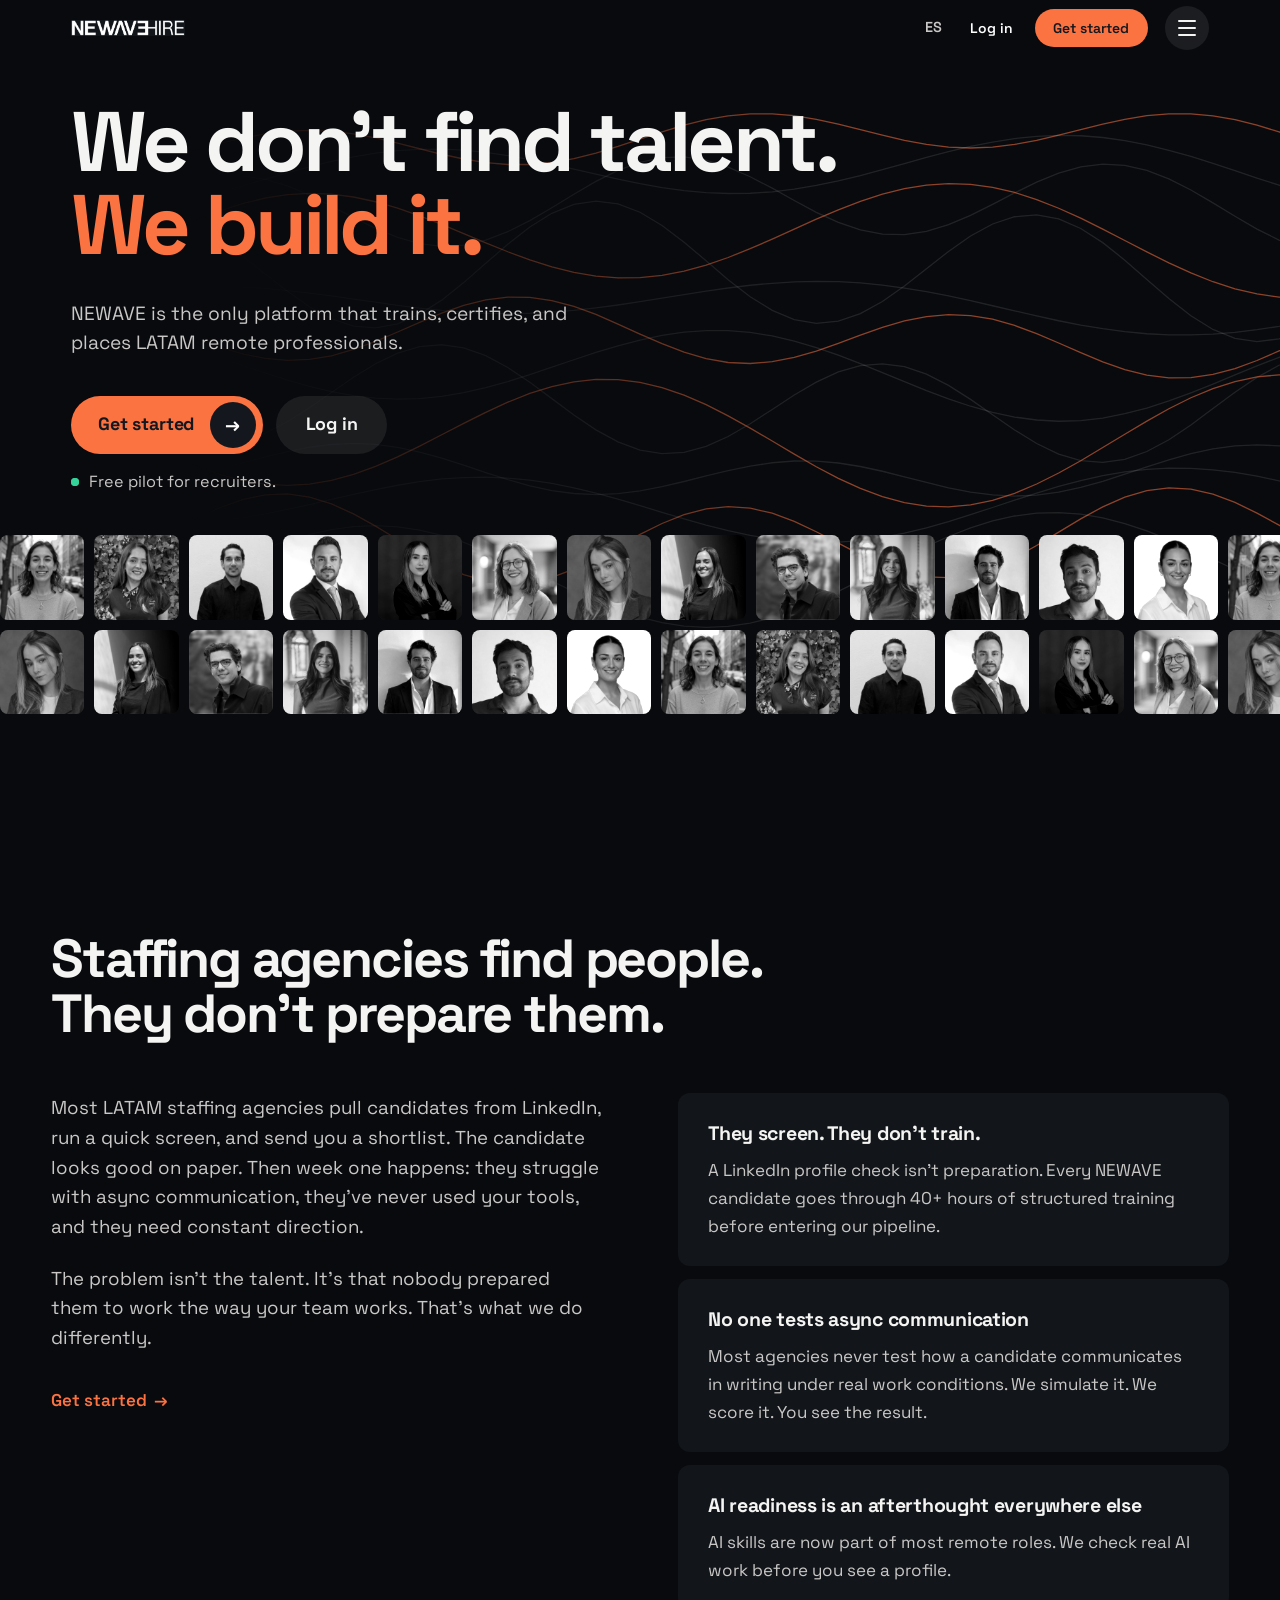
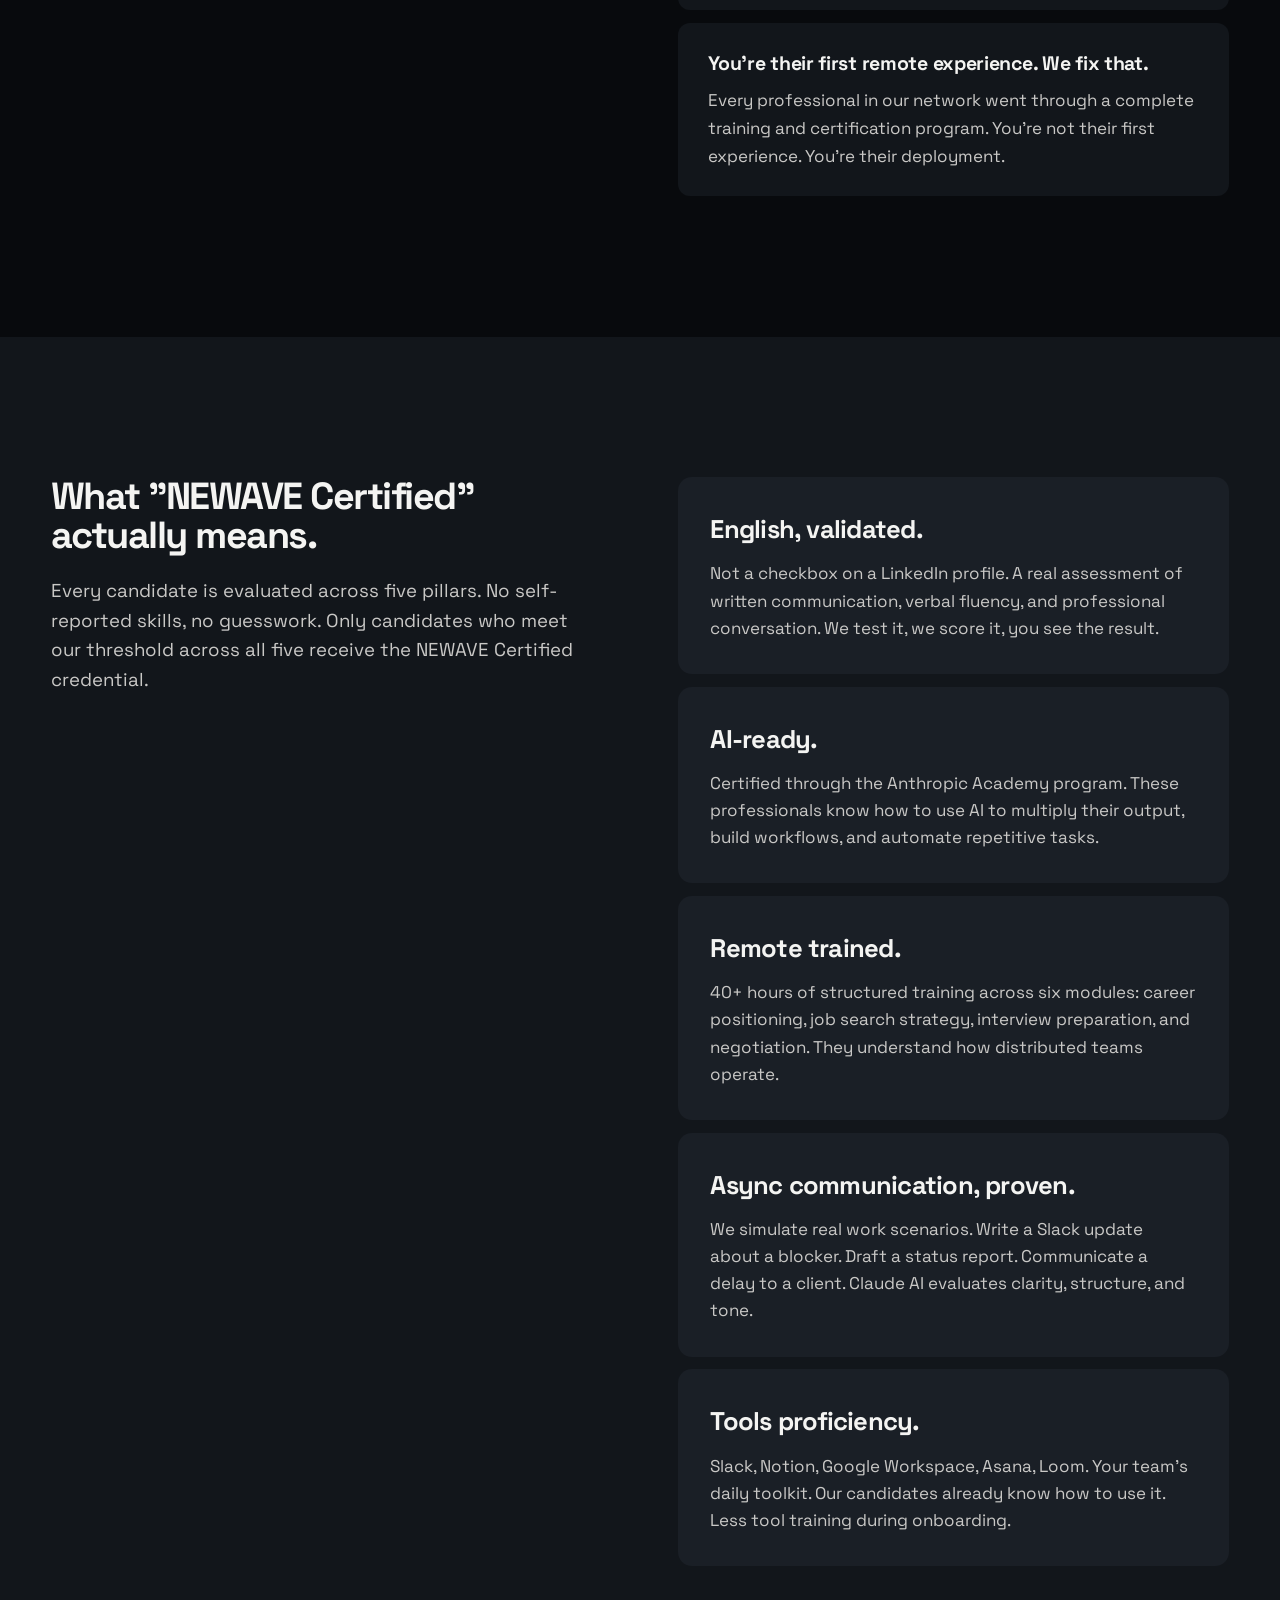
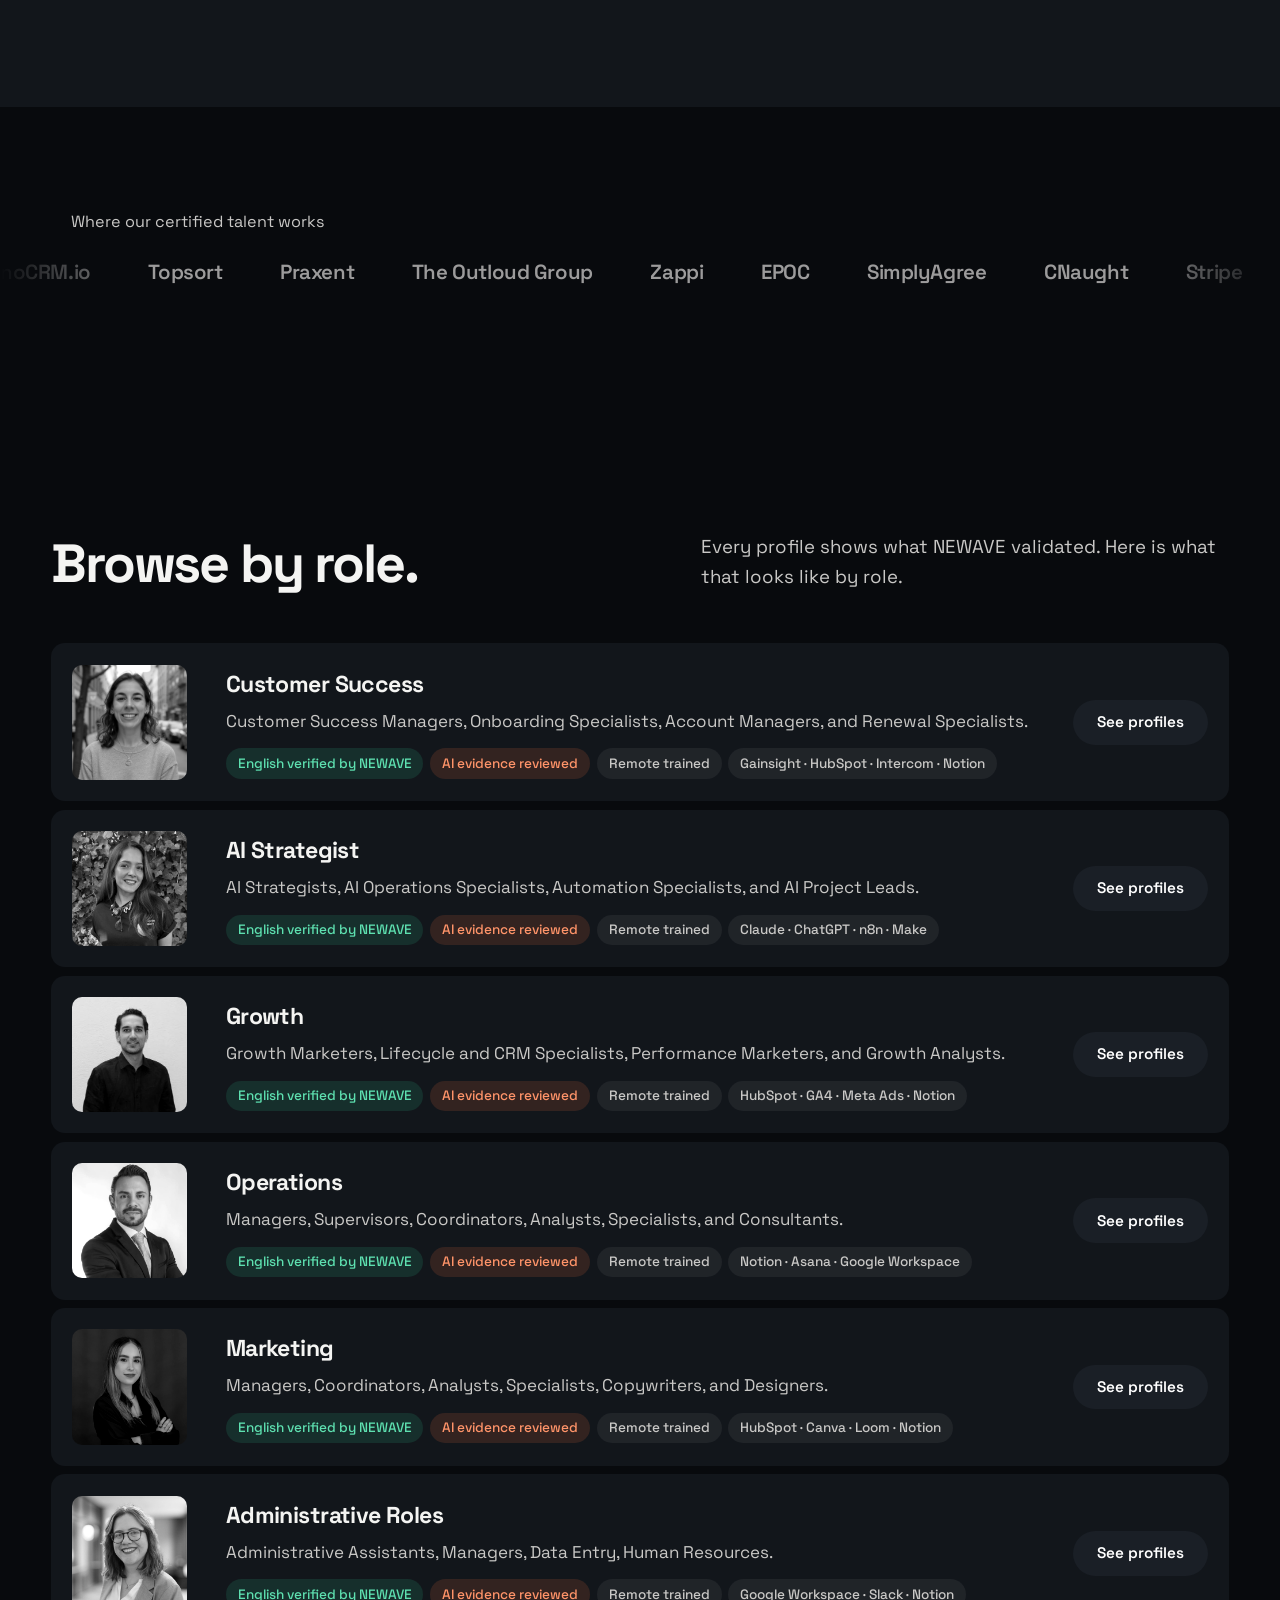
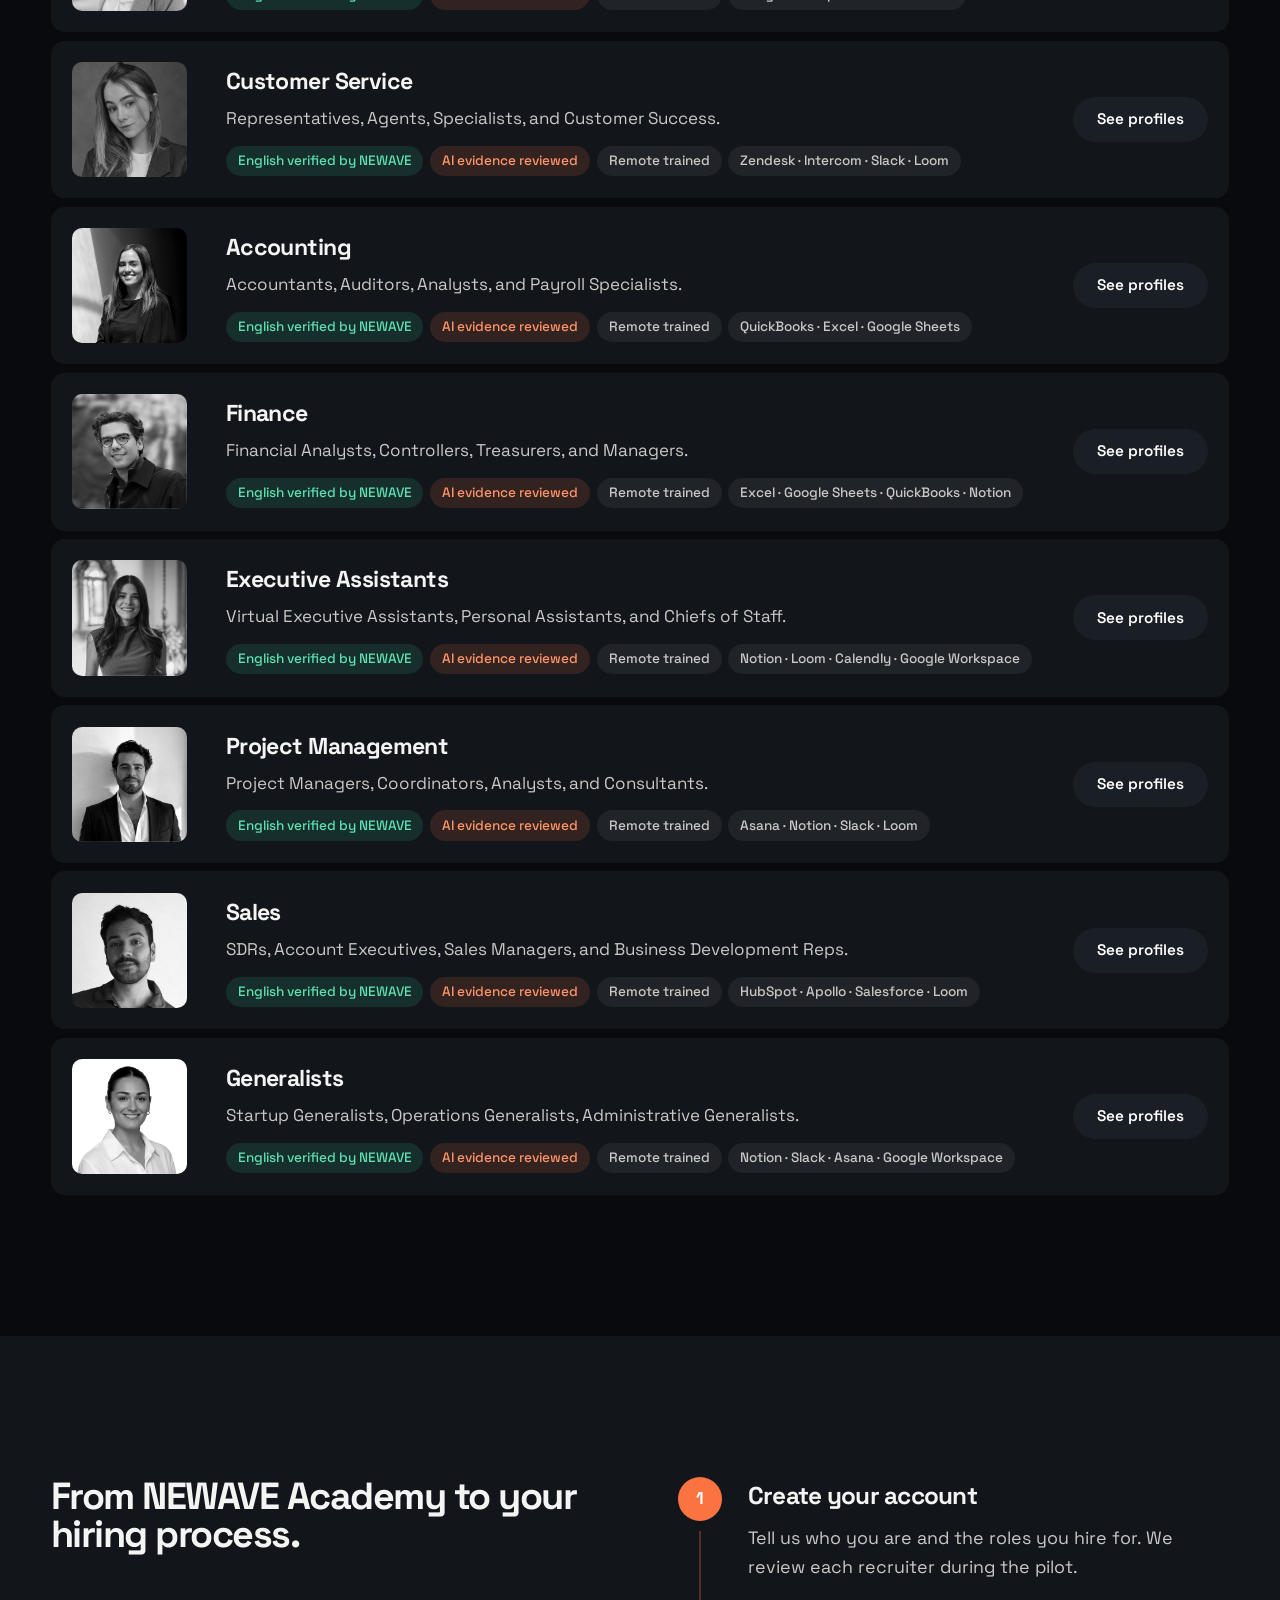
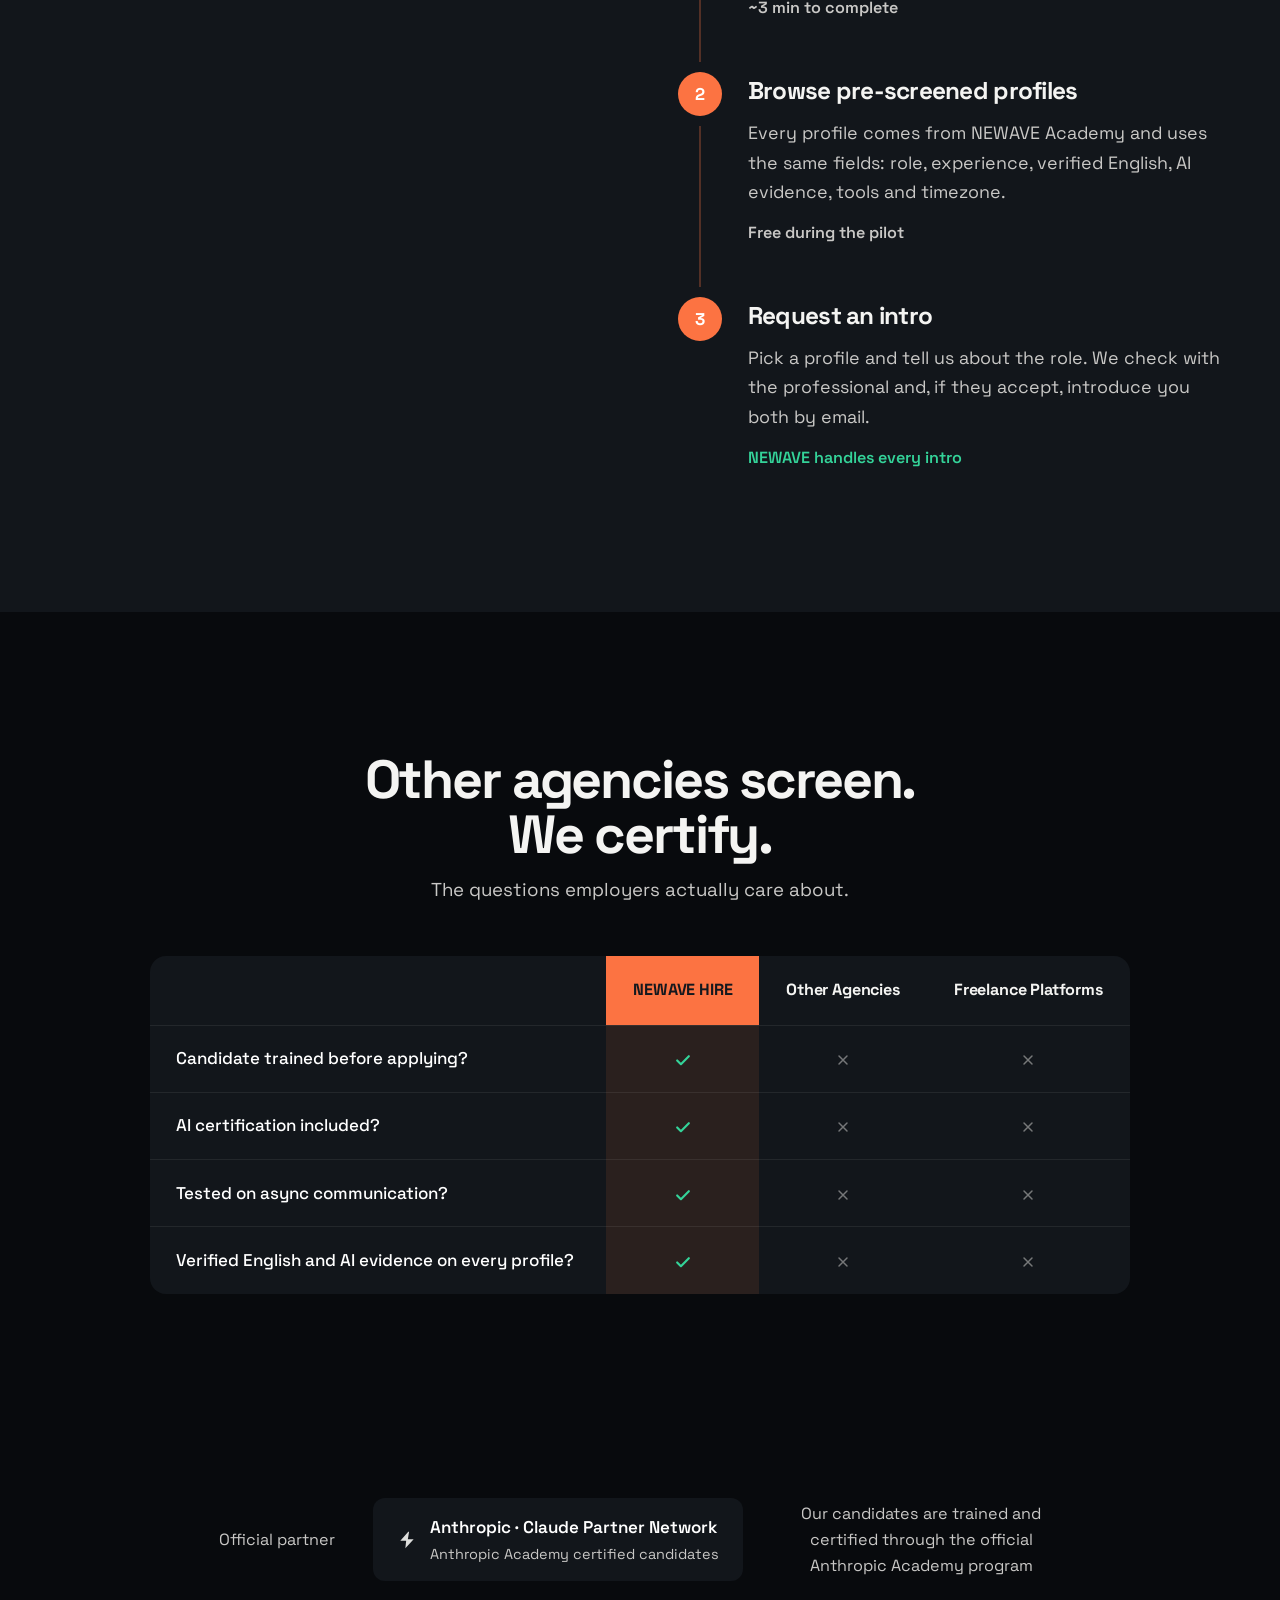
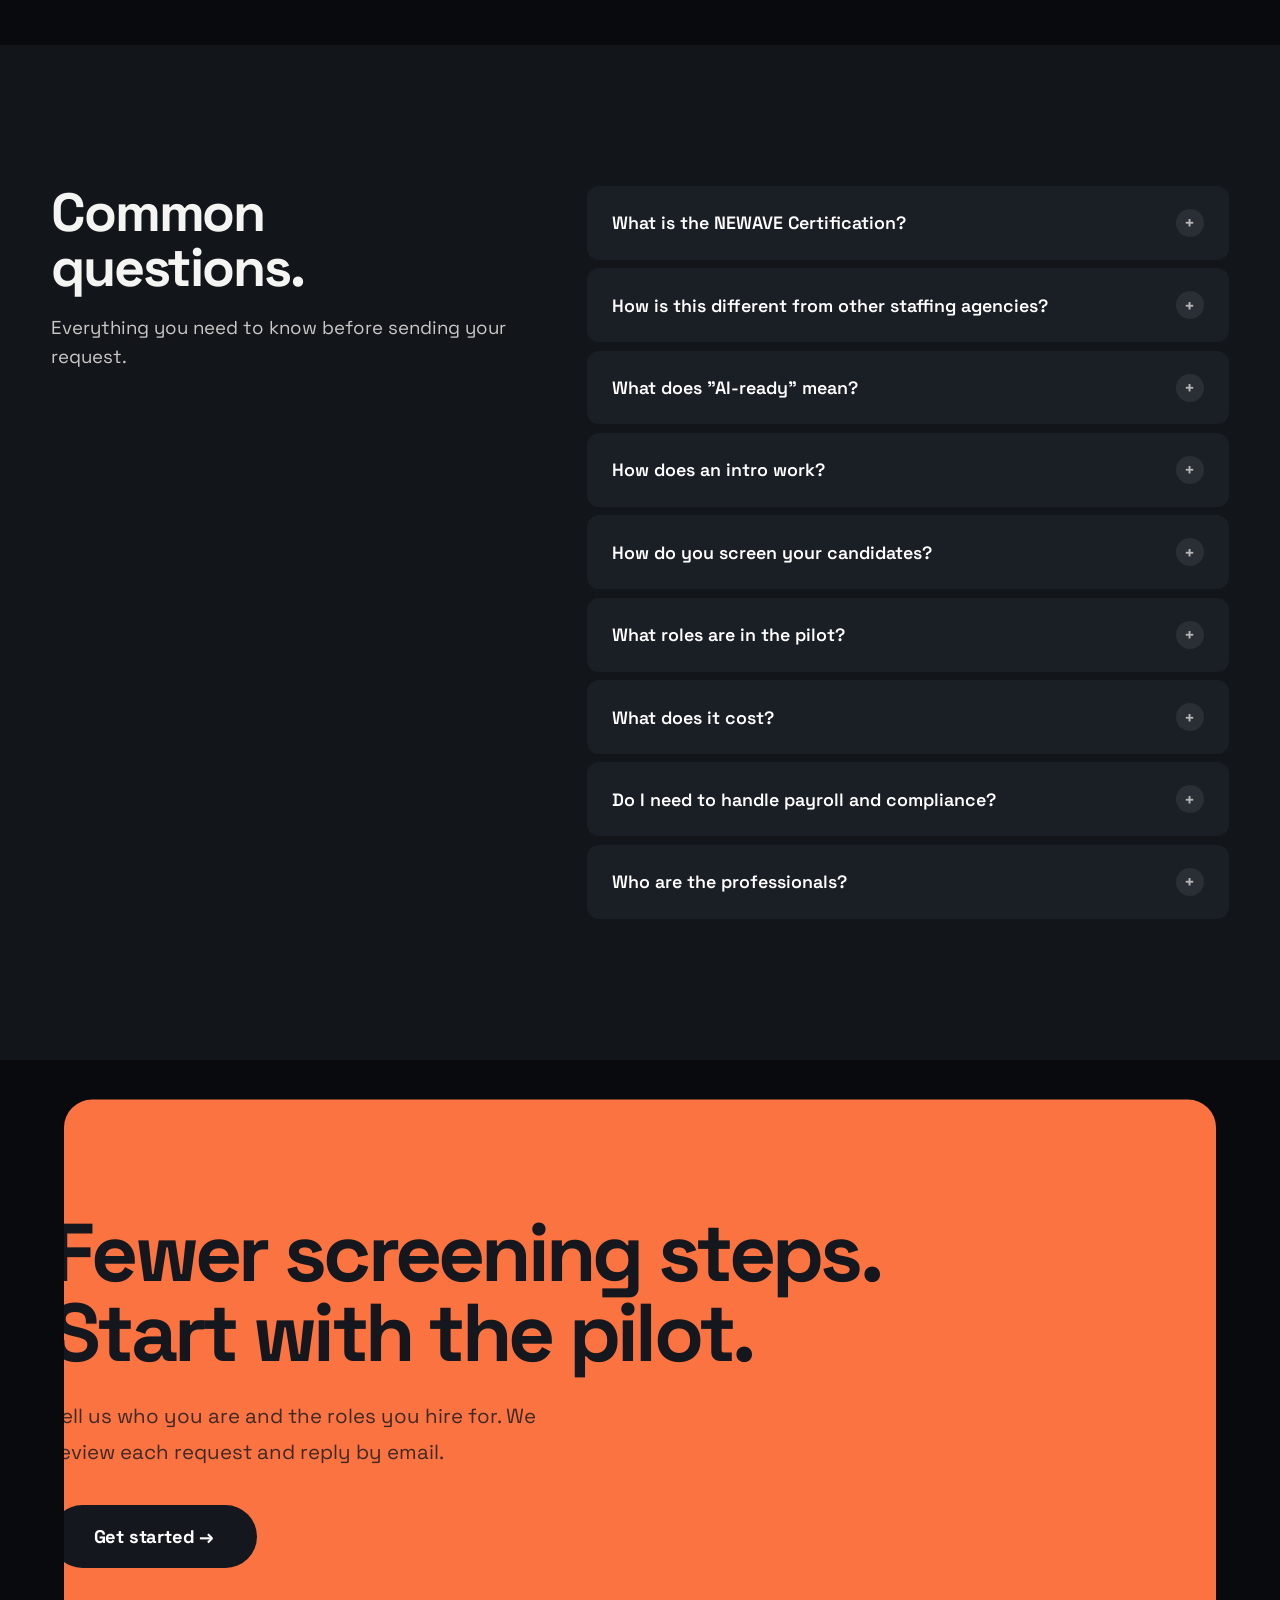
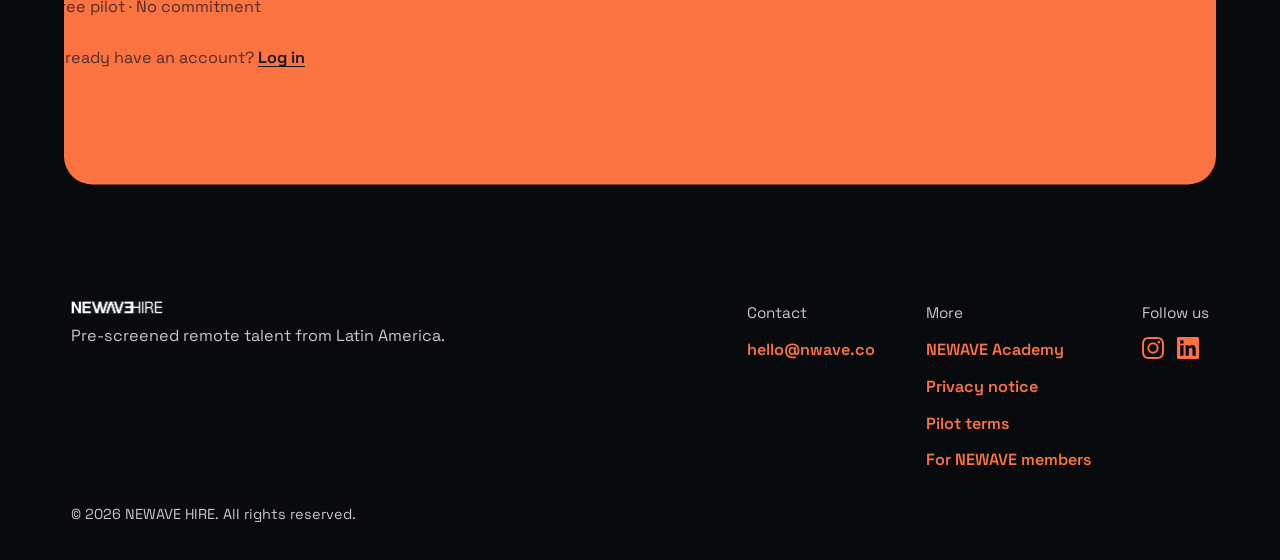
==== commit 0b699ee1: "pie: quitar el logo gigante (traía fondo gris y era demasiado grande) Co-Authored-By: Claude Opus 5." ====
--- a/index.html
+++ b/index.html
@@ -1205,7 +1205,6 @@
           </div>
         </div>
       </div>
-      <img src="images/nwhirelogofooter.png" alt="" aria-hidden="true" class="footer-giant" width="1476" height="208" loading="lazy" decoding="async" />
       <div class="footer-bottom">
         <span class="copyright">© 2026 NEWAVE HIRE. All rights reserved.</span>
       </div>
--- a/landing.css
+++ b/landing.css
@@ -307,7 +307,6 @@
 .footer-col-label { font-family: var(--sans); text-transform: none; letter-spacing: 0; font-size: 0.9rem; color: var(--soft); }
 .footer-tag { font-size: 0.95rem; color: var(--soft); }
 .footer-email { font-size: 0.95rem; }
-.footer-giant { width: 100%; height: auto; margin: clamp(3rem, 7vw, 6rem) 0 0; mix-blend-mode: screen; }
 .copyright { font-family: var(--sans); font-size: 0.85rem; color: var(--soft); }
 
 /* ── Entradas al hacer scroll (las asigna landing.js) ── */
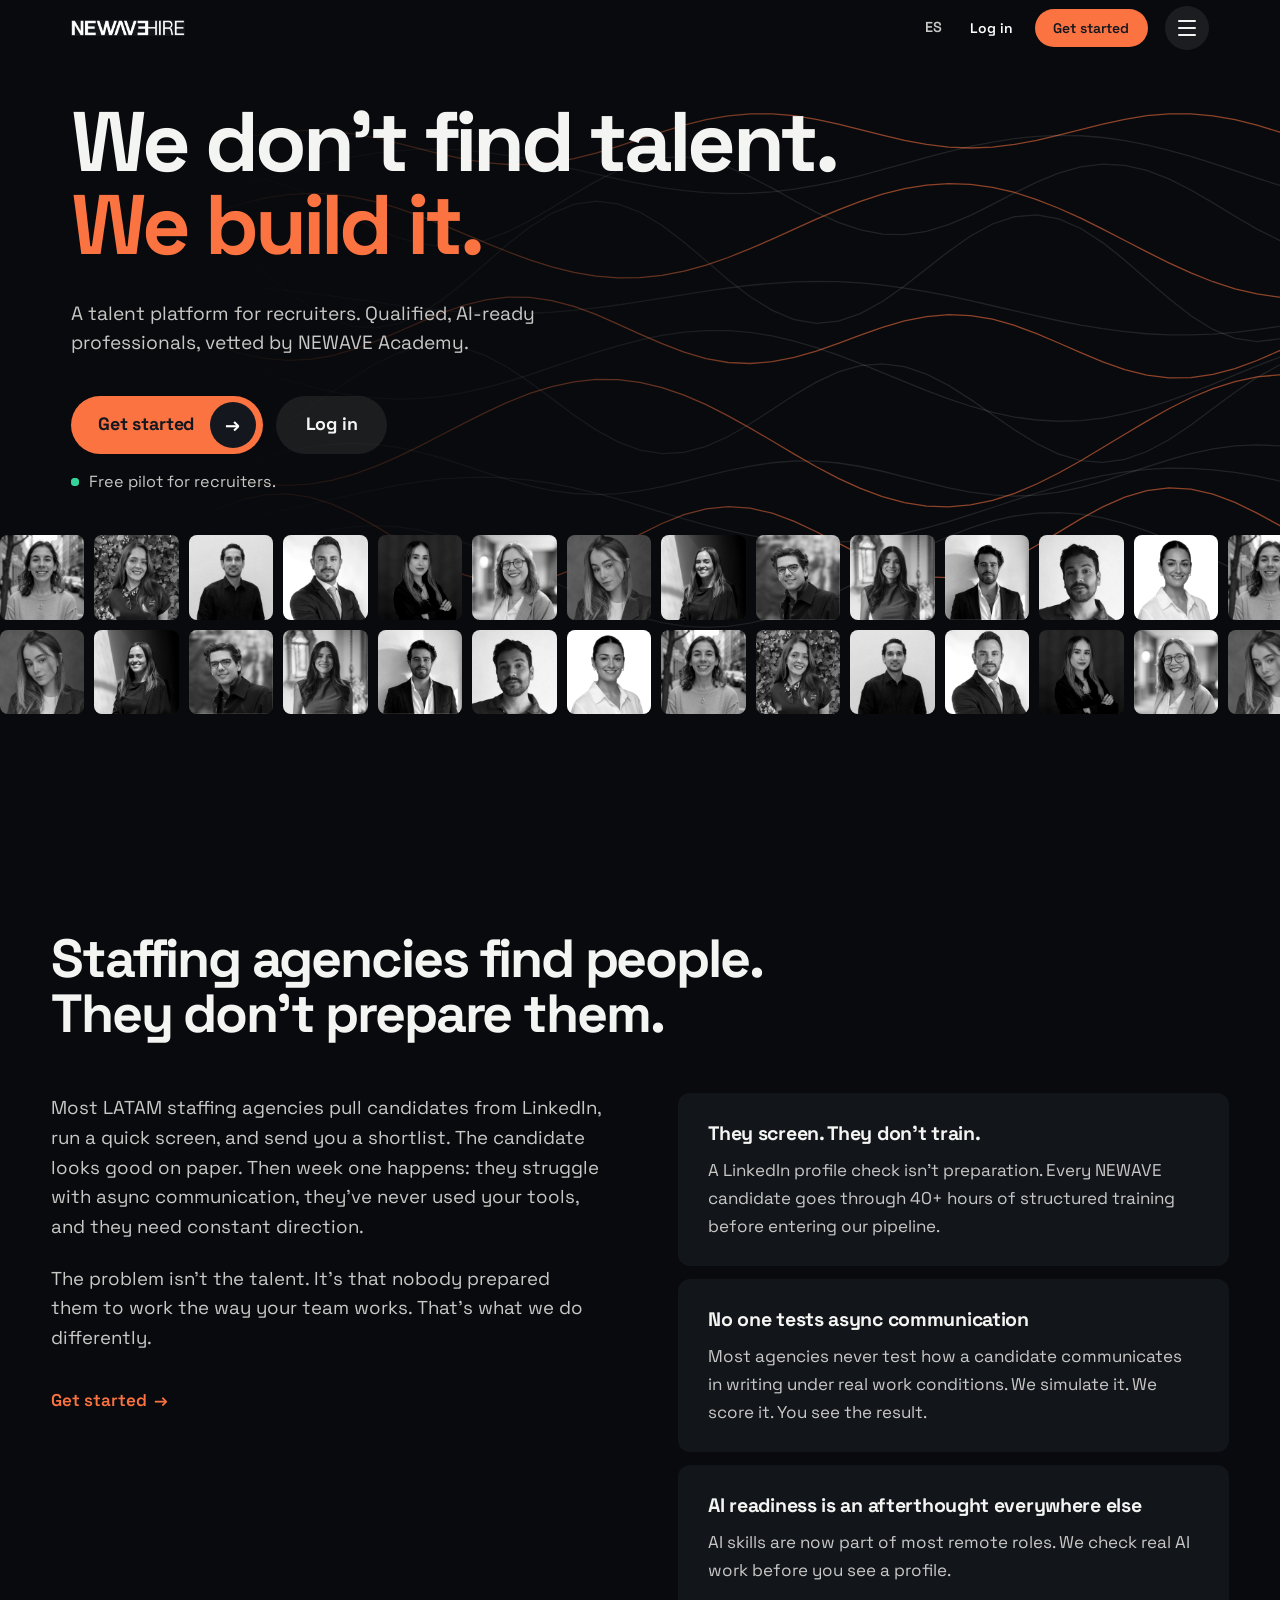
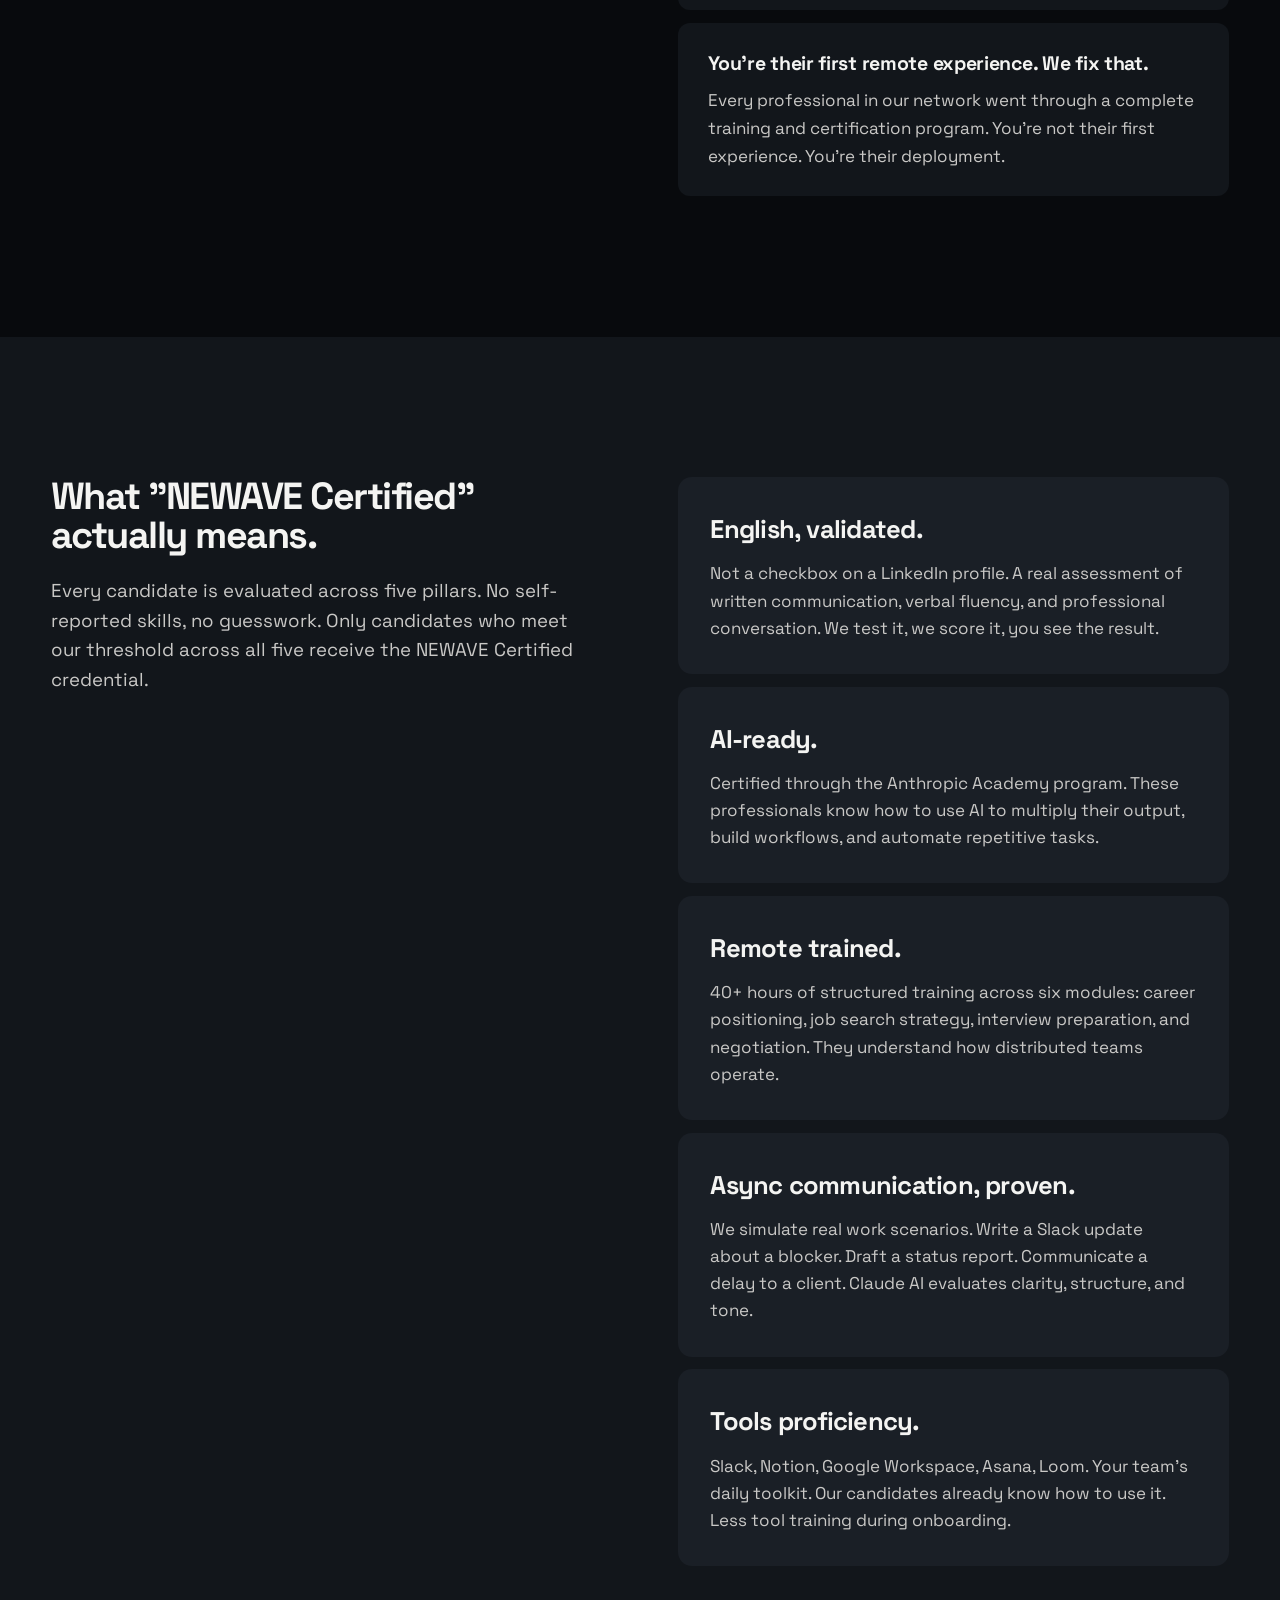
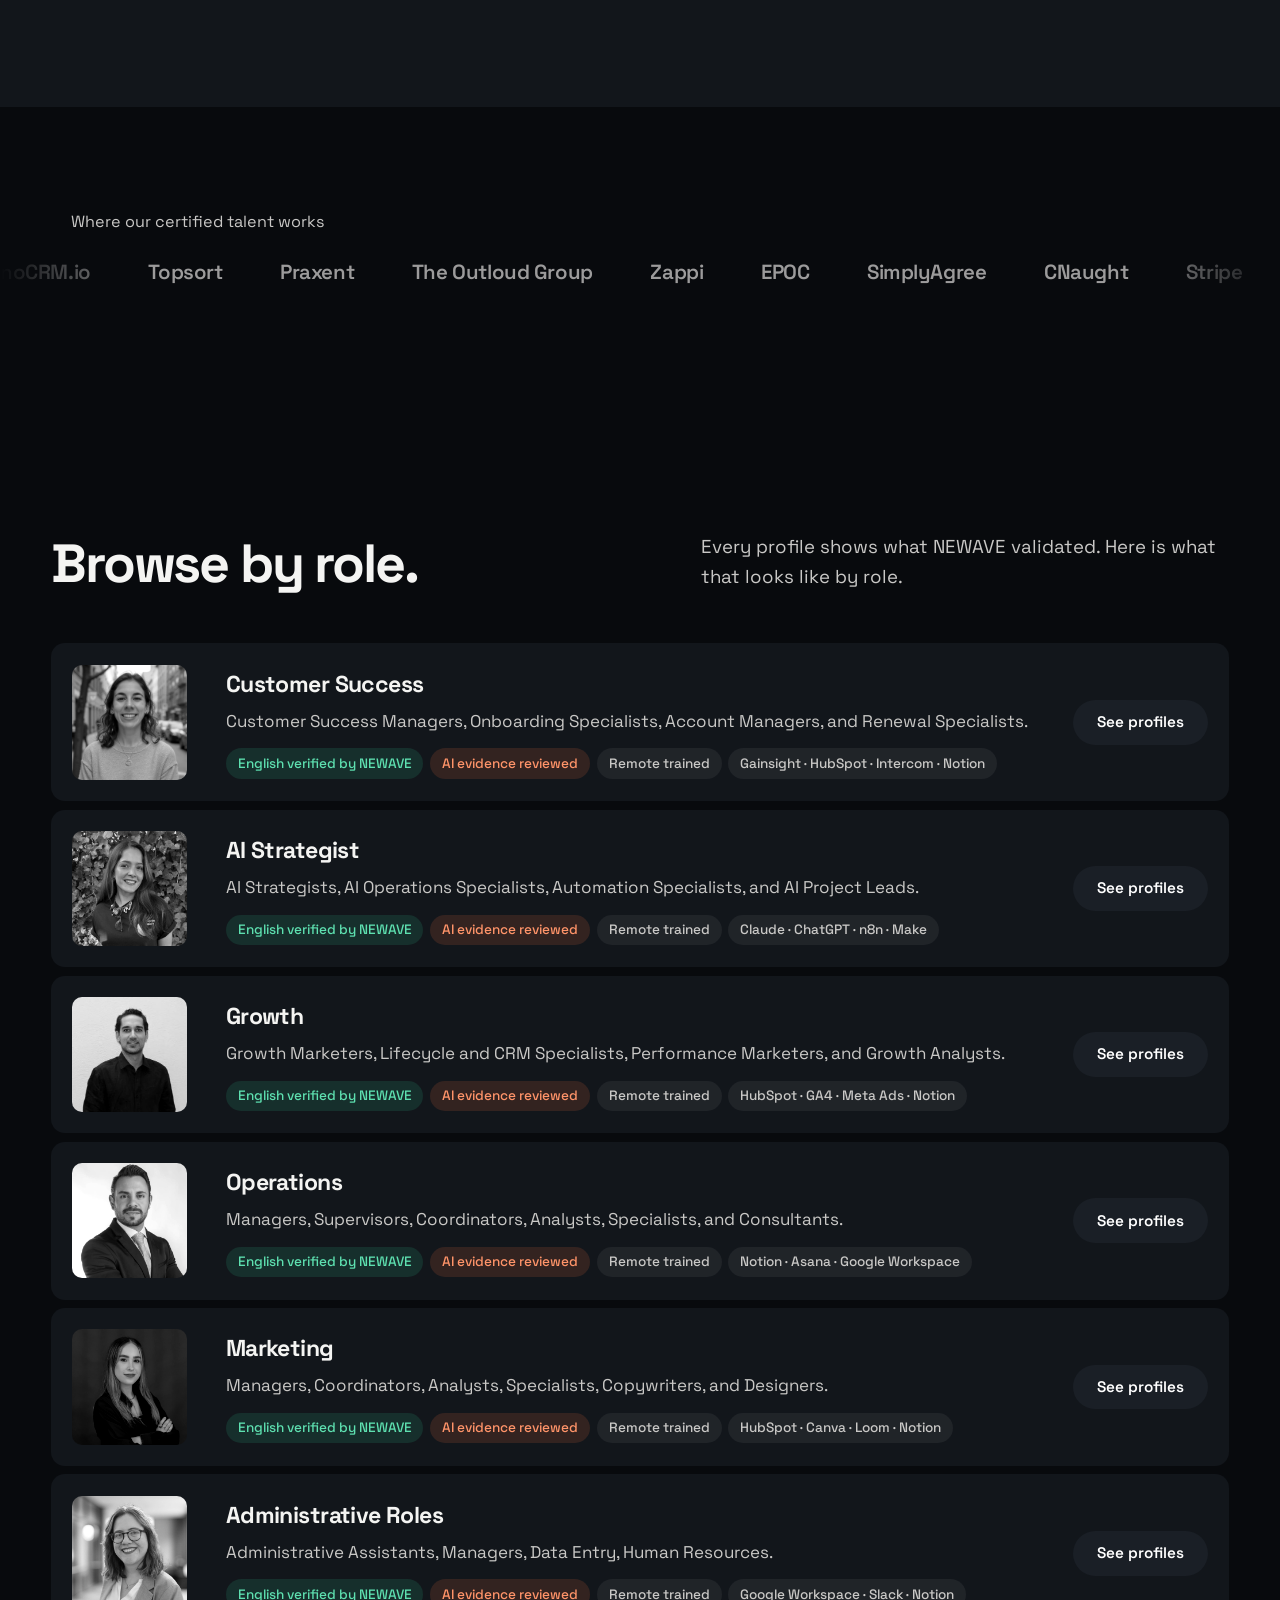
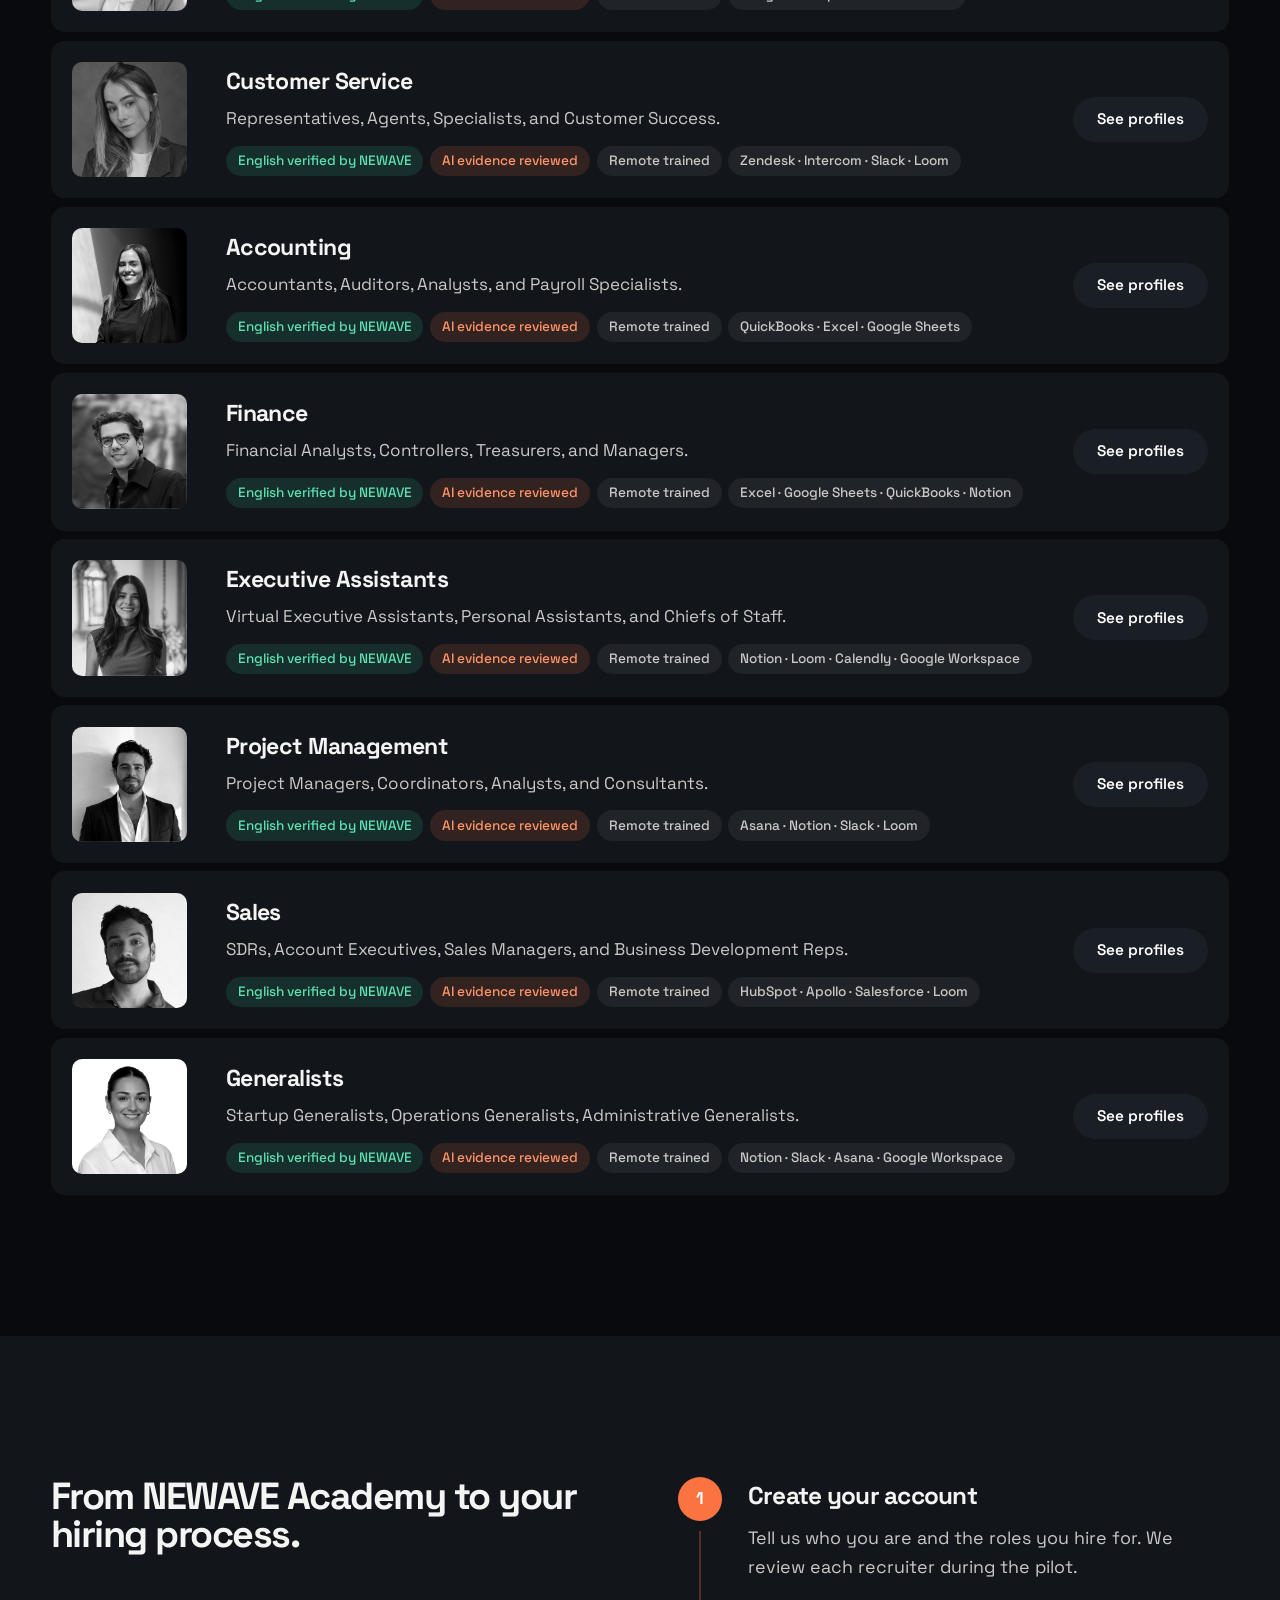
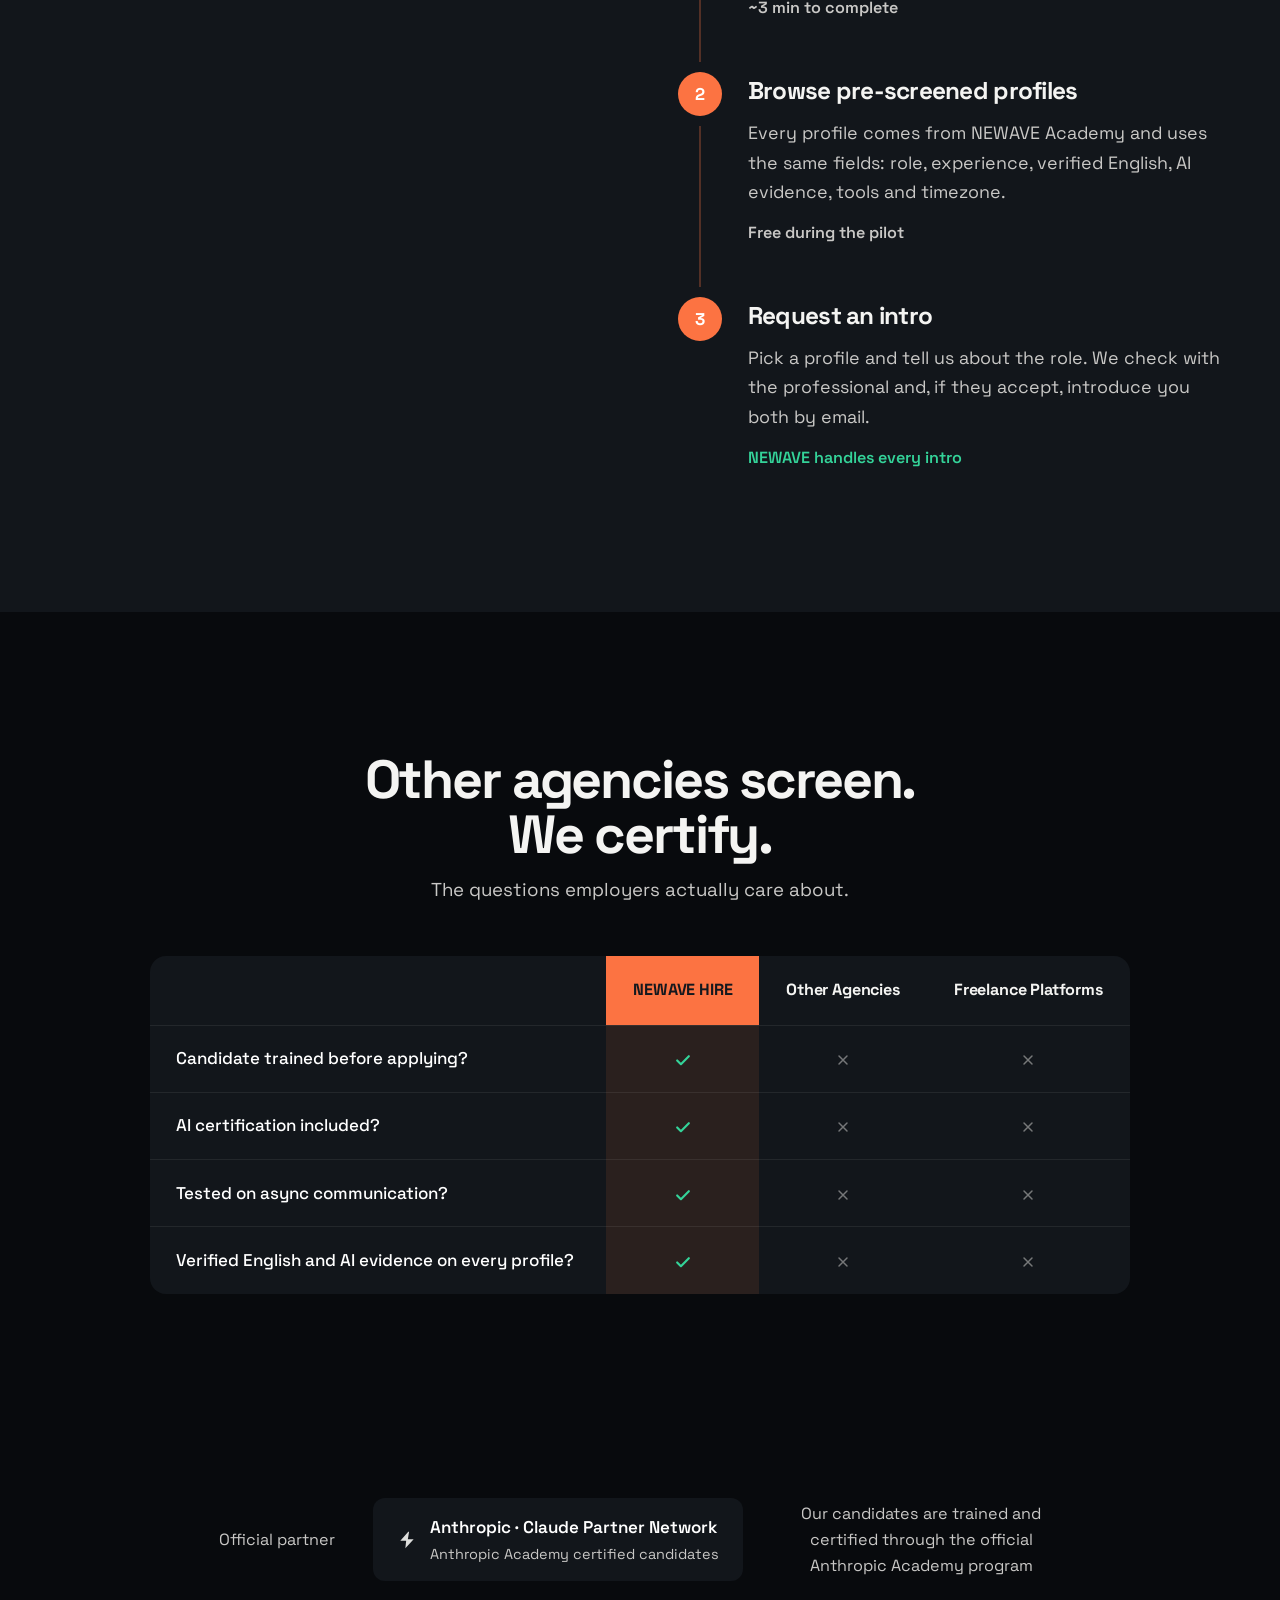
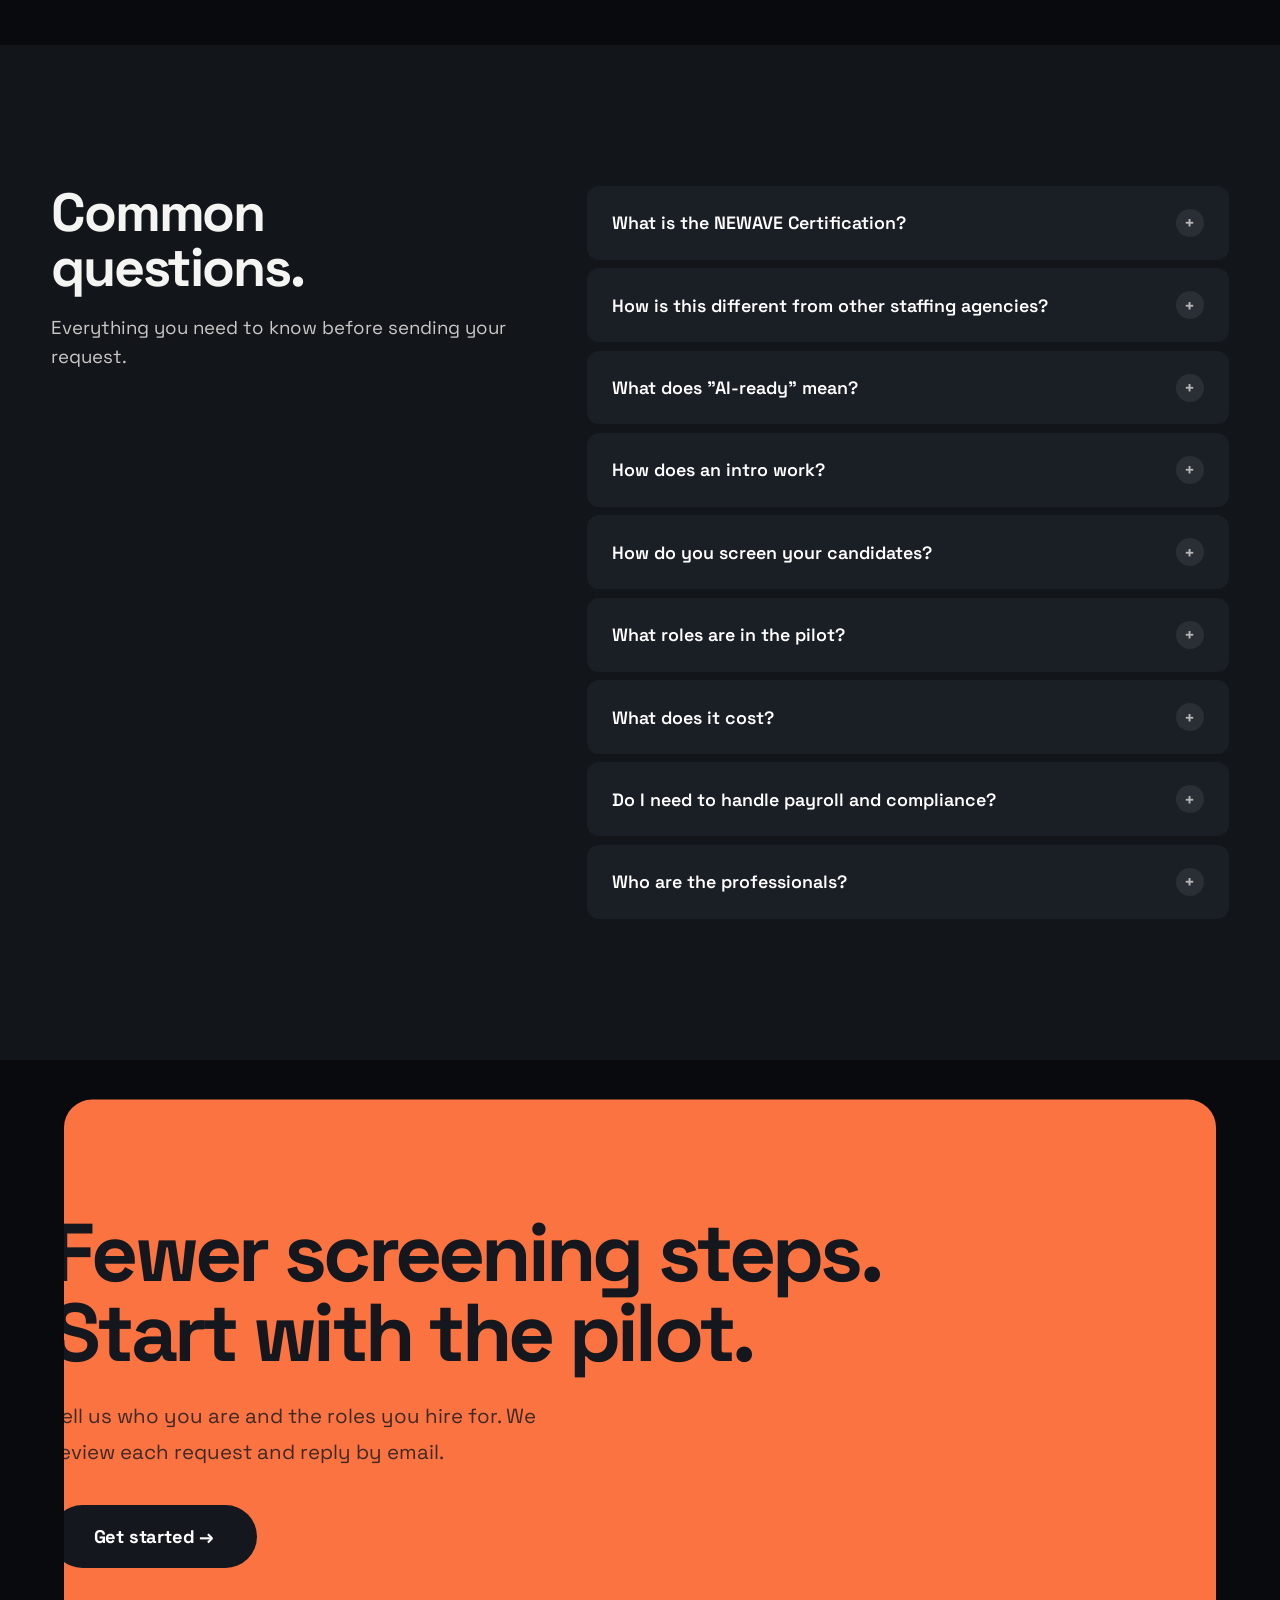
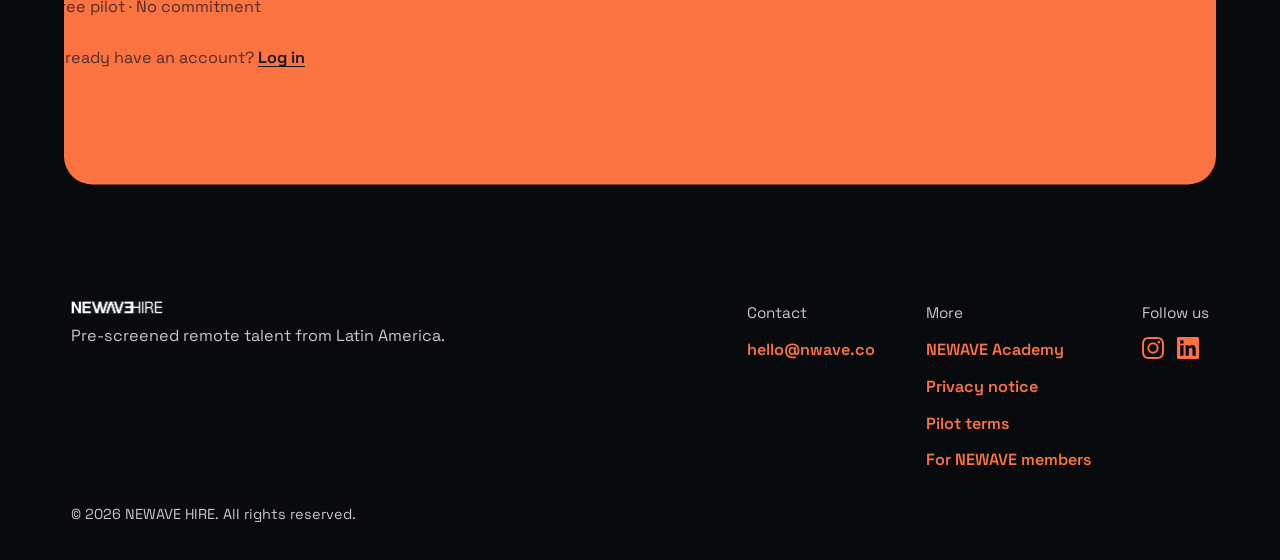
==== commit e51cea72: "copy: replace the hero subtitle on the EN and ES landings Keep the headline and swap only the subtit" ====
--- a/index.html
+++ b/index.html
@@ -3,22 +3,22 @@
 <head>
   <meta charset="UTF-8" />
   <meta name="viewport" content="width=device-width, initial-scale=1.0" />
-  <title>NEWAVE Hire | Pre-screened remote talent from Latin America</title>
-  <meta name="description" content="Browse pre-screened remote professionals from Latin America, trained in NEWAVE Academy, with verified English and real AI skills. Free pilot for recruiters." />
+  <title>NEWAVE Hire | Remote Talent from Latin America</title>
+  <meta name="description" content="Connect with English-speaking, AI-ready remote professionals trained by NEWAVE Academy. Browse profiles and request a connection." />
   <link rel="canonical" href="https://newavehire.com/" />
   <link rel="alternate" hreflang="en" href="https://newavehire.com/" />
   <link rel="alternate" hreflang="es" href="https://newavehire.com/index-es.html" />
   <link rel="alternate" hreflang="x-default" href="https://newavehire.com/" />
-  <meta property="og:title" content="NEWAVE Hire | Pre-screened remote talent from Latin America" />
-  <meta property="og:description" content="Browse pre-screened remote professionals from Latin America, trained in NEWAVE Academy, with verified English and real AI skills. Free pilot for recruiters." />
+  <meta property="og:title" content="NEWAVE Hire | Remote Talent from Latin America" />
+  <meta property="og:description" content="Connect with English-speaking, AI-ready remote professionals trained by NEWAVE Academy. Browse profiles and request a connection." />
   <meta property="og:url" content="https://newavehire.com/" />
   <meta property="og:type" content="website" />
   <!-- TODO-CONFIRM-8: temporary og:image (916x118 logo). Replace with a 1200x630 image when available. -->
   <meta property="og:image" content="https://newavehire.com/images/HIREB1.png" />
   <meta property="og:locale" content="en_US" />
   <meta name="twitter:card" content="summary_large_image" />
-  <meta name="twitter:title" content="NEWAVE Hire | Pre-screened remote talent from Latin America" />
-  <meta name="twitter:description" content="Browse pre-screened remote professionals from Latin America, trained in NEWAVE Academy, with verified English and real AI skills. Free pilot for recruiters." />
+  <meta name="twitter:title" content="NEWAVE Hire | Remote Talent from Latin America" />
+  <meta name="twitter:description" content="Connect with English-speaking, AI-ready remote professionals trained by NEWAVE Academy. Browse profiles and request a connection." />
   <meta name="twitter:image" content="https://newavehire.com/images/HIREB1.png" />
   <link rel="preconnect" href="https://fonts.googleapis.com" />
   <link rel="preconnect" href="https://fonts.gstatic.com" crossorigin />
@@ -477,7 +477,7 @@
       </h1>
       <!-- TODO-CONFIRM-3: "the only platform" claim. Proposed replacement, apply only after Santiago confirms: "Every professional here trained in NEWAVE Academy. Browse pre-screened profiles with verified English and real AI skills, request an intro, and our team connects you." -->
       <p class="hero-sub" data-animate data-delay="2">
-        NEWAVE is the only platform that trains, certifies, and places LATAM remote professionals.
+        A talent platform for recruiters. Qualified, AI-ready professionals, vetted by NEWAVE Academy.
       </p>
       <div class="hero-actions" data-animate data-delay="3">
         <a href="/start/" class="hero-btn hero-btn-main">Get started<span class="hero-btn-arrow" aria-hidden="true">→</span></a>
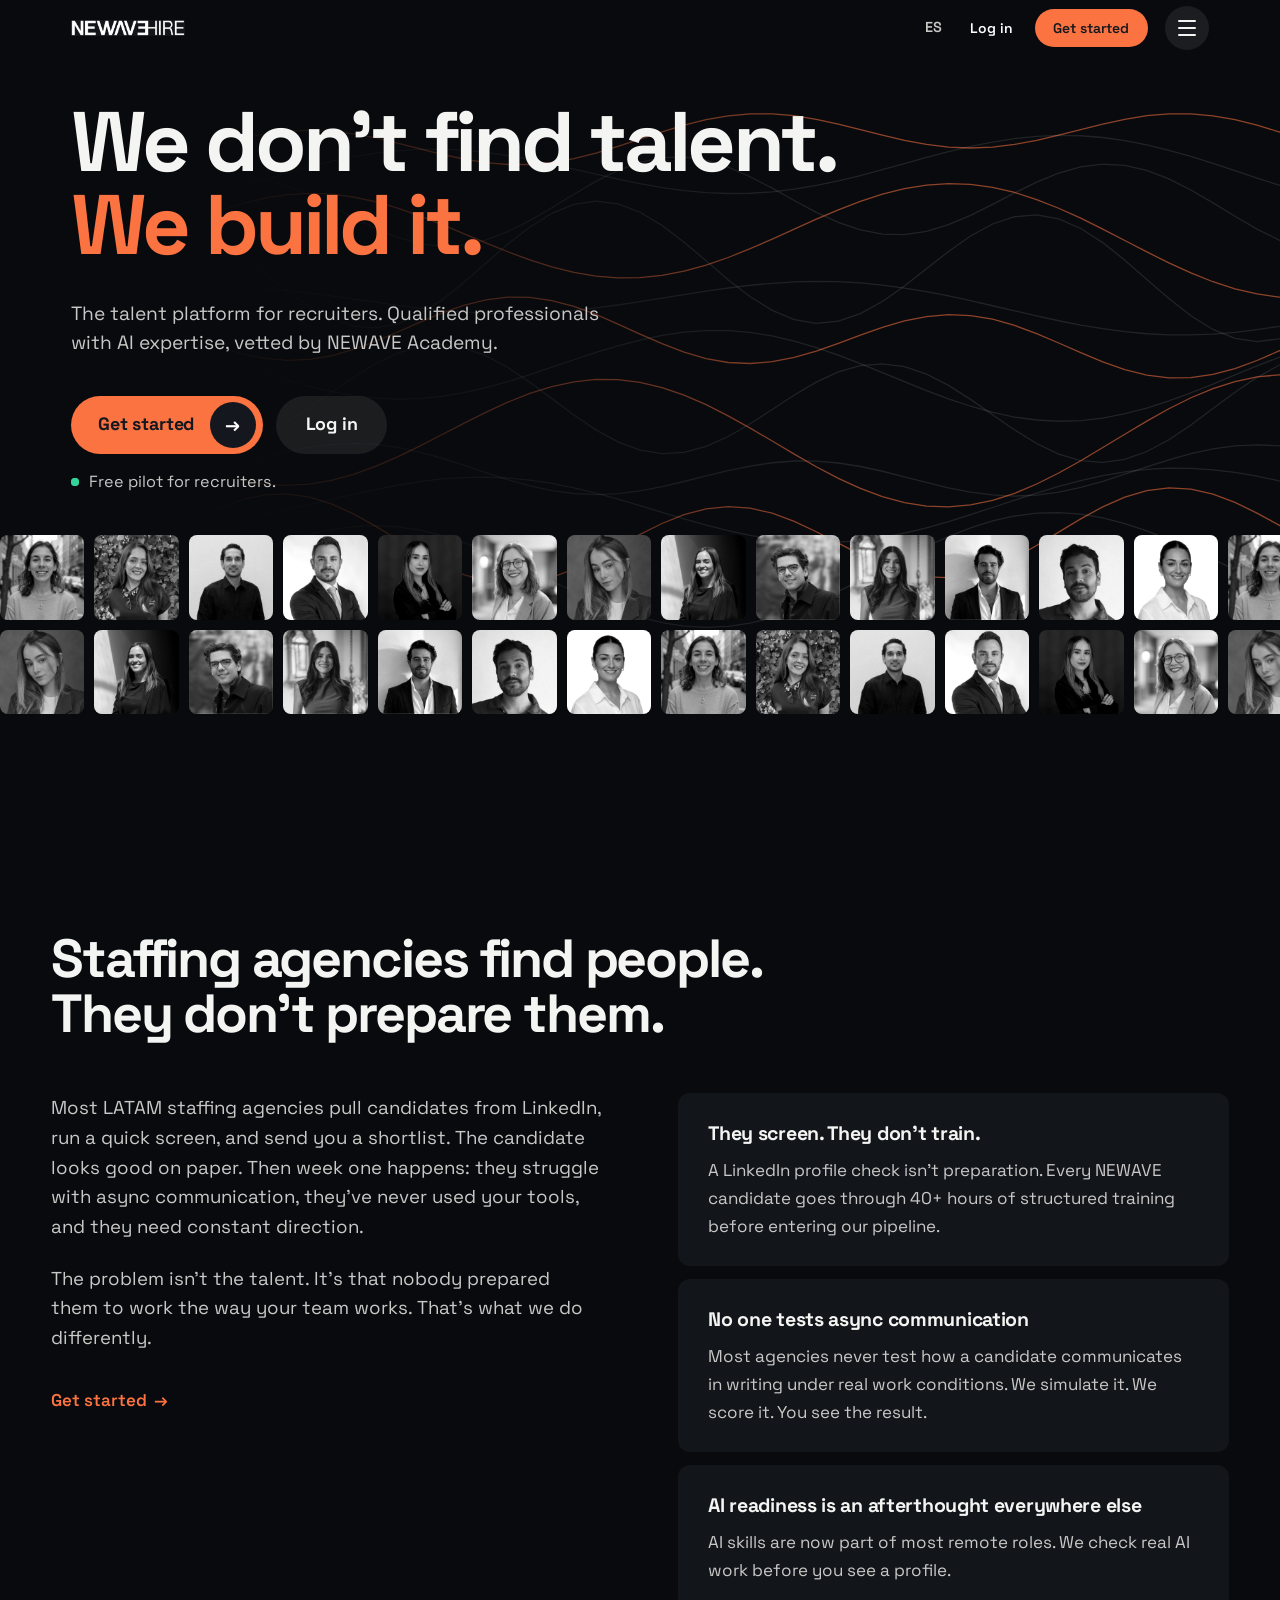
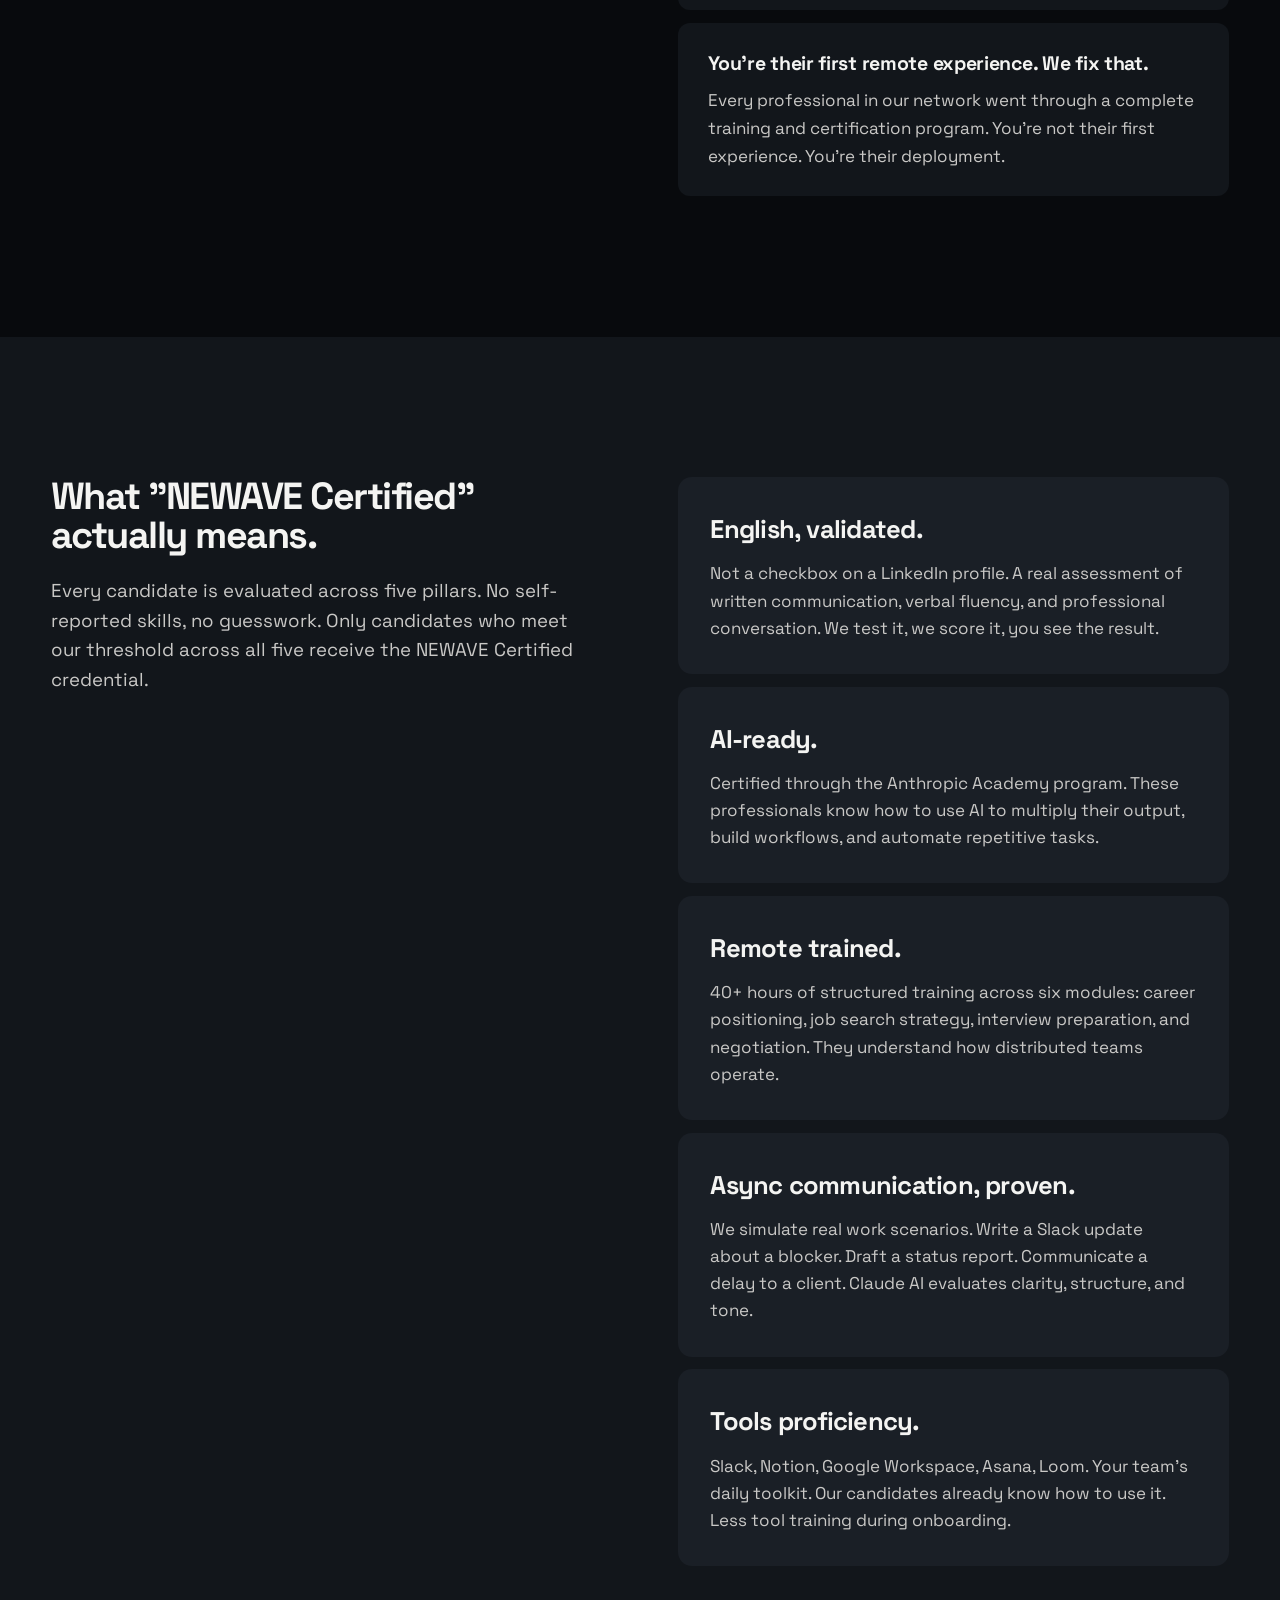
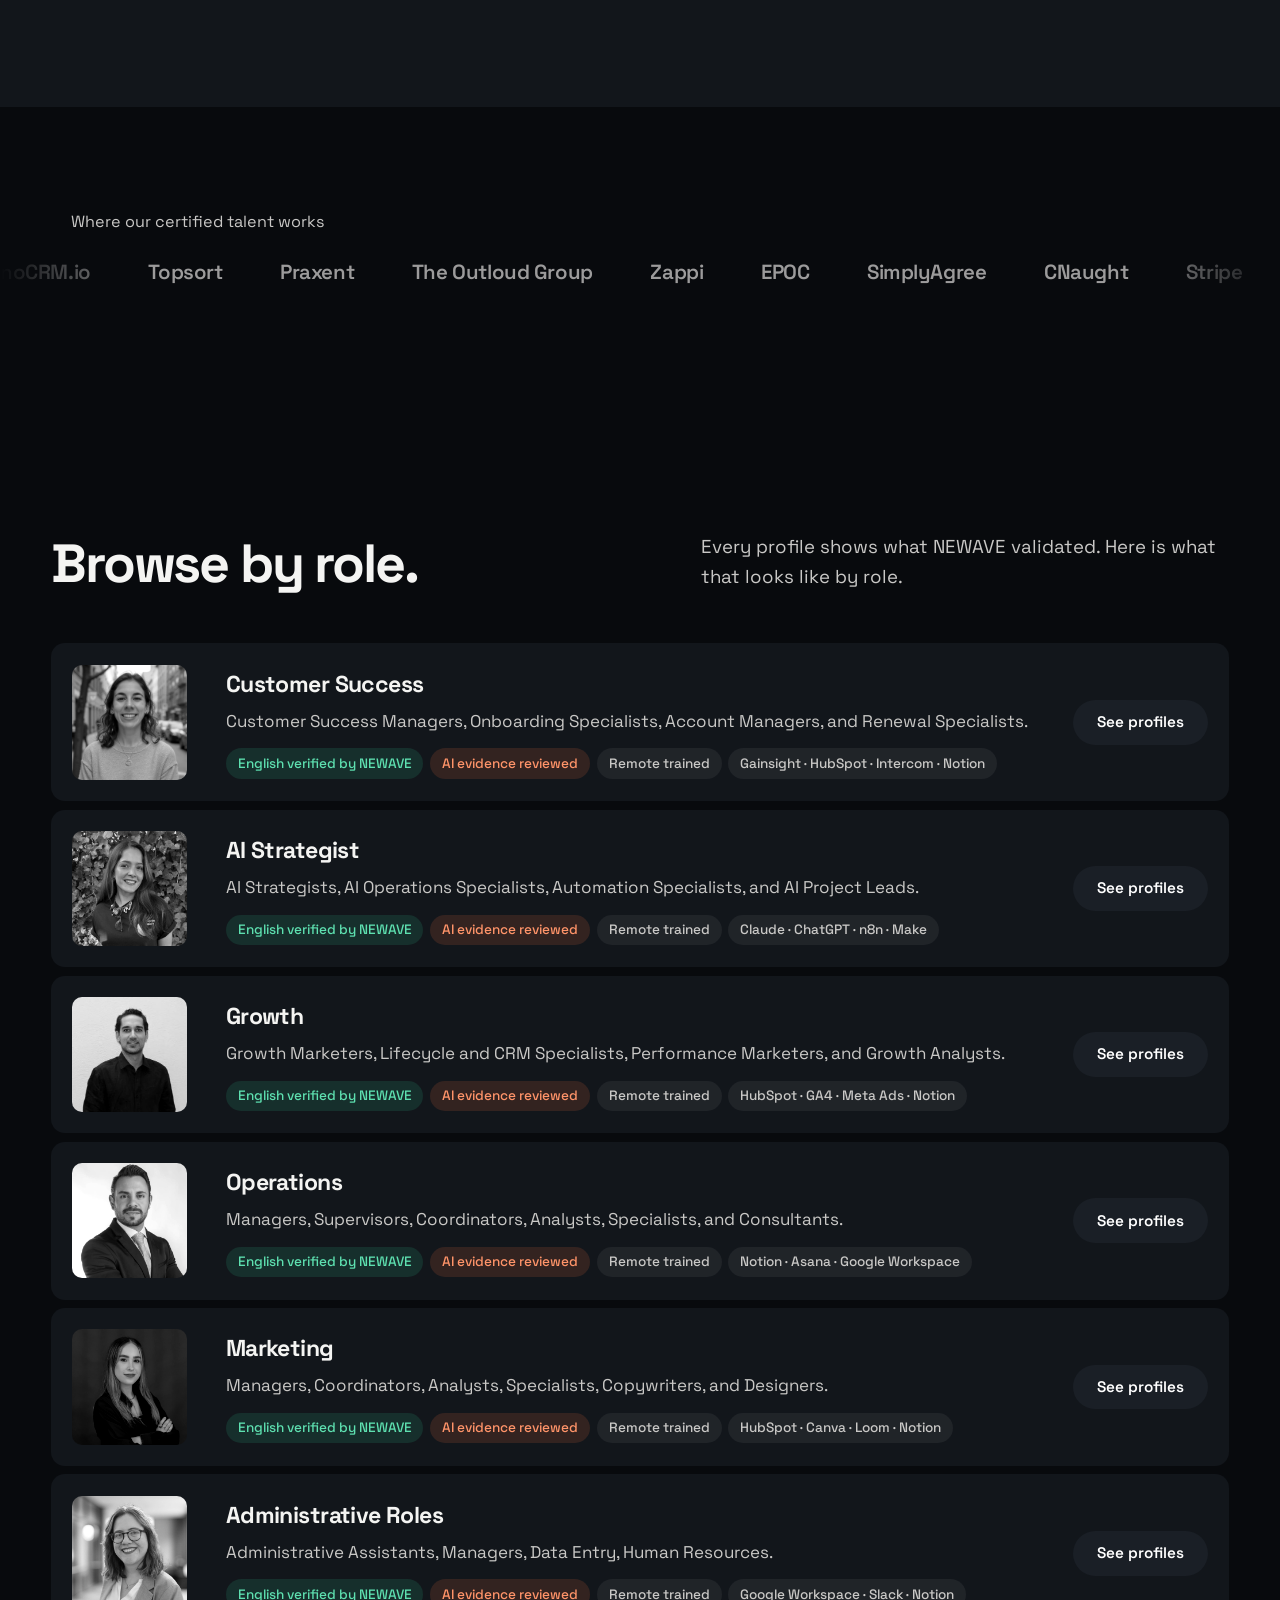
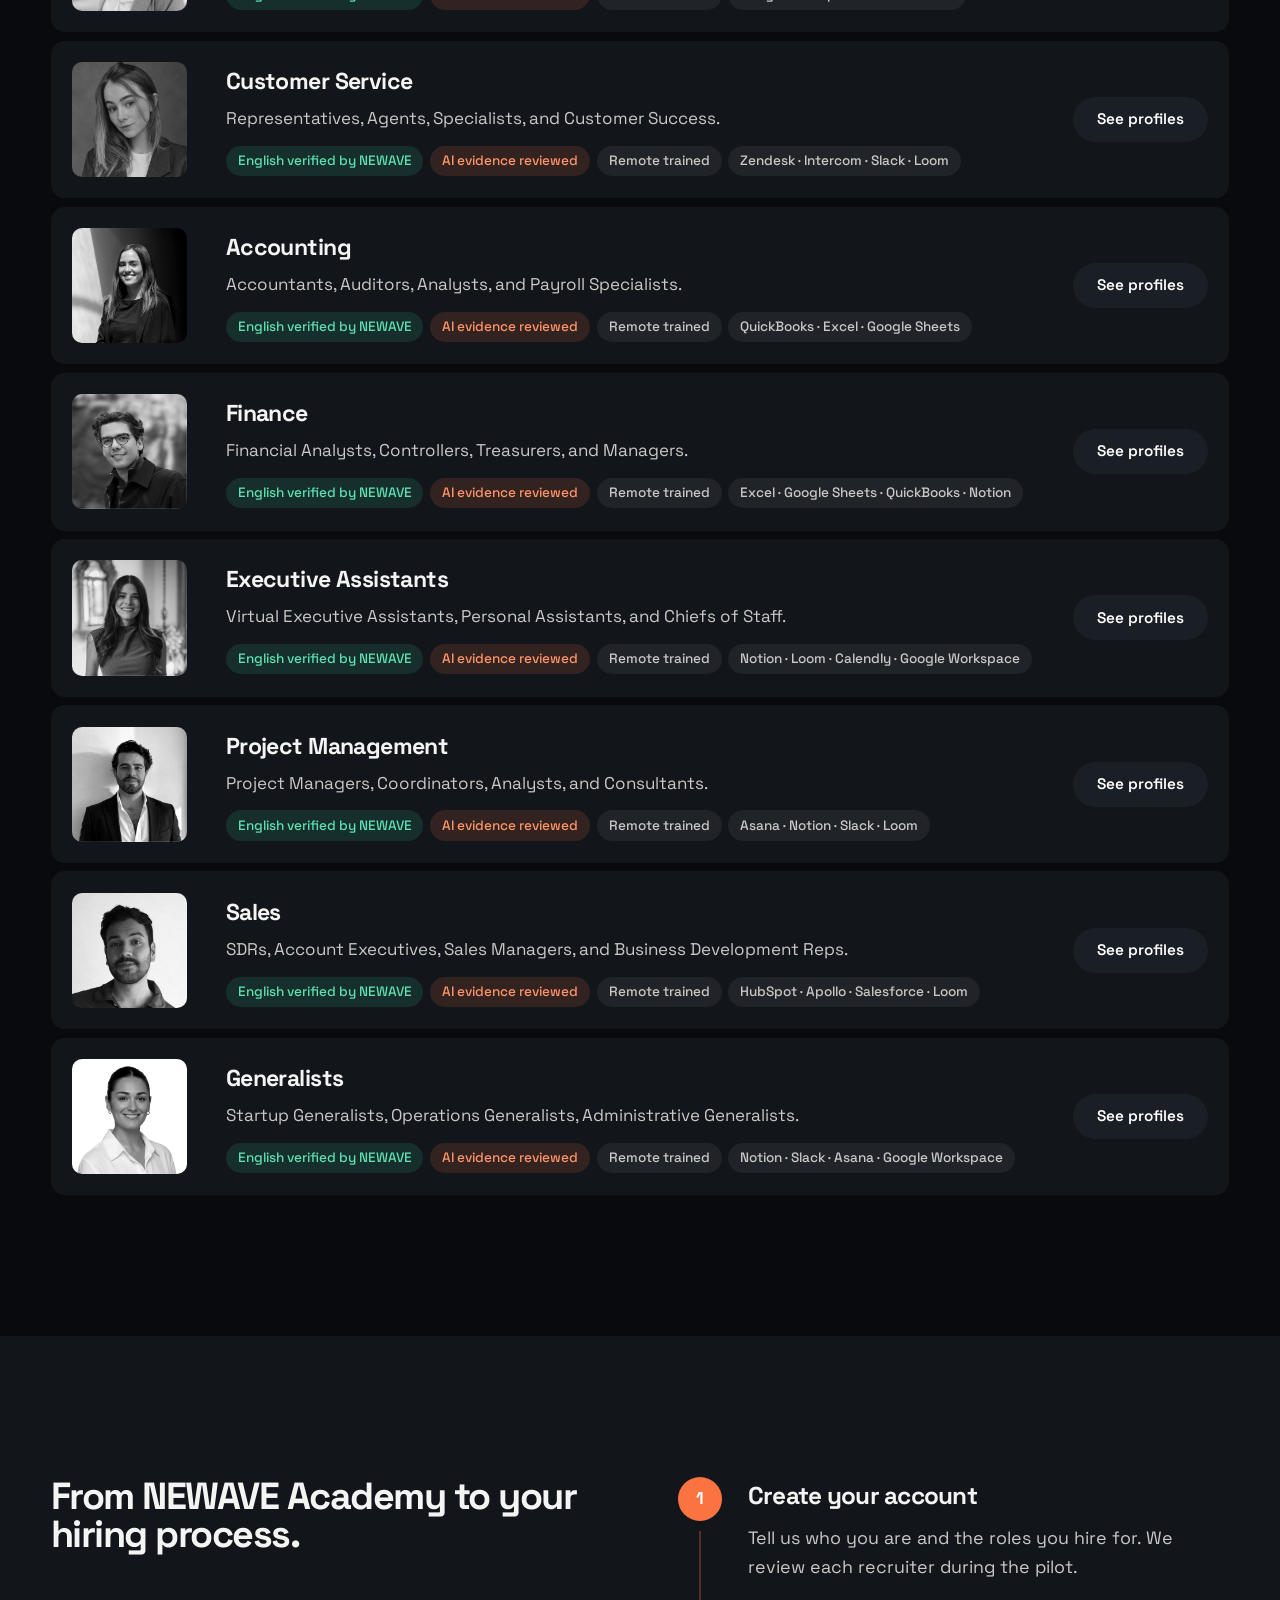
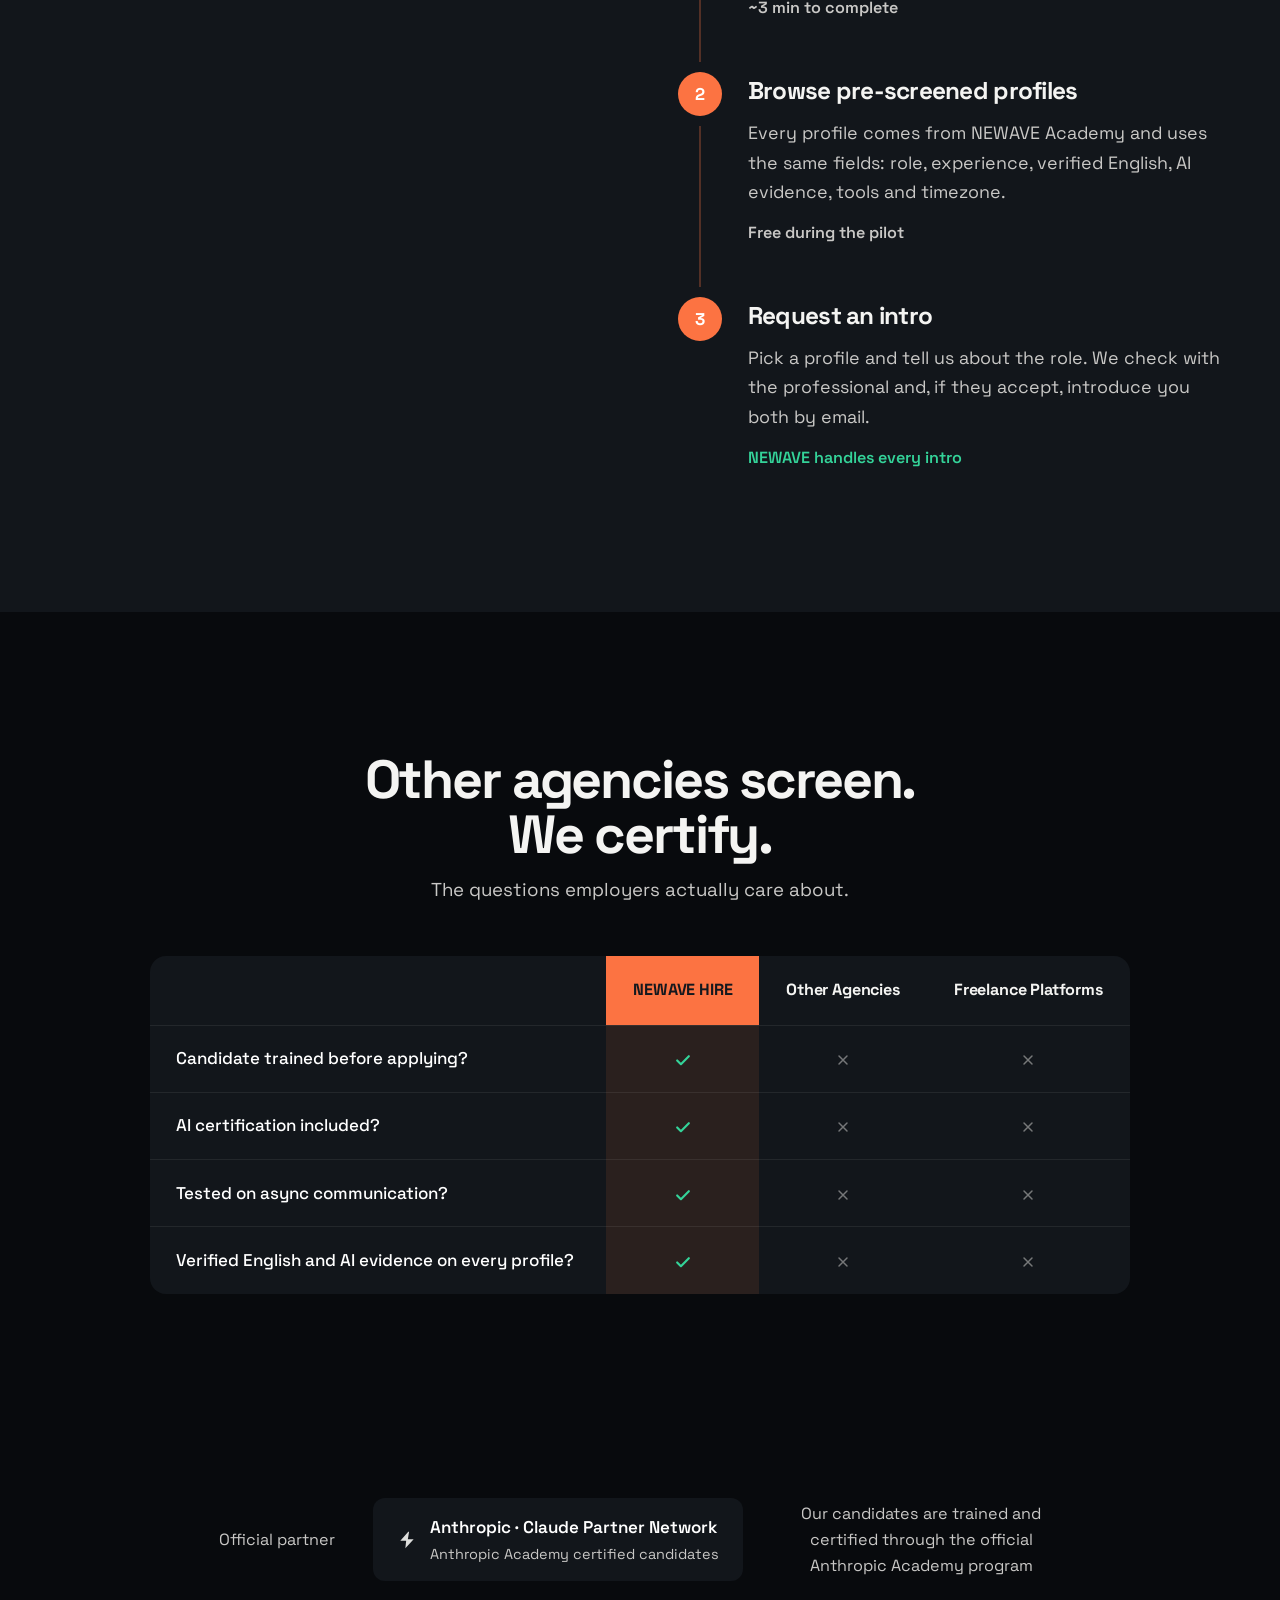
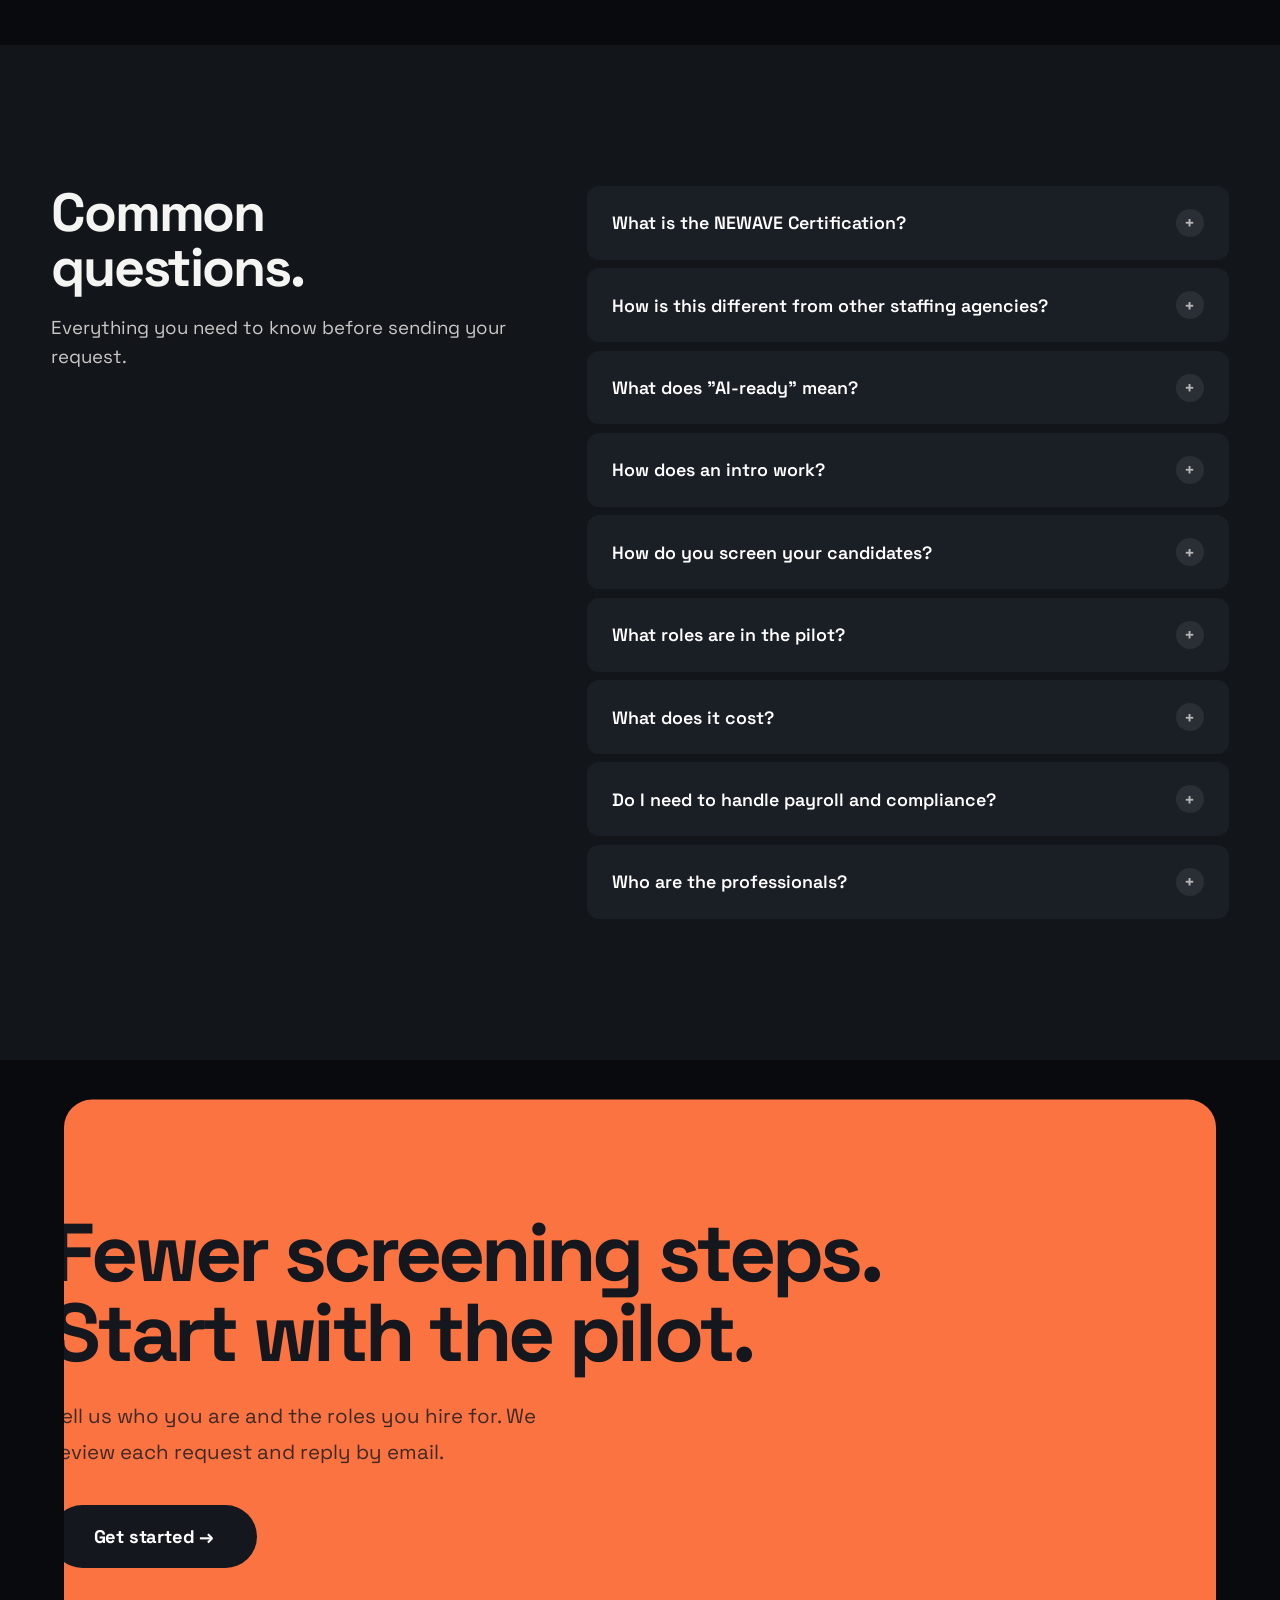
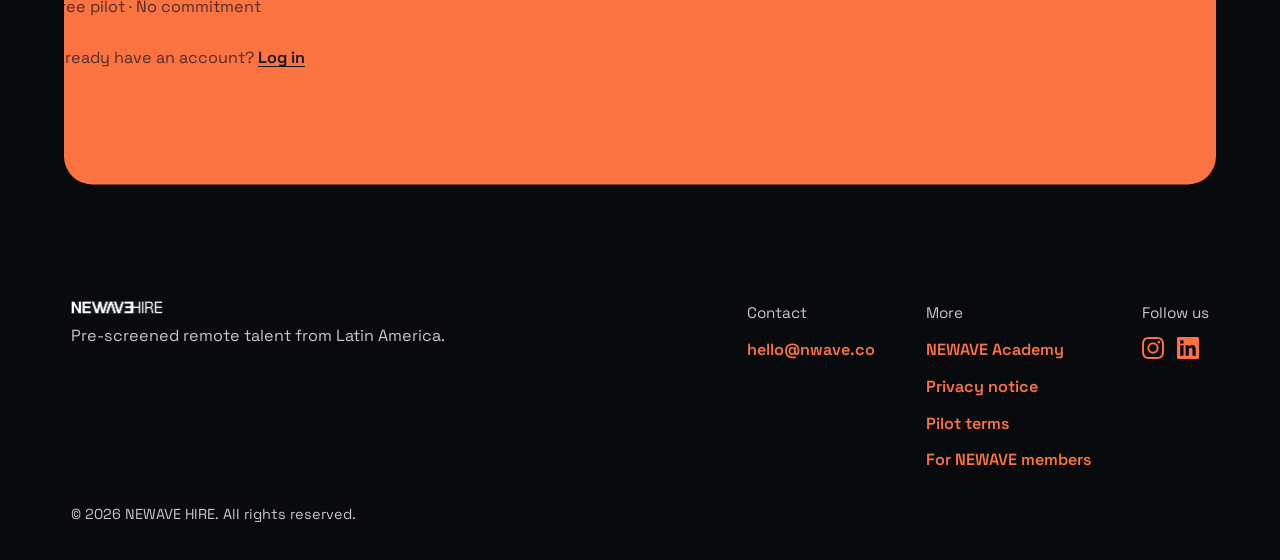
==== commit 7f8f85d3: "copy: update the English hero subtitle Use the owner's revised wording on the English landing page o" ====
--- a/index.html
+++ b/index.html
@@ -477,7 +477,7 @@
       </h1>
       <!-- TODO-CONFIRM-3: "the only platform" claim. Proposed replacement, apply only after Santiago confirms: "Every professional here trained in NEWAVE Academy. Browse pre-screened profiles with verified English and real AI skills, request an intro, and our team connects you." -->
       <p class="hero-sub" data-animate data-delay="2">
-        A talent platform for recruiters. Qualified, AI-ready professionals, vetted by NEWAVE Academy.
+        The talent platform for recruiters. Qualified professionals with AI expertise, vetted by NEWAVE Academy.
       </p>
       <div class="hero-actions" data-animate data-delay="3">
         <a href="/start/" class="hero-btn hero-btn-main">Get started<span class="hero-btn-arrow" aria-hidden="true">→</span></a>
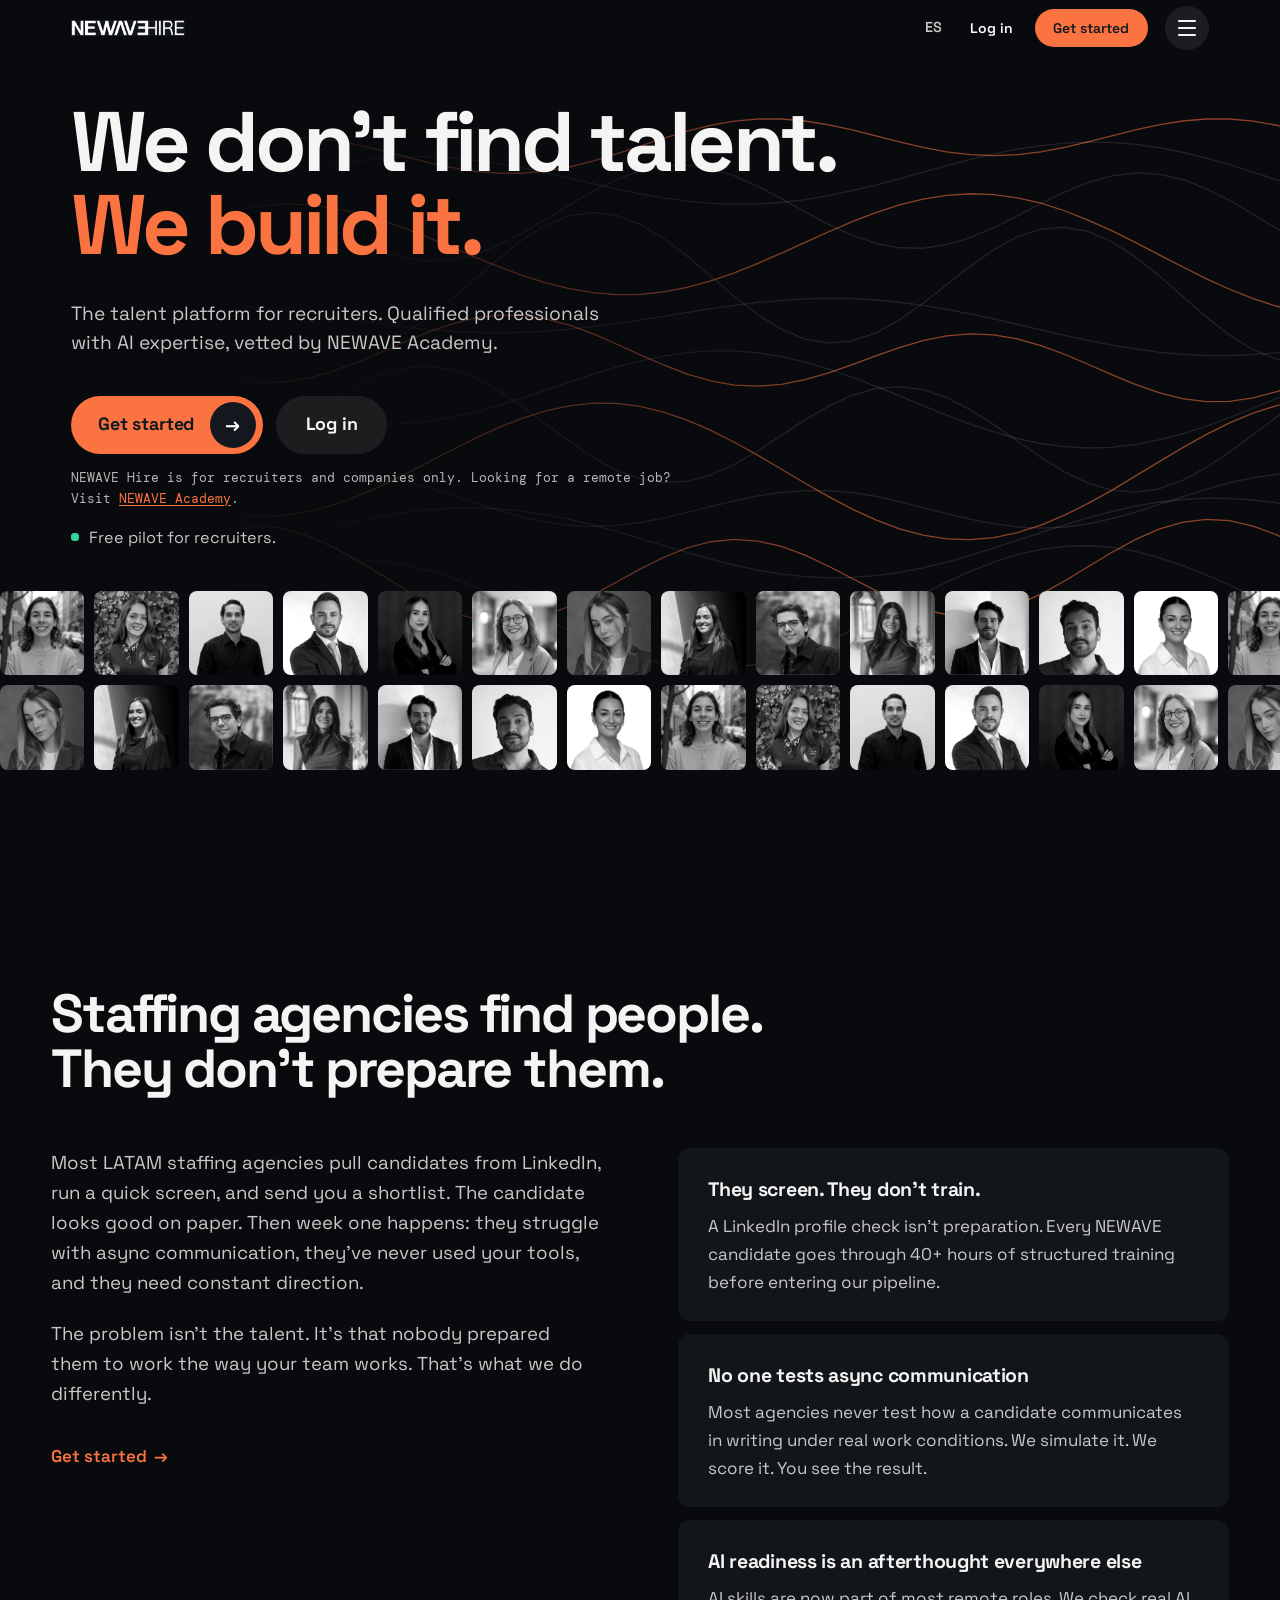
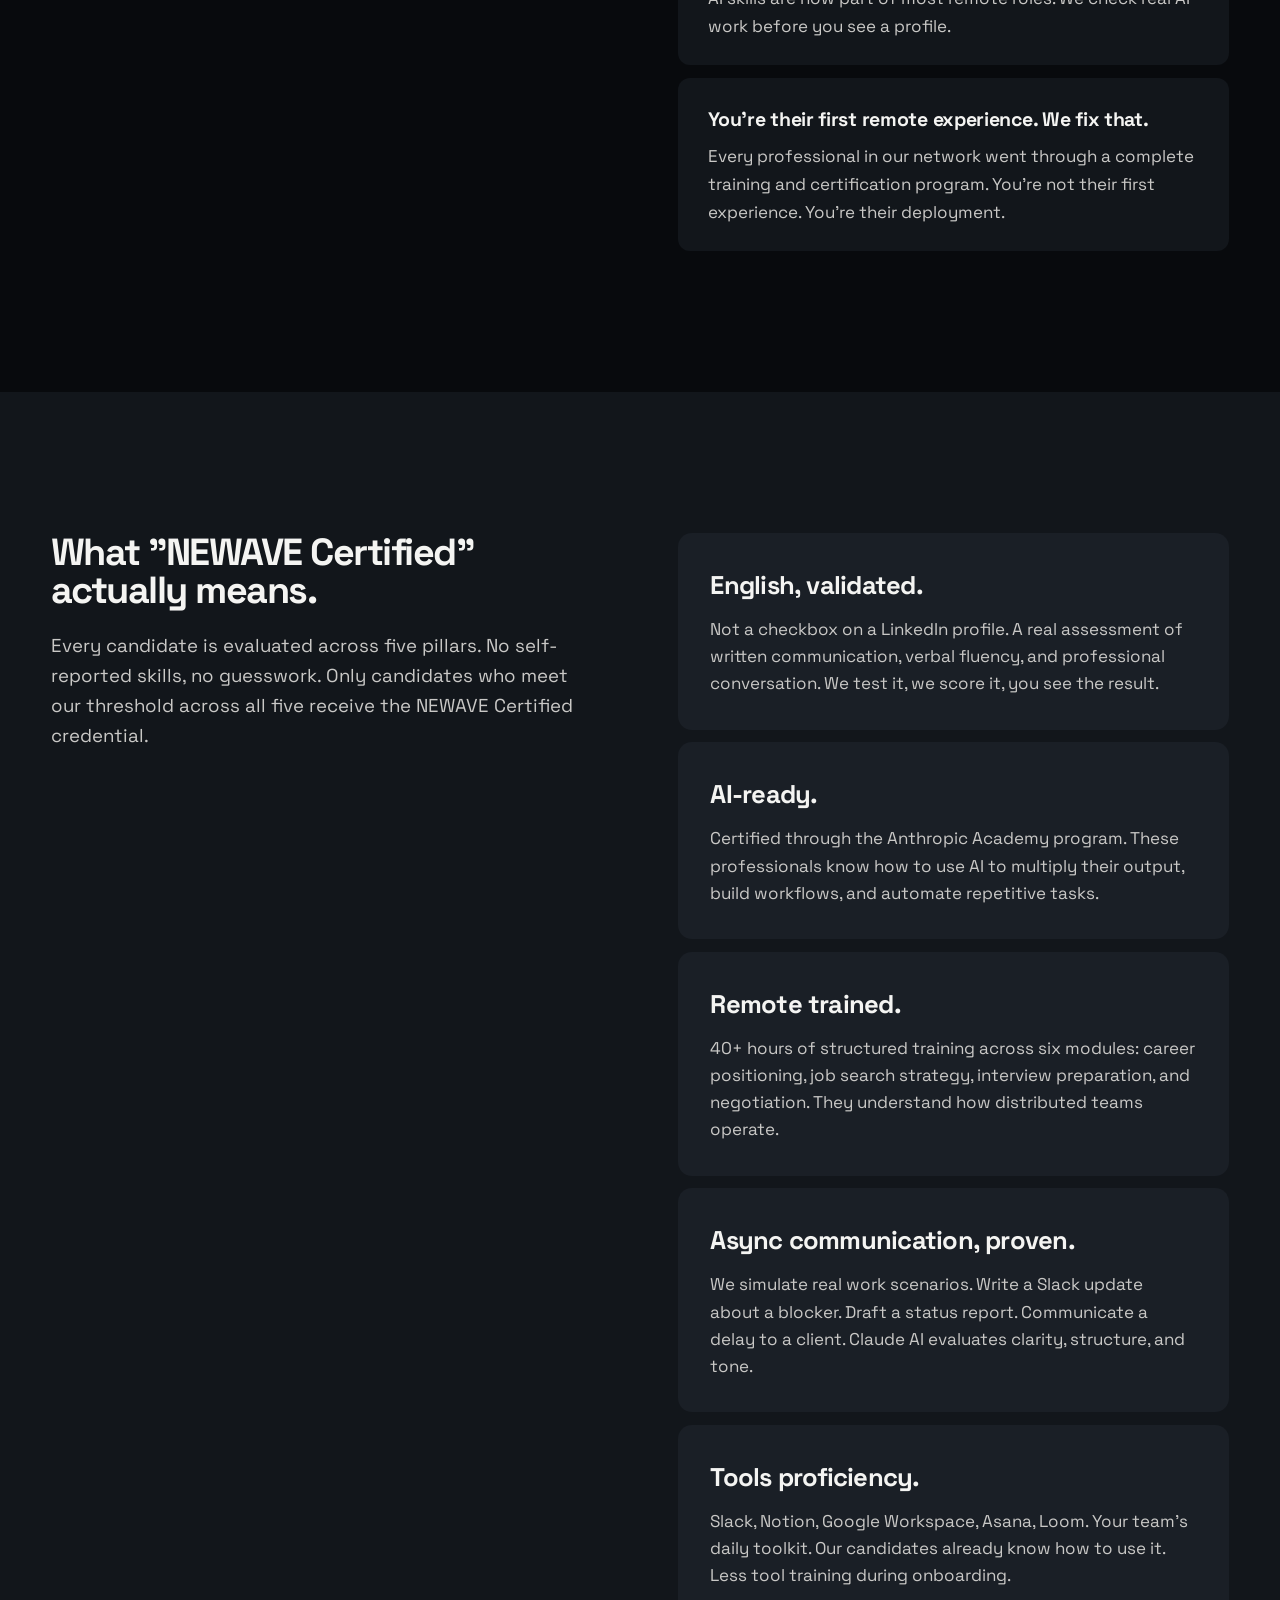
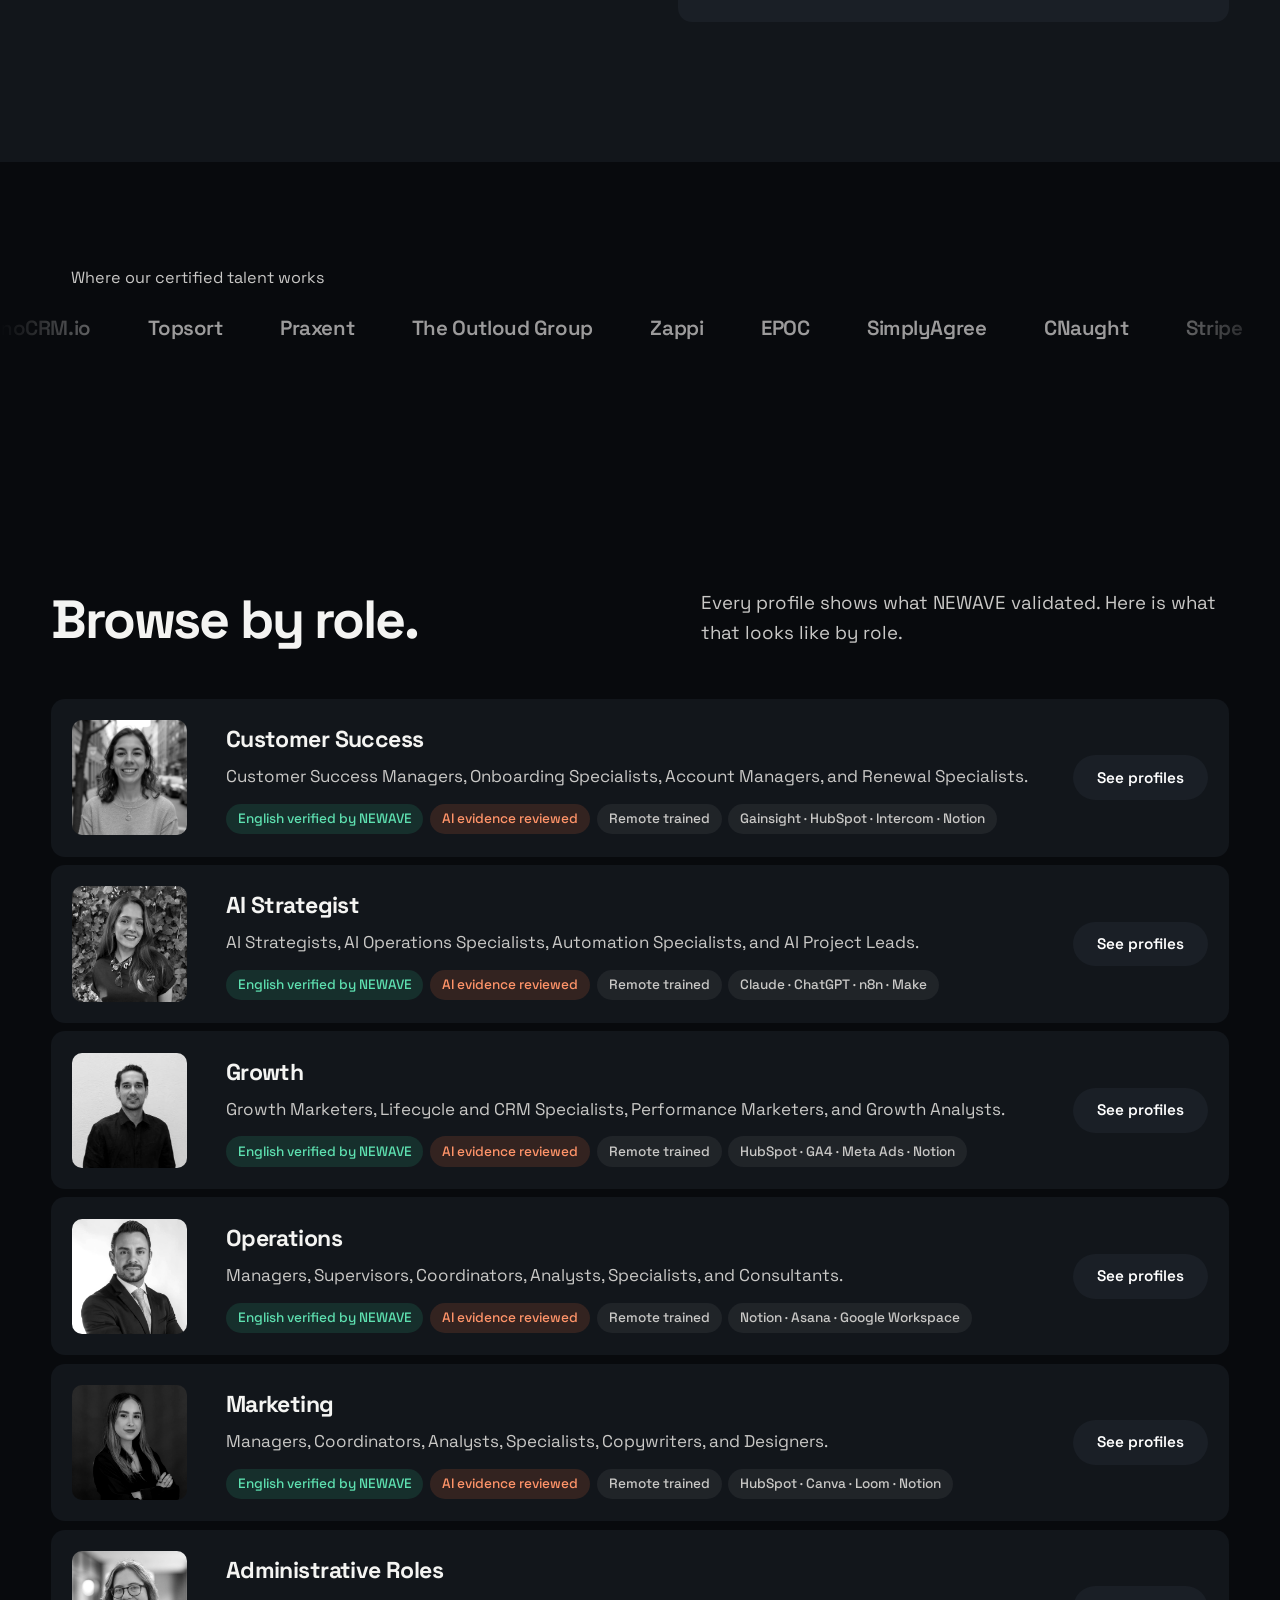
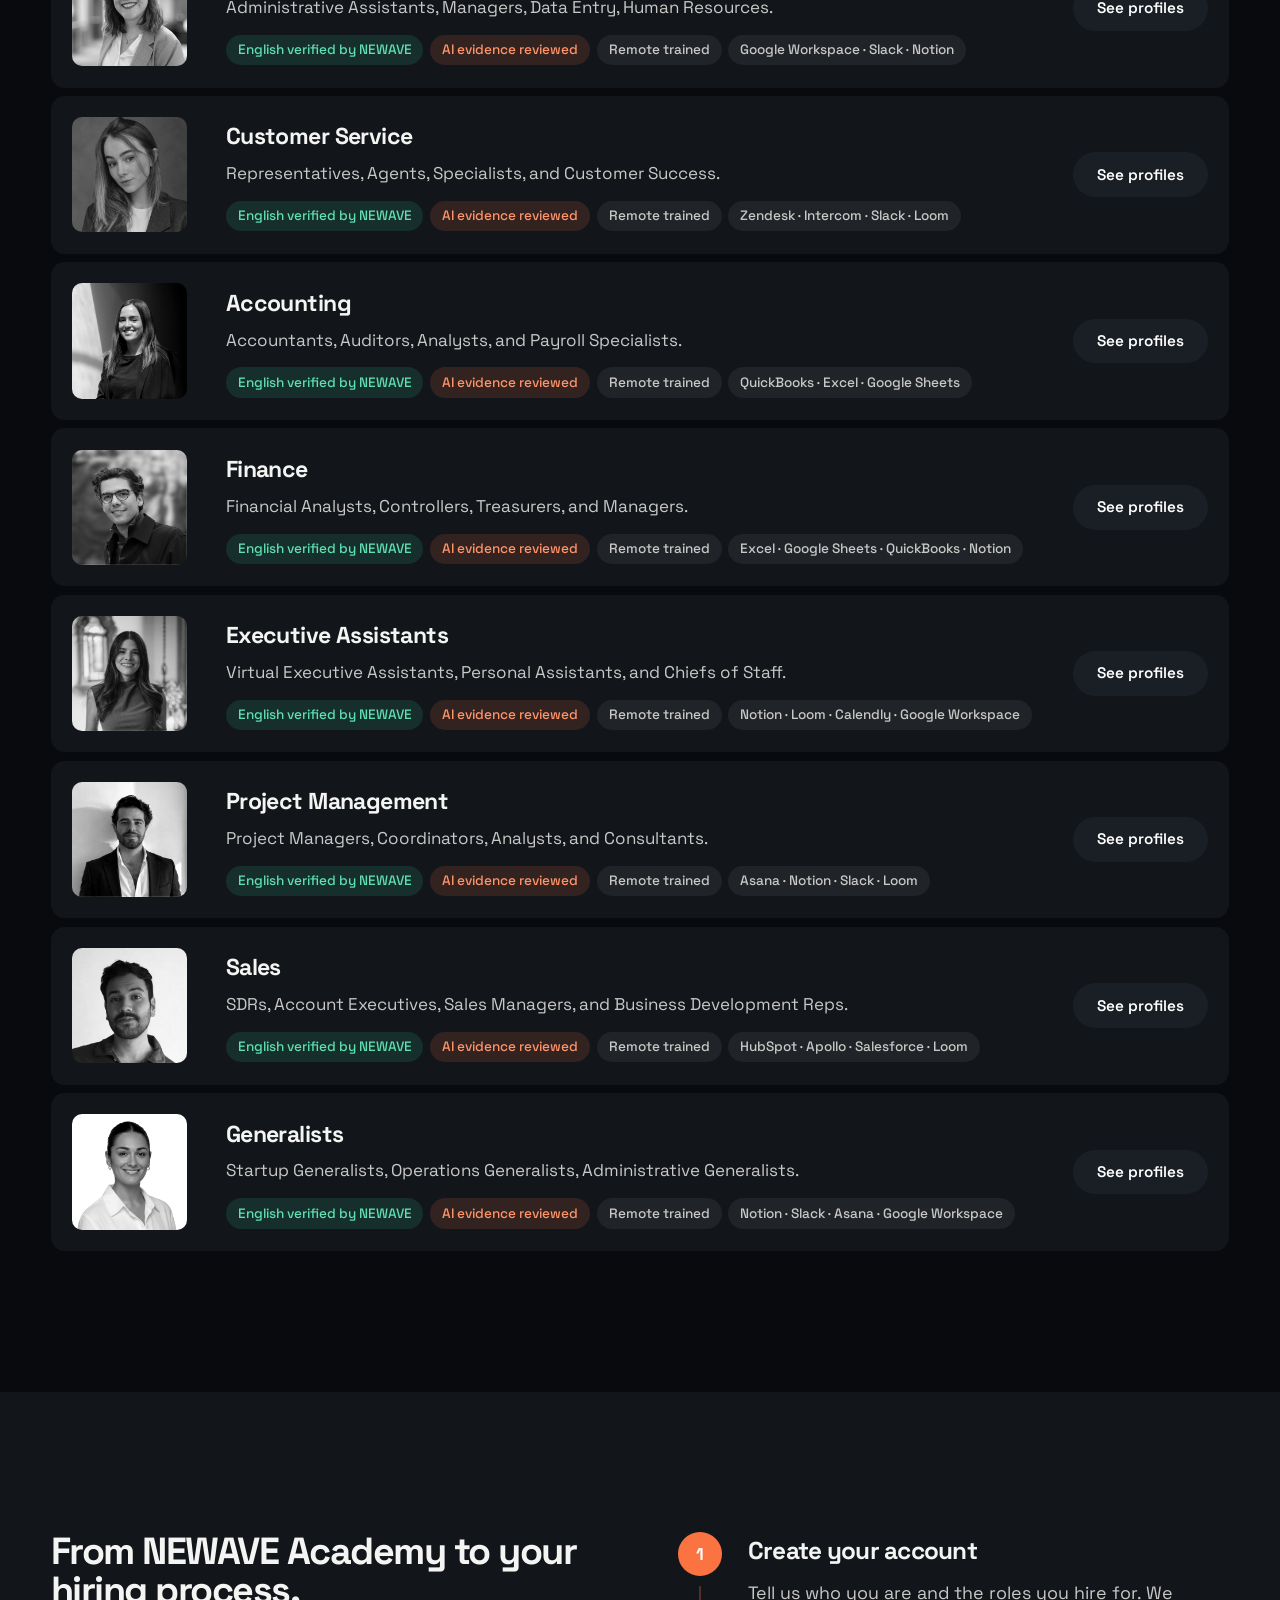
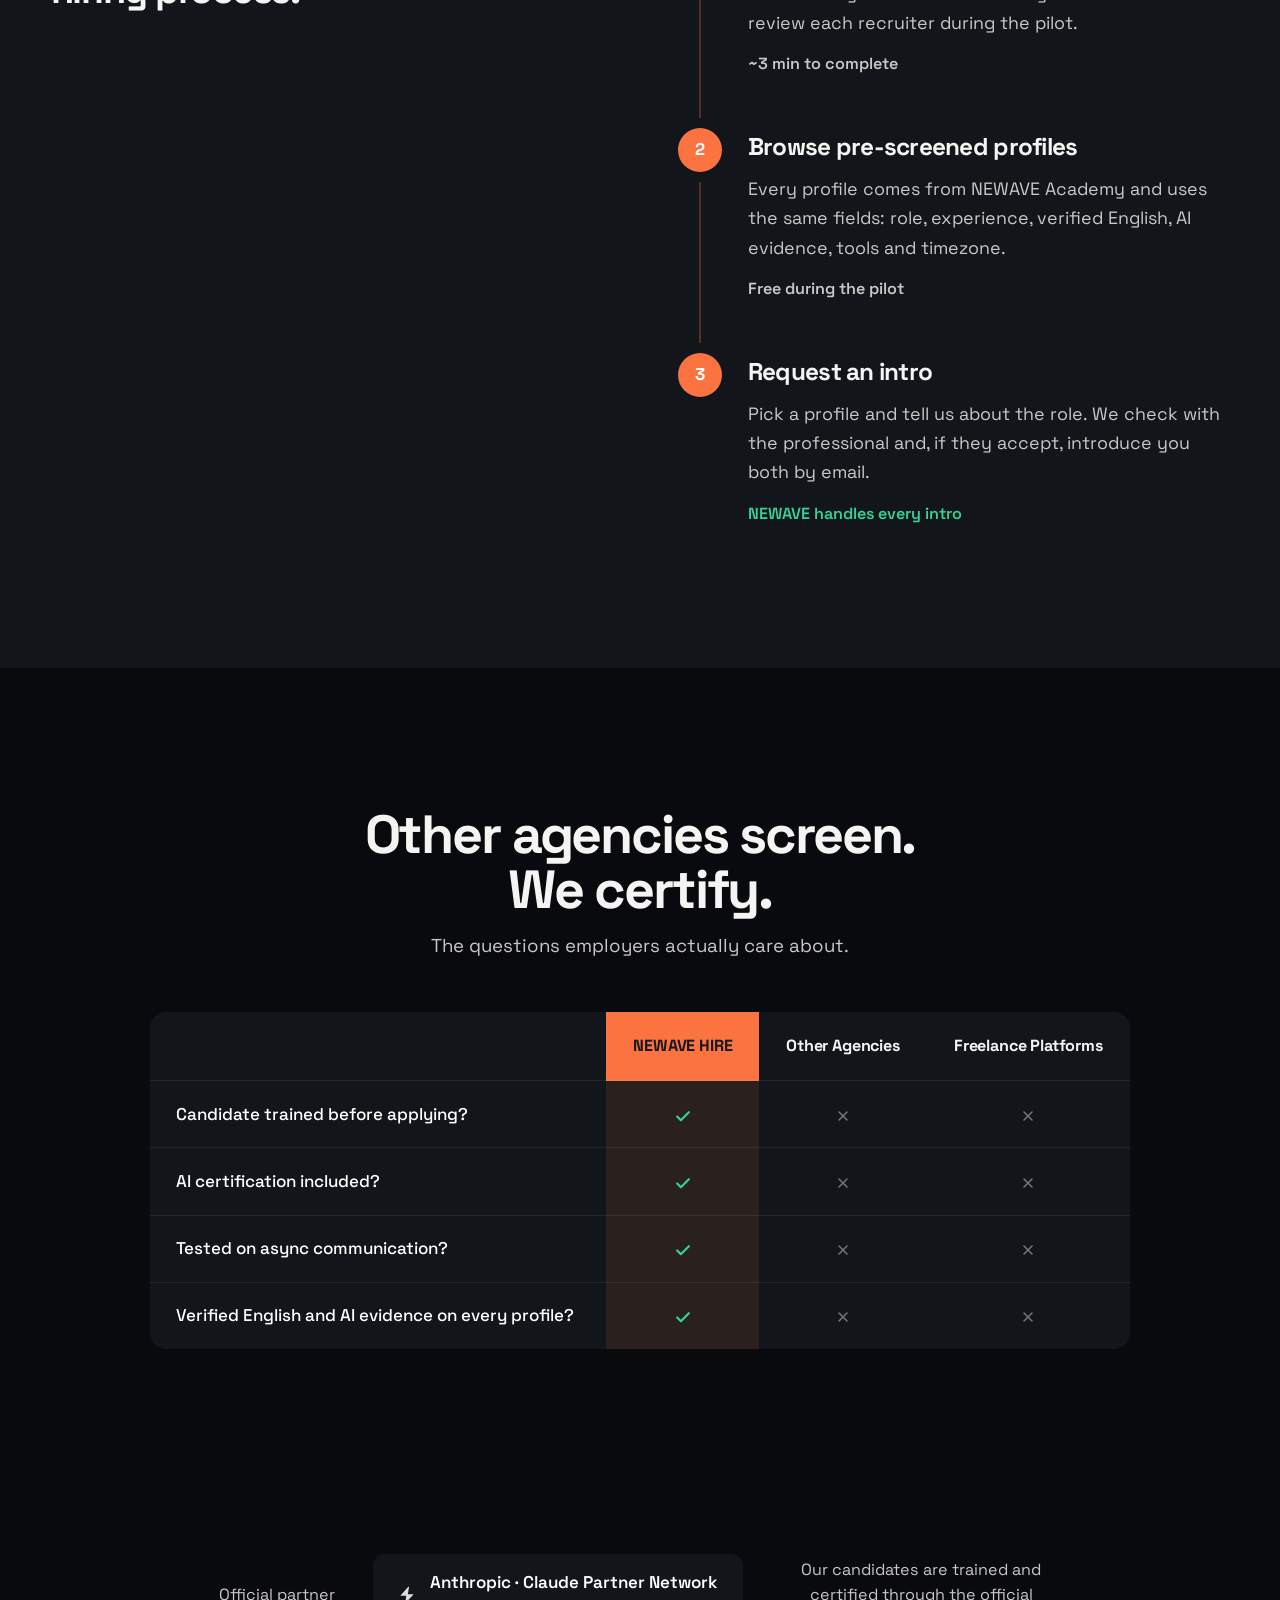
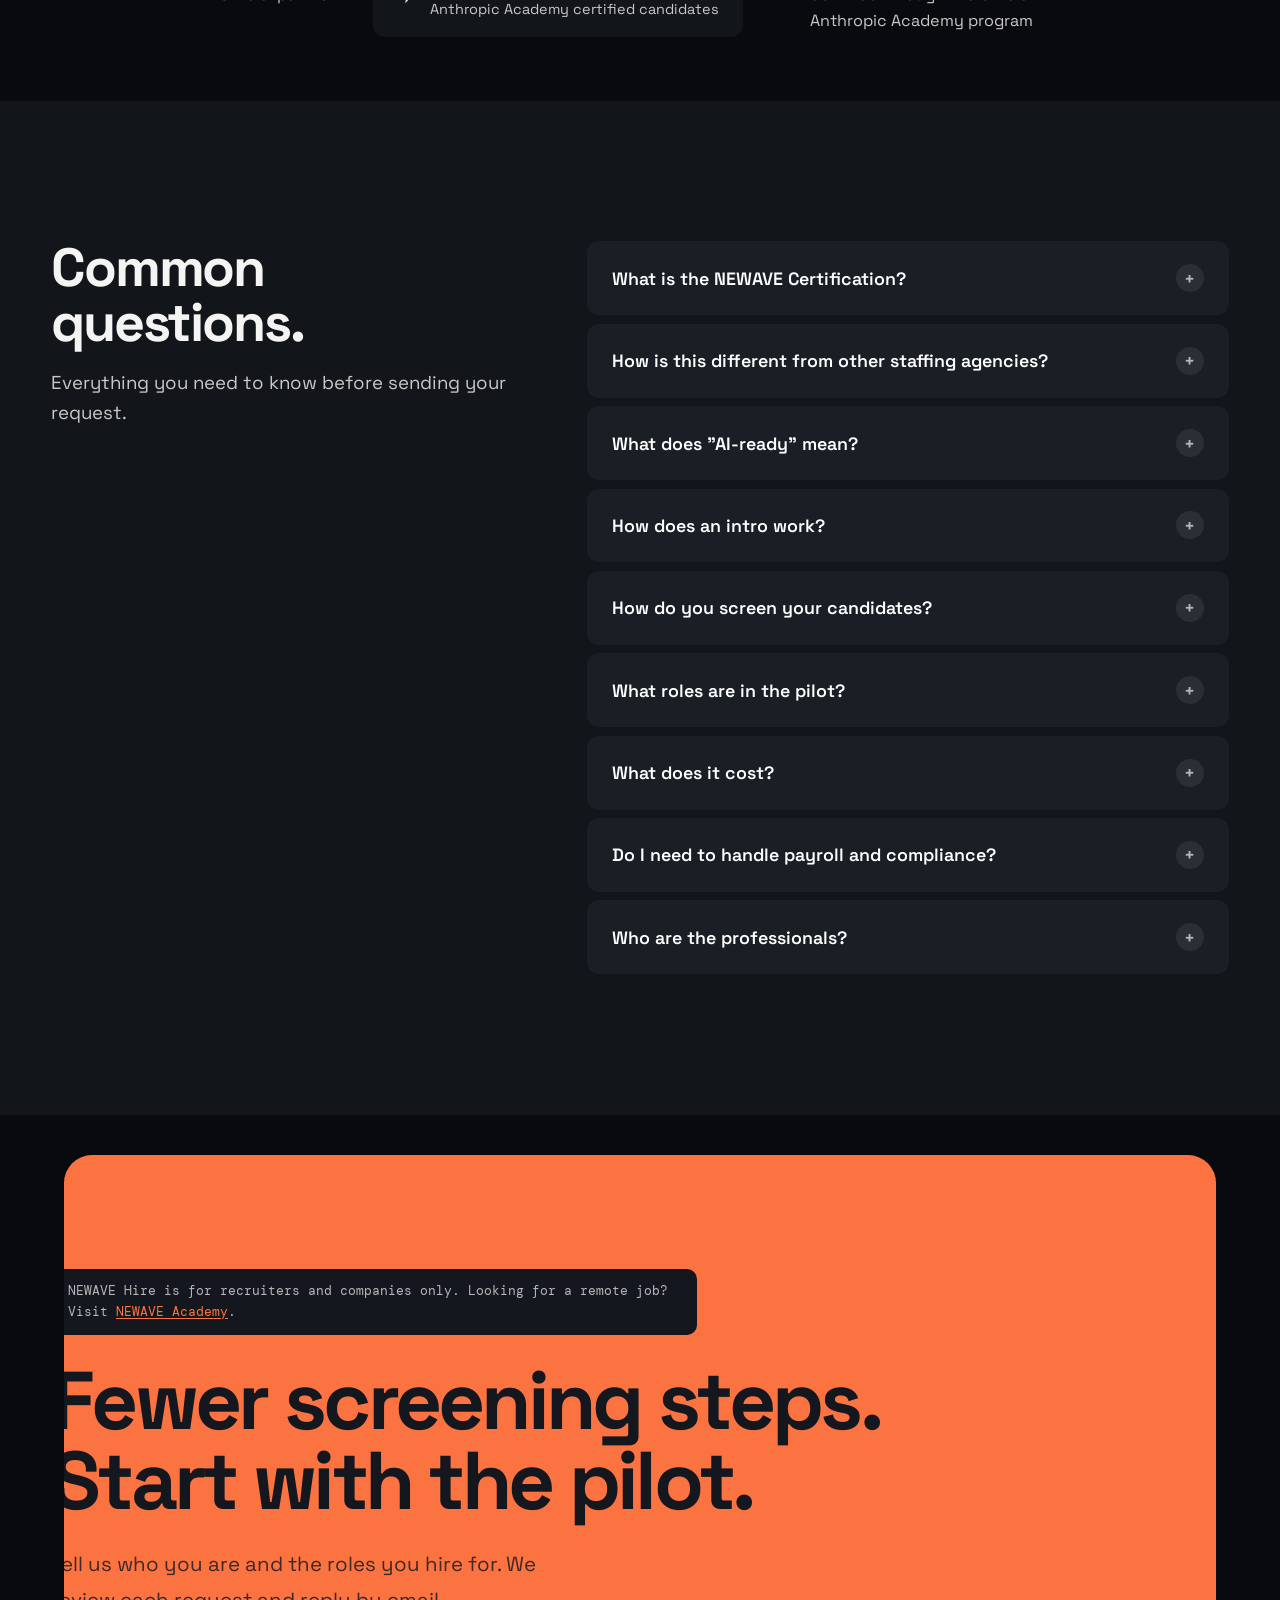
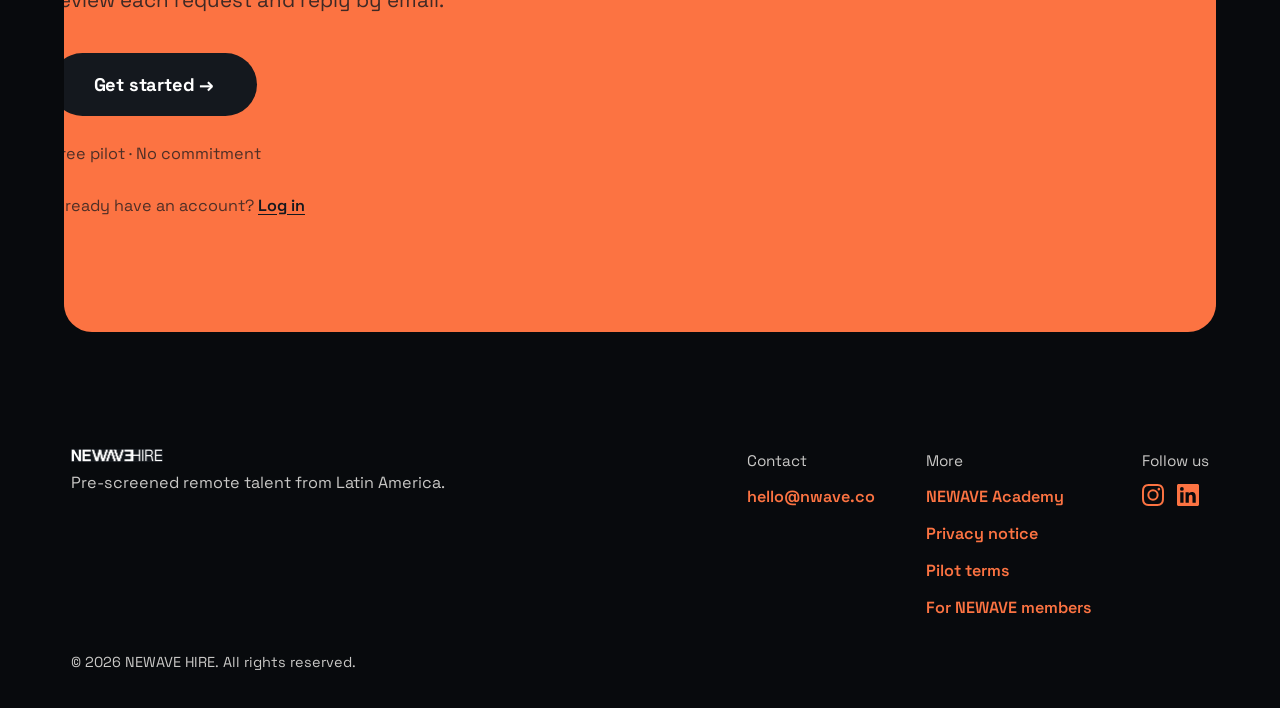
==== commit 6b846d7f: "copy: tell job seekers this site is for recruiters Add a short NEWAVE Academy notice under the hero " ====
--- a/index.html
+++ b/index.html
@@ -3,27 +3,30 @@
 <head>
   <meta charset="UTF-8" />
   <meta name="viewport" content="width=device-width, initial-scale=1.0" />
-  <title>NEWAVE Hire | Remote Talent from Latin America</title>
-  <meta name="description" content="Connect with English-speaking, AI-ready remote professionals trained by NEWAVE Academy. Browse profiles and request a connection." />
+  <title>NEWAVE Hire | Qualified Talent for Recruiters</title>
+  <meta name="description" content="The talent platform for recruiters. Qualified professionals with AI expertise, vetted by NEWAVE Academy." />
   <link rel="canonical" href="https://newavehire.com/" />
   <link rel="alternate" hreflang="en" href="https://newavehire.com/" />
   <link rel="alternate" hreflang="es" href="https://newavehire.com/index-es.html" />
   <link rel="alternate" hreflang="x-default" href="https://newavehire.com/" />
-  <meta property="og:title" content="NEWAVE Hire | Remote Talent from Latin America" />
-  <meta property="og:description" content="Connect with English-speaking, AI-ready remote professionals trained by NEWAVE Academy. Browse profiles and request a connection." />
+  <meta property="og:title" content="NEWAVE Hire | Qualified Talent for Recruiters" />
+  <meta property="og:description" content="The talent platform for recruiters. Qualified professionals with AI expertise, vetted by NEWAVE Academy." />
   <meta property="og:url" content="https://newavehire.com/" />
   <meta property="og:type" content="website" />
   <!-- TODO-CONFIRM-8: temporary og:image (916x118 logo). Replace with a 1200x630 image when available. -->
   <meta property="og:image" content="https://newavehire.com/images/HIREB1.png" />
   <meta property="og:locale" content="en_US" />
   <meta name="twitter:card" content="summary_large_image" />
-  <meta name="twitter:title" content="NEWAVE Hire | Remote Talent from Latin America" />
-  <meta name="twitter:description" content="Connect with English-speaking, AI-ready remote professionals trained by NEWAVE Academy. Browse profiles and request a connection." />
+  <meta name="twitter:title" content="NEWAVE Hire | Qualified Talent for Recruiters" />
+  <meta name="twitter:description" content="The talent platform for recruiters. Qualified professionals with AI expertise, vetted by NEWAVE Academy." />
   <meta name="twitter:image" content="https://newavehire.com/images/HIREB1.png" />
   <link rel="preconnect" href="https://fonts.googleapis.com" />
   <link rel="preconnect" href="https://fonts.gstatic.com" crossorigin />
   <link href="https://fonts.googleapis.com/css2?family=Space+Grotesk:wght@400;500;700&family=DM+Mono:wght@400;500&display=swap" rel="stylesheet" />
-  <link rel="icon" type="image/png" href="images/NEWAVEISO.png" />
+  <link rel="icon" href="favicon.ico" sizes="48x48" />
+  <link rel="icon" href="images/favicon-hire.svg" type="image/svg+xml" />
+  <link rel="icon" href="images/favicon-hire-32.png" sizes="32x32" type="image/png" />
+  <link rel="apple-touch-icon" href="images/apple-touch-icon-hire.png" />
   <link rel="stylesheet" href="styles.css" />
   <style>
     .logo-img { }
@@ -483,6 +486,7 @@
         <a href="/start/" class="hero-btn hero-btn-main">Get started<span class="hero-btn-arrow" aria-hidden="true">→</span></a>
         <a href="/login/" class="hero-btn hero-btn-alt">Log in</a>
       </div>
+      <p class="audience-note">NEWAVE Hire is for recruiters and companies only. Looking for a remote job? Visit <a href="https://newaveacademy.com/us/" target="_blank" rel="noopener">NEWAVE Academy</a>.</p>
       <p class="hero-note" data-animate data-delay="4"><span class="live-dot" aria-hidden="true"></span>Free pilot for recruiters.</p>
     </div>
     <div class="hero-band" data-animate data-delay="4">
@@ -1162,6 +1166,7 @@
   <section class="form-section cta-field" id="contact">
     <div class="form-inner">
       <div class="form-head">
+        <p class="audience-note">NEWAVE Hire is for recruiters and companies only. Looking for a remote job? Visit <a href="https://newaveacademy.com/us/" target="_blank" rel="noopener">NEWAVE Academy</a>.</p>
         <h2 data-animate data-delay="1">Fewer screening steps. <br>Start with the pilot.</h2>
         <p data-animate data-delay="2">Tell us who you are and the roles you hire for. We review each request and reply by email.</p>
         <a href="/start/" class="btn-primary btn-large" data-animate data-delay="3">Get started →</a>
--- a/landing.css
+++ b/landing.css
@@ -407,6 +407,31 @@
 .hero-btn-alt:hover { background: rgba(255, 255, 255, 0.14); transform: translateY(-2px); }
 .hero-actions { gap: 0.75rem; }
 .hero-note { display: inline-flex; align-items: center; gap: 0.6rem; }
+.audience-note {
+  margin: 0.85rem 0 0;
+  max-width: 38rem;
+  font-family: "DM Mono", monospace;
+  font-size: 0.78rem;
+  font-weight: 400;
+  line-height: 1.55;
+  color: #B7B6B6;
+}
+.audience-note a {
+  color: #FC7342;
+  text-decoration: underline;
+  text-underline-offset: 2px;
+}
+.cta-field .audience-note {
+  margin: 0;
+  padding: 0.75rem 1rem;
+  border-radius: 10px;
+  background: #14181E;
+  color: #B7B6B6;
+  font-size: 0.78rem;
+  line-height: 1.55;
+  max-width: 38rem;
+}
+.cta-field .audience-note a { color: #FC7342; }
 .live-dot { position: relative; width: 8px; height: 8px; border-radius: 50%; background: #34d399; flex-shrink: 0; }
 .live-dot::after { content: ''; position: absolute; inset: 0; border-radius: 50%; background: #34d399; animation: ping 2s var(--ease) infinite; }
 @keyframes ping { from { transform: scale(1); opacity: 0.6; } to { transform: scale(3); opacity: 0; } }
